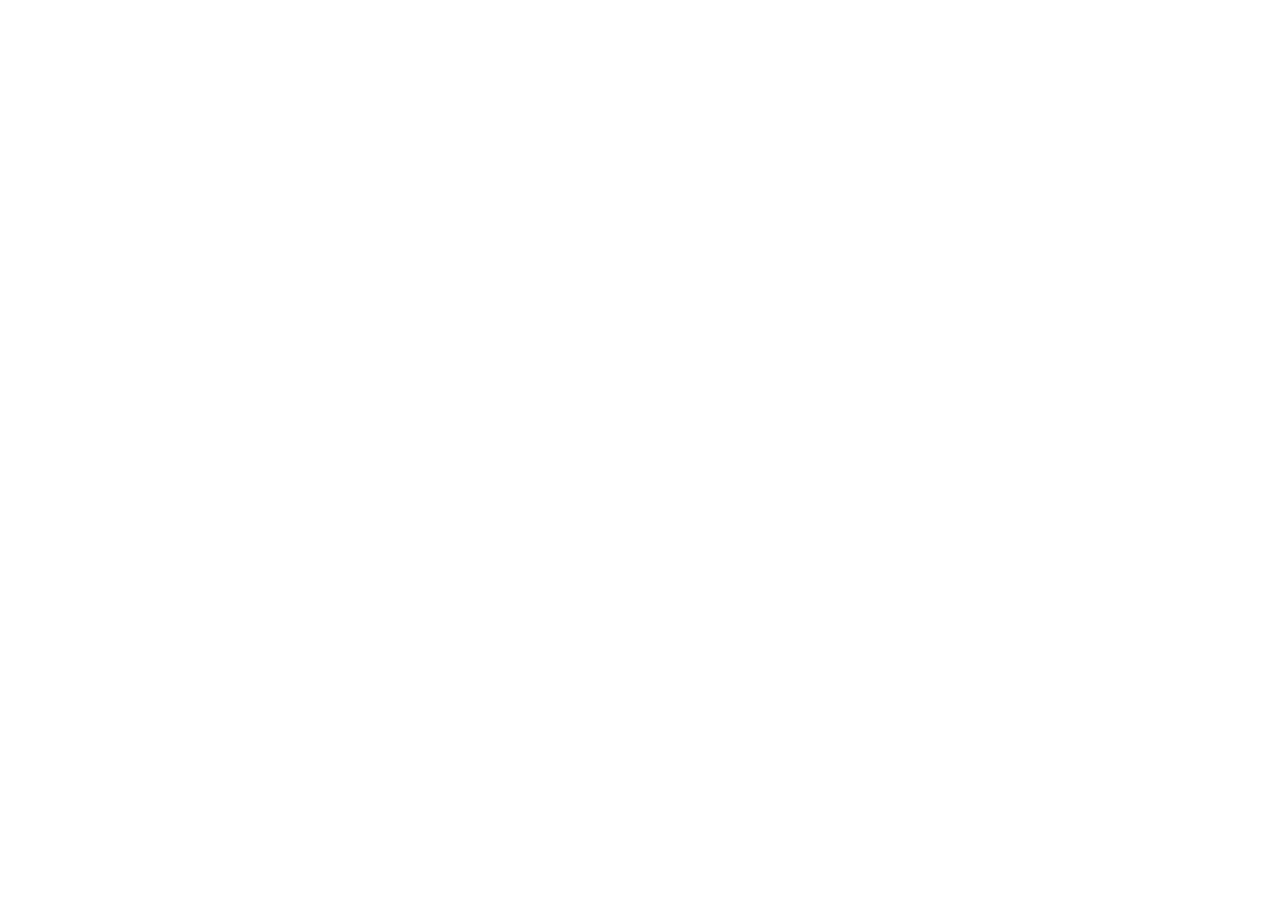
==== index.html @ d3e40487 "Init : création du dépôt, arborescence des fichiers et structure html de base" ====
<!DOCTYPE html>
<html lang="fr">
<head>
<meta charset="UTF-8">
<meta name="viewport" content="width=device-width, initial-scale=1.0">
<title>AfriConnectSummit — Accueil</title>
<link rel="stylesheet" href="css/style.css">
</head>
<body>
<!-- Le contenu de la page sera ajoute ici -->
<script
src="https://cdn.jsdelivr.net/npm/bootstrap@5.3.0/dist/js/bootstrap.bundle.min.js"
></script>
<!-- Votre script JavaScript -->
<script src="js/main.js"></script>
</body>
</html>
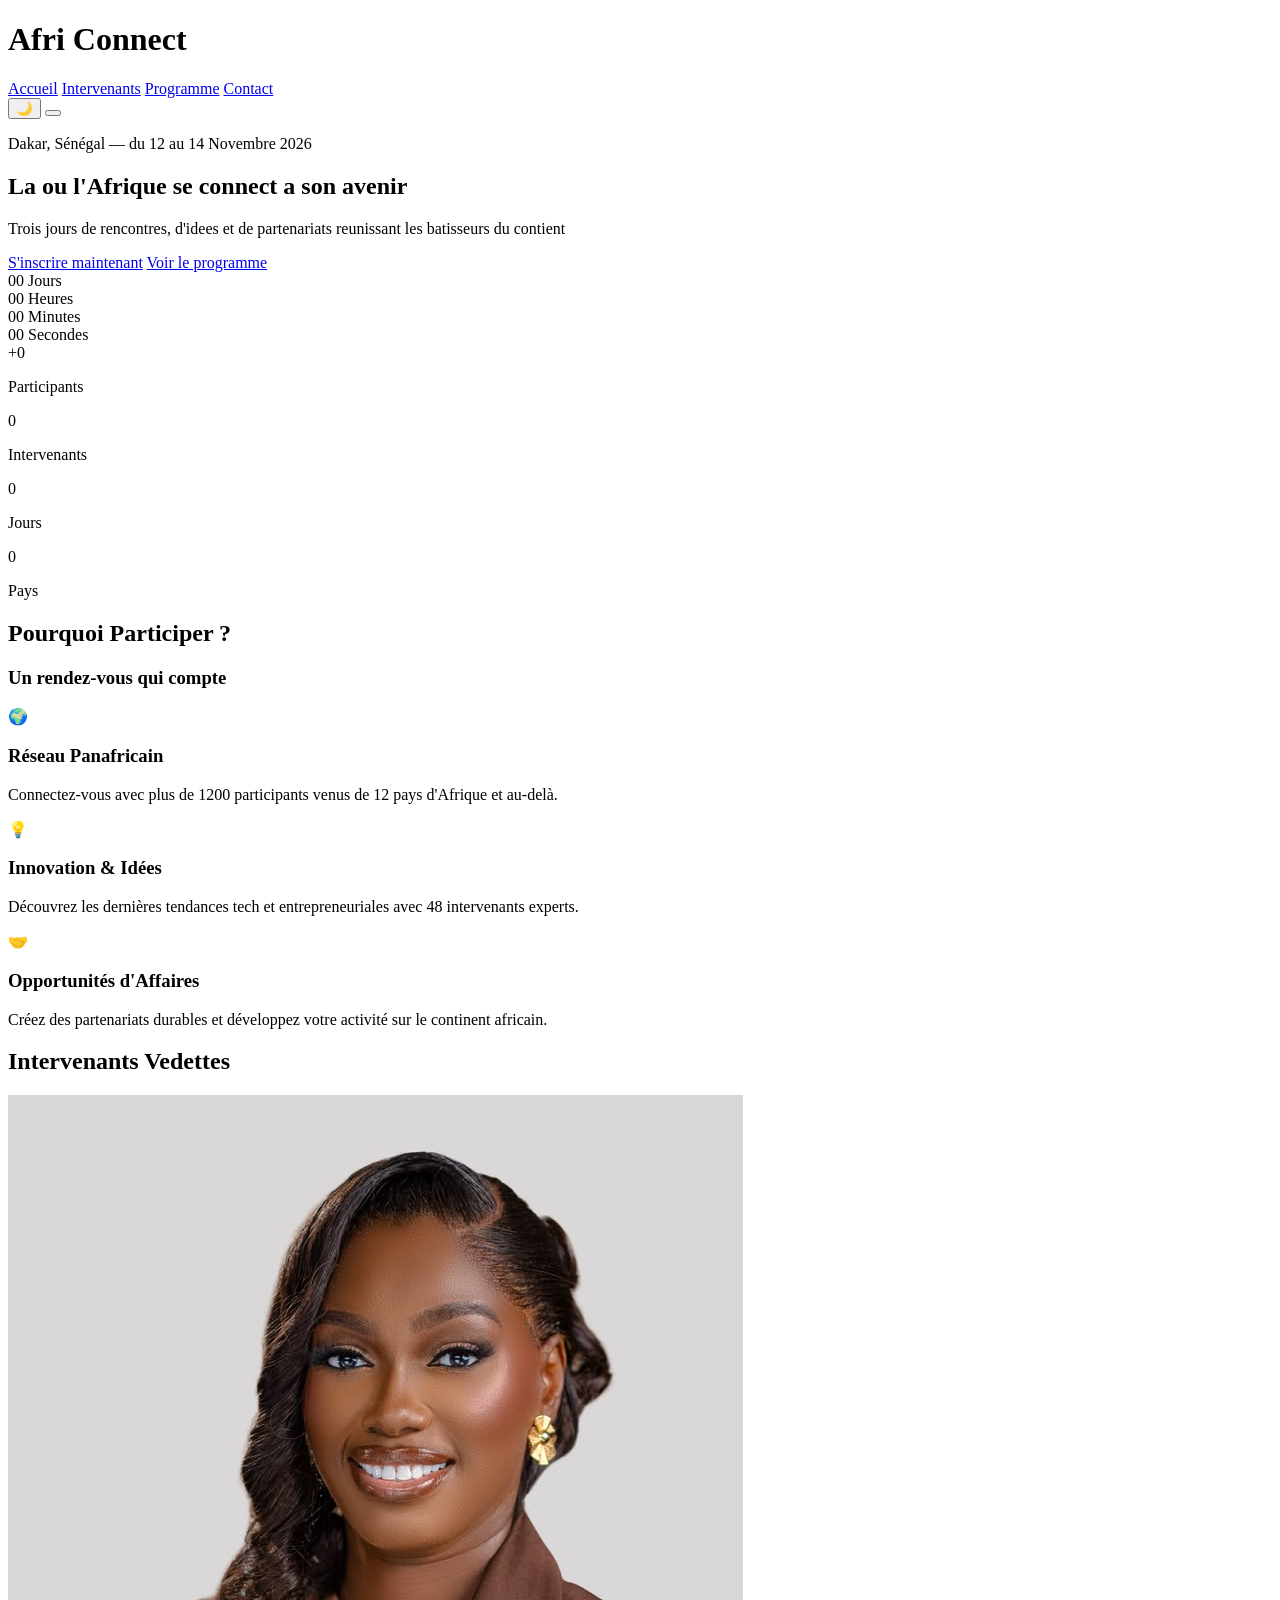
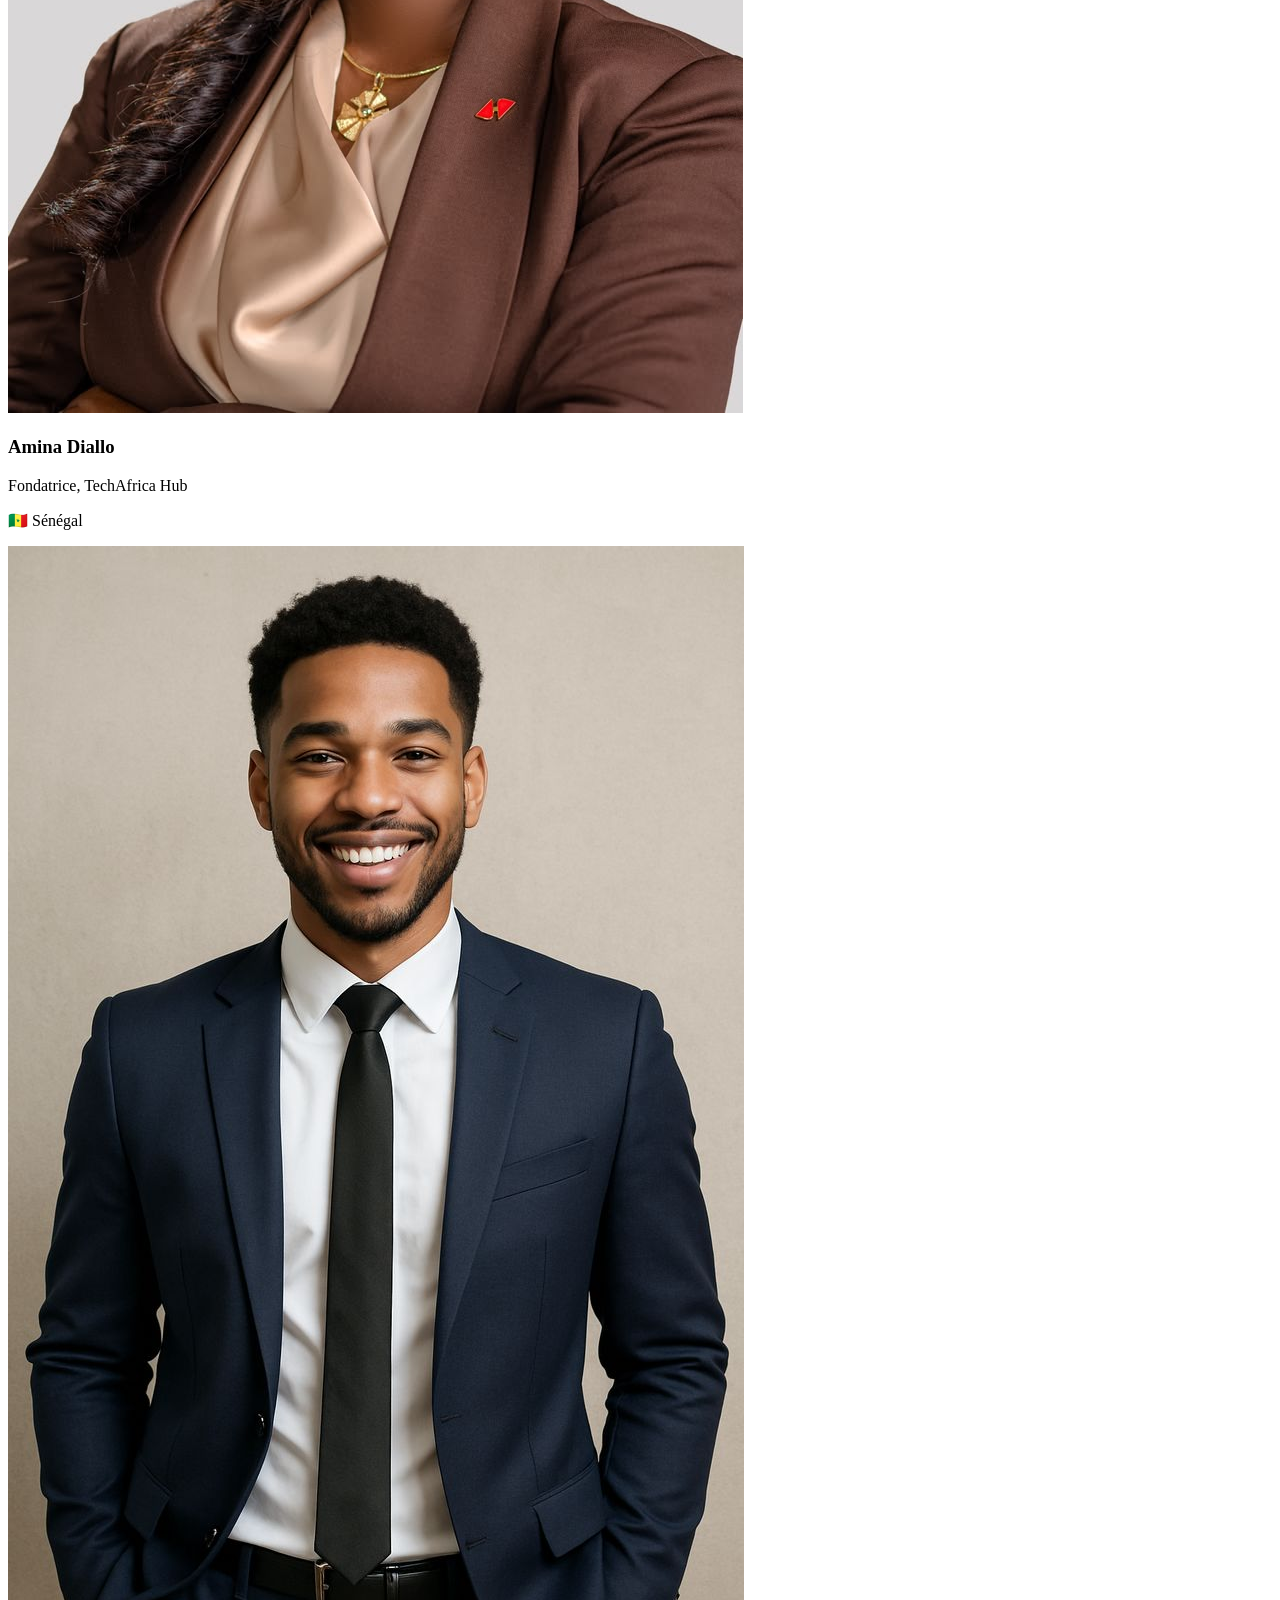
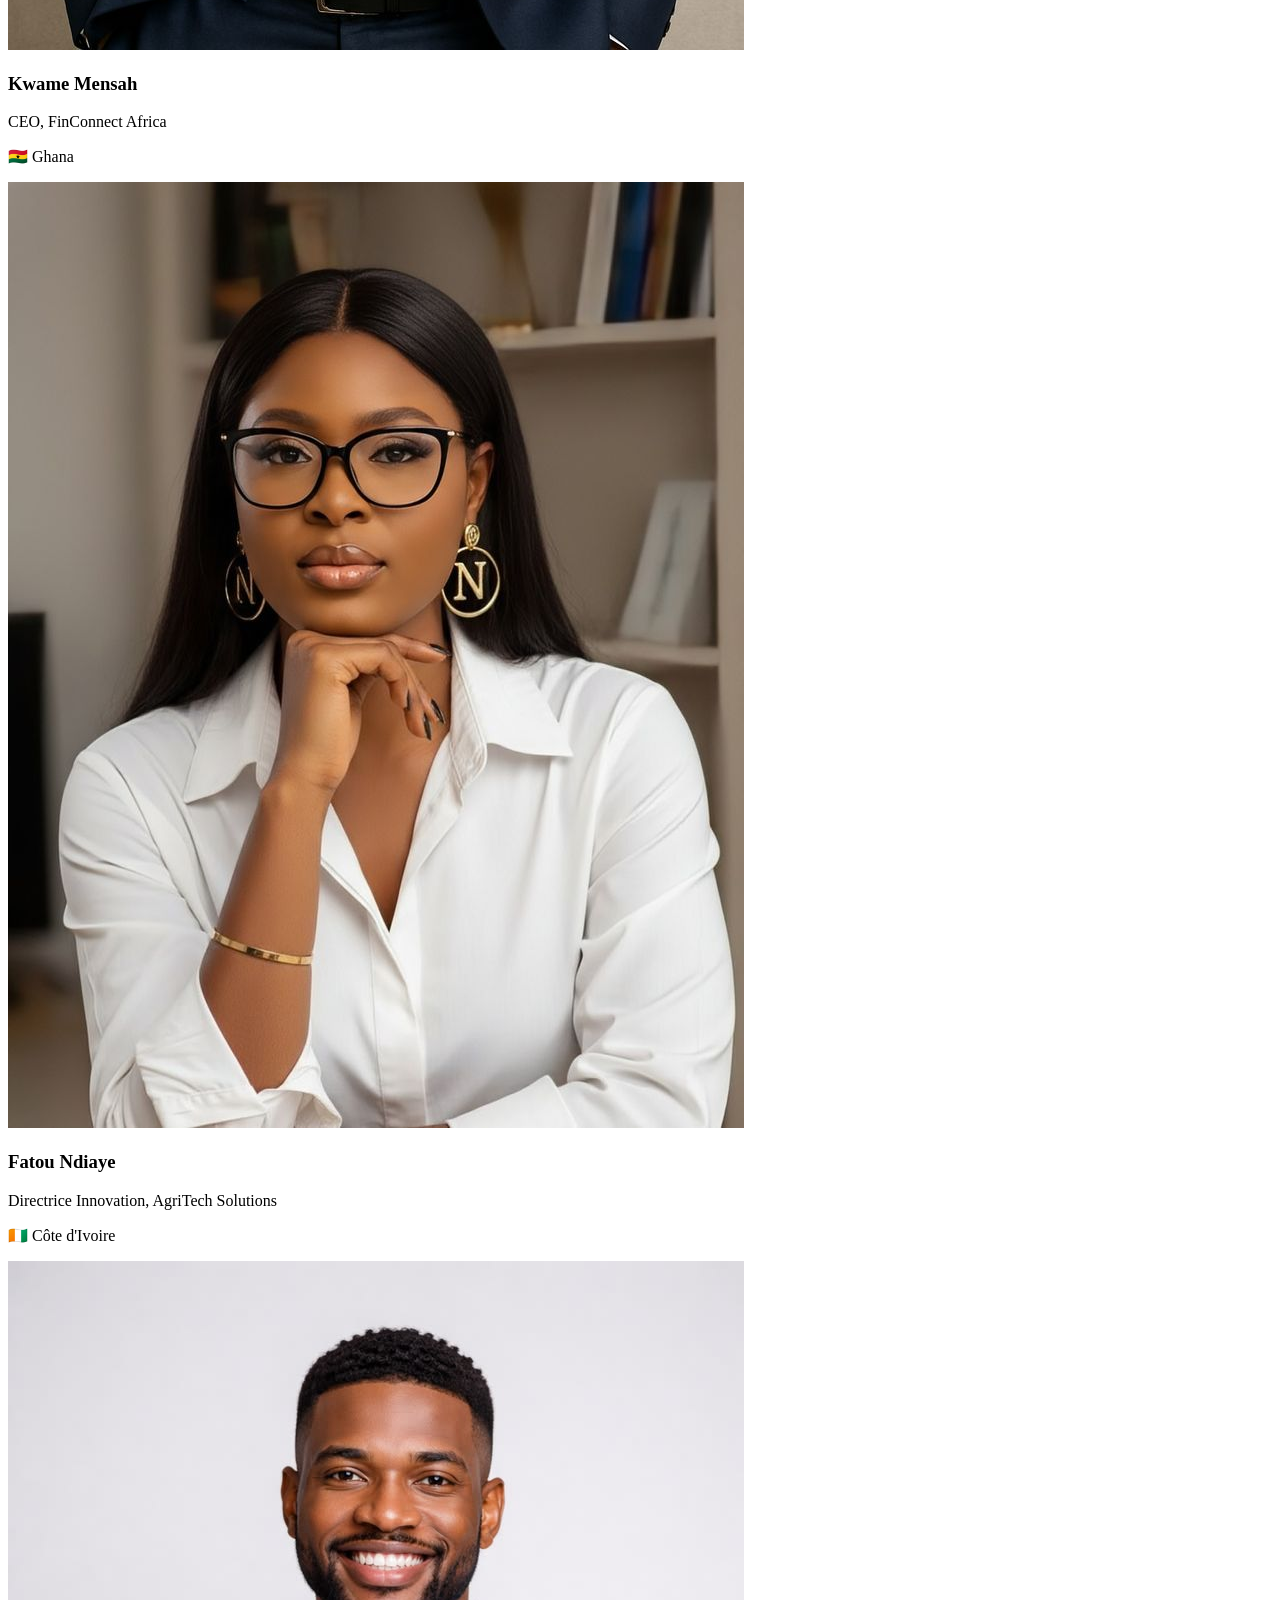
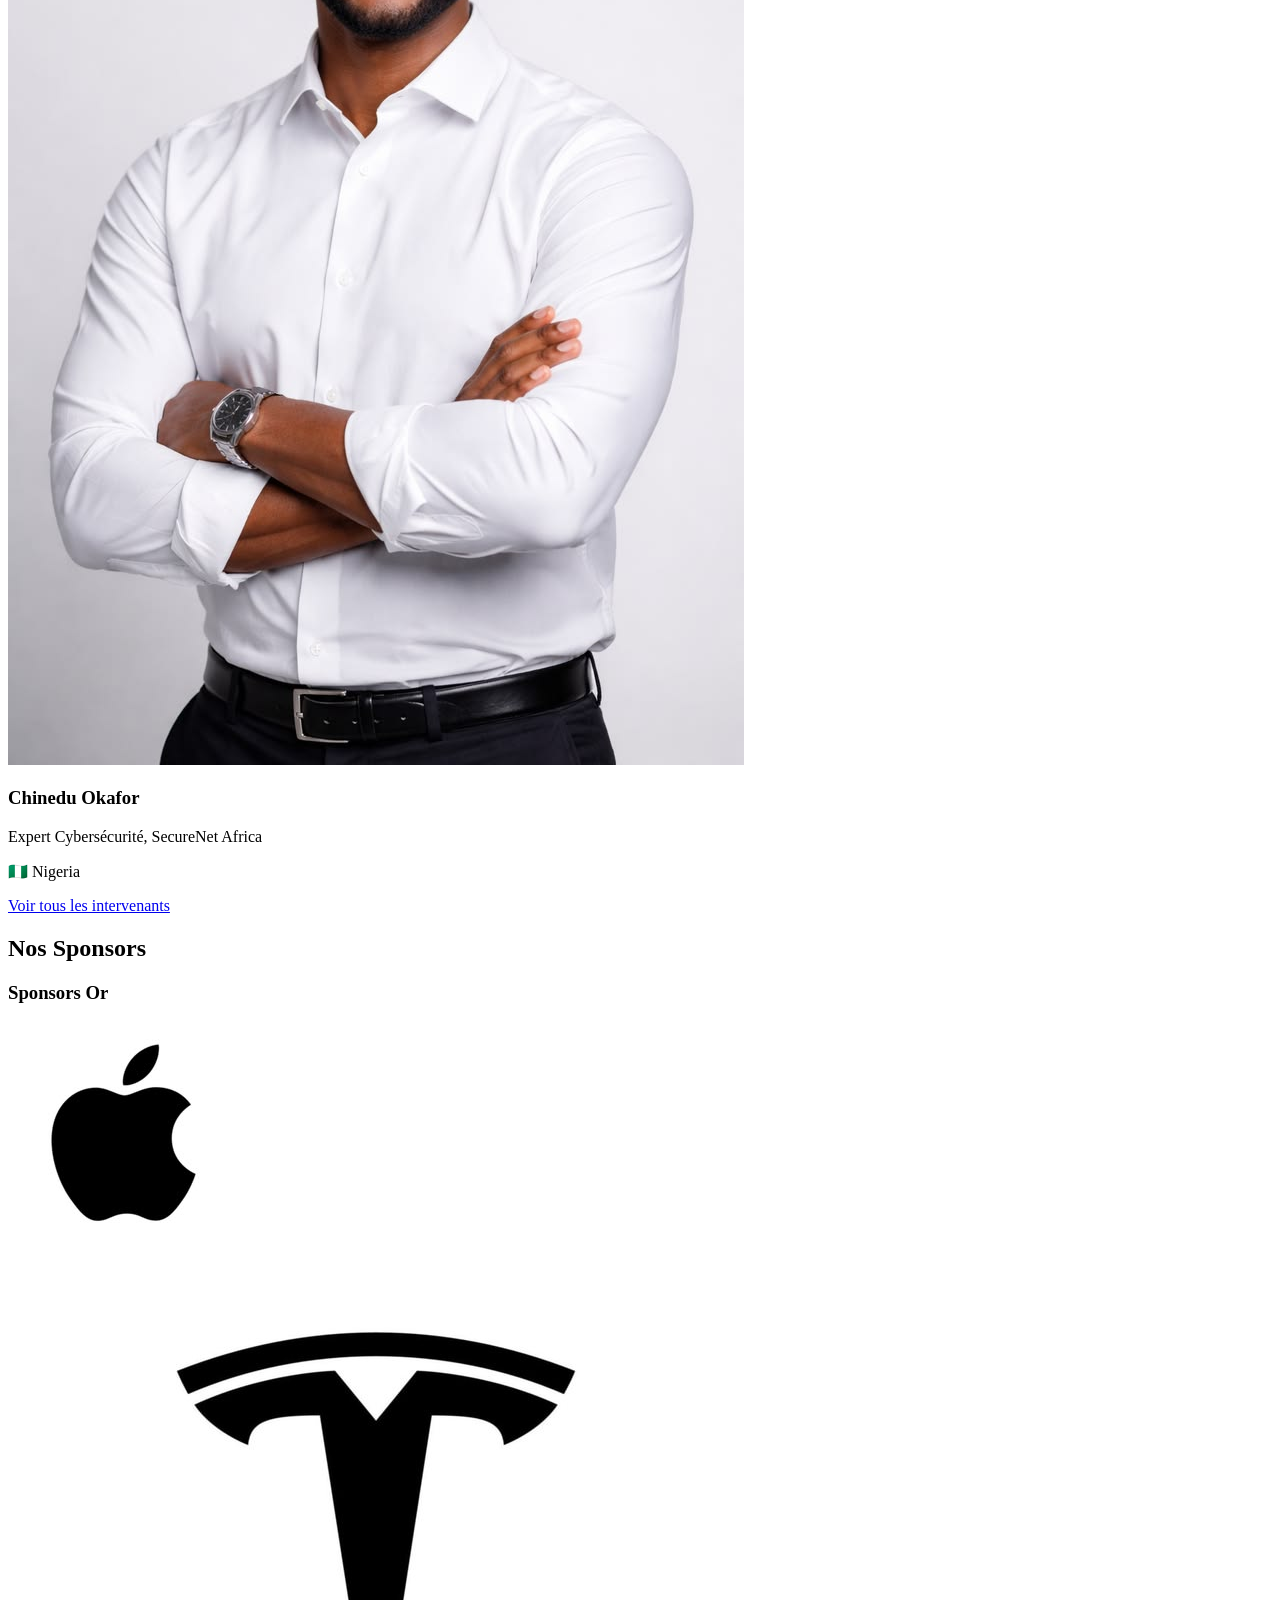
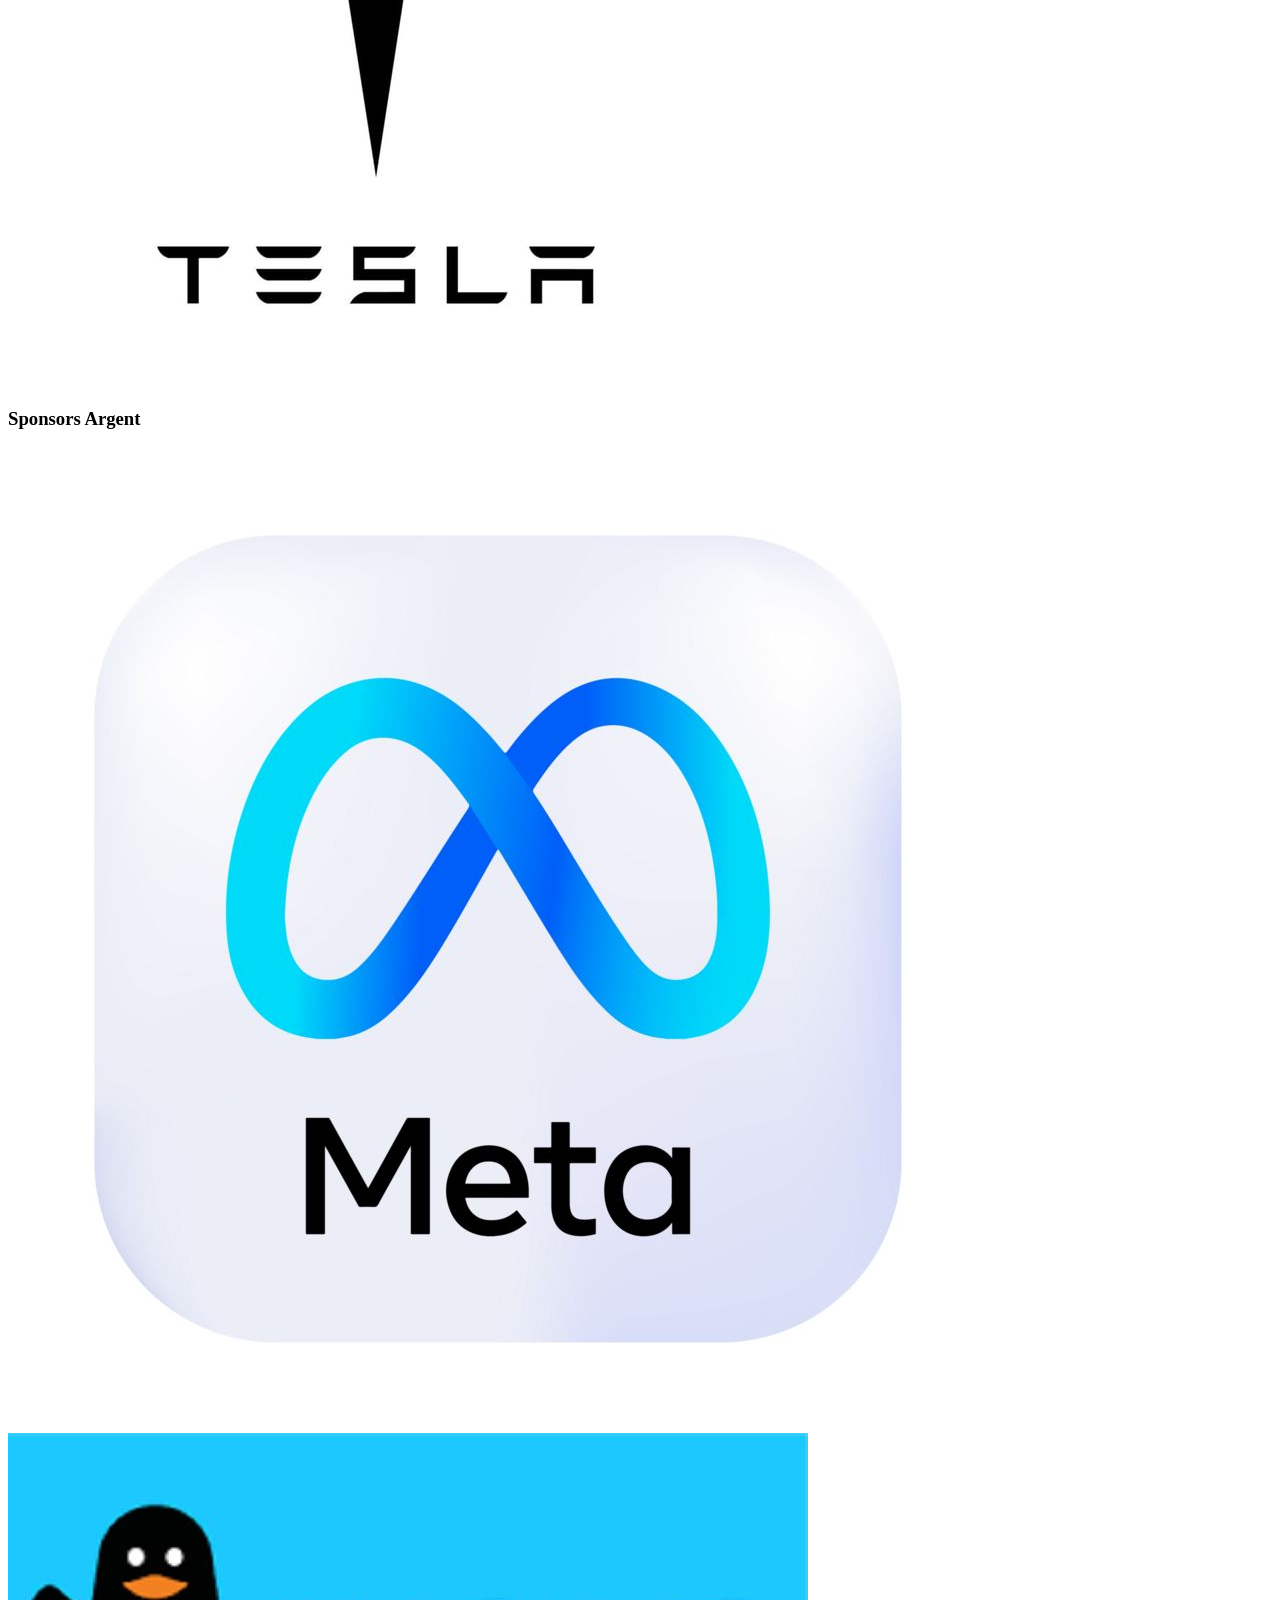
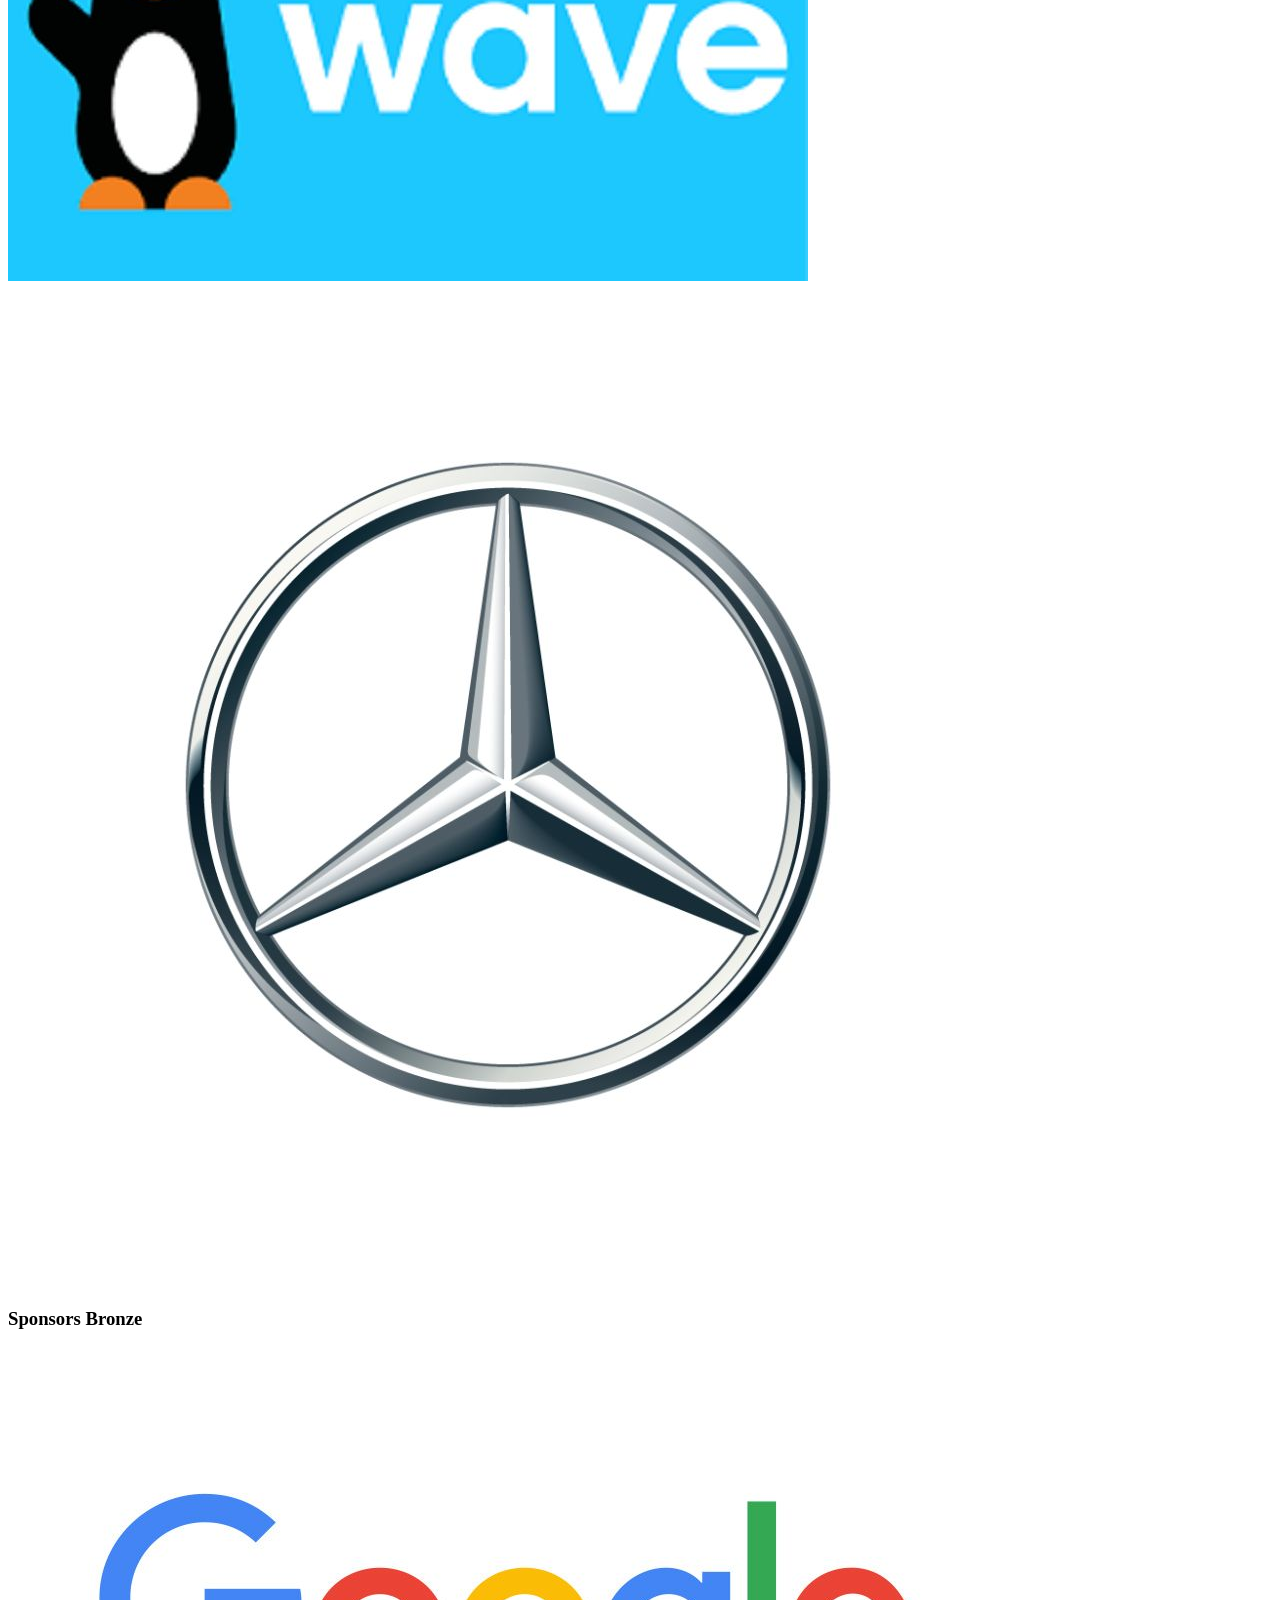
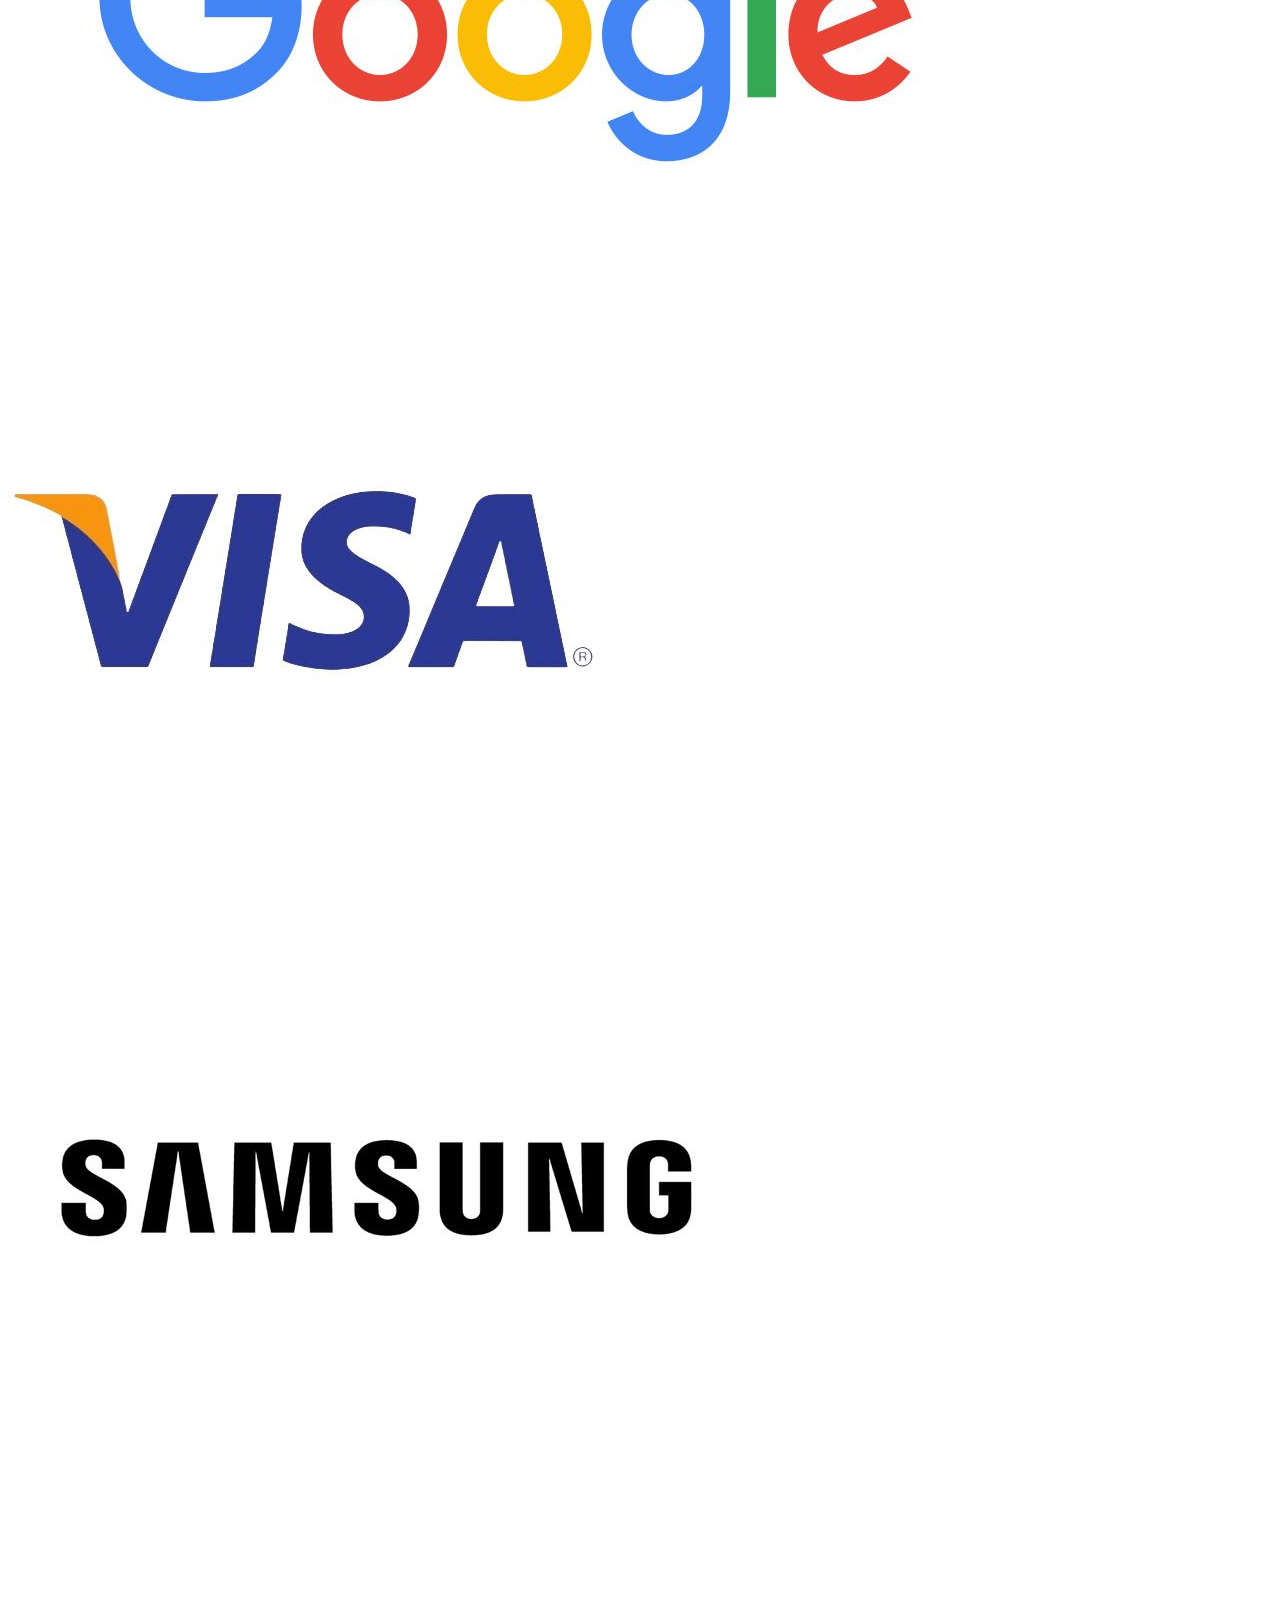
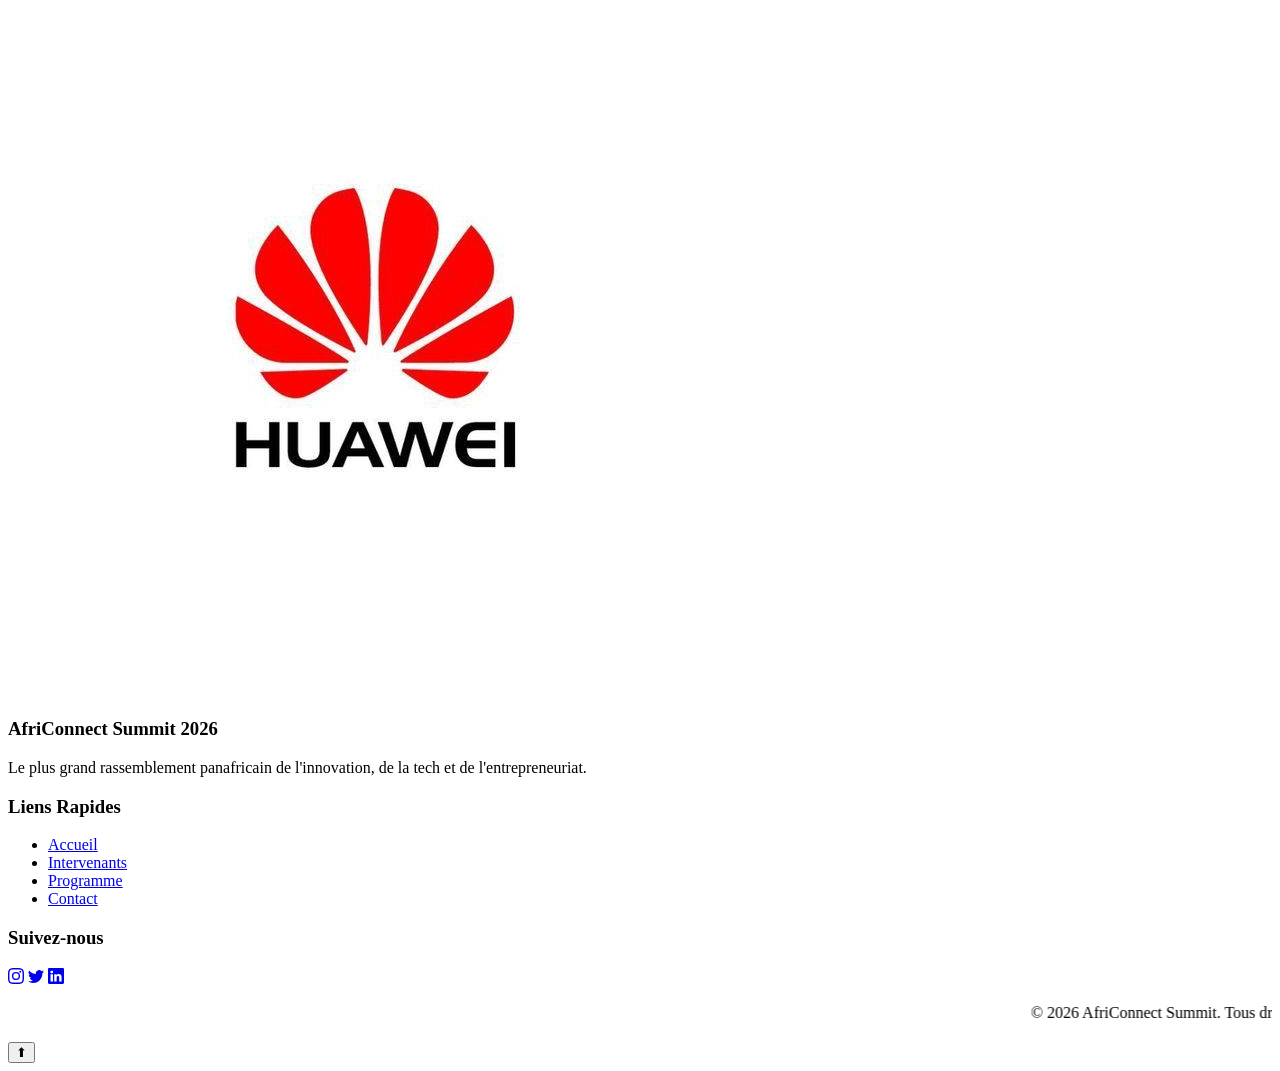
==== commit 17000c28: "HTML : structure complète des 5 pages avec sections et contenu texte" ====
--- a/index.html
+++ b/index.html
@@ -8,6 +8,302 @@
 </head>
 <body>
 <!-- Le contenu de la page sera ajoute ici -->
+
+ <!-- NAVBAR -->
+
+ <header class="navbar" id="navbar">
+  <div class="navbar-container">
+
+    <!-- Logo -->
+     <!-- <img src="images/lg1.jpg.jpeg " width="70" height="70" alt=""> -->
+    <h1>Afri Connect</h1>
+
+    <!-- Liens de navigation (desktop) -->
+    <nav class="navbar-links" id="navbar-links">
+      <a href="index.html" class="nav-link active">Accueil</a>
+      <a href="intervenants.html" class="nav-link">Intervenants</a>
+      <a href="programme.html" class="nav-link">Programme</a>
+      <a href="contact.html" class="nav-link">Contact</a>
+    </nav>
+
+    <!-- Actions à droite : toggle theme + burger -->
+    <div class="navbar-actions">
+      <button class="theme-toggle" id="theme-toggle" aria-label="Changer de thème">
+        🌙
+      </button>
+
+      <button class="burger" id="burger" aria-label="Ouvrir le menu">
+        <span></span>
+        <span></span>
+        <span></span>
+      </button>
+    </div>
+
+  </div>
+</header>
+
+<!-- SECTION HERO -->
+
+<section class="hero" id="hero">
+  <div class="hero-content">
+    <p> Dakar, Sénégal — du 12 au 14 Novembre 2026 </p>
+    <h1 class="hero-title">La ou l'Afrique se connect a son avenir</h1>
+
+    <p class="hero-subtitle">
+        Trois jours de rencontres, d'idees et de partenariats reunissant les batisseurs du contient
+     
+    </p>
+
+    <div class="hero-buttons">
+      <a href="contact.html" class="cta-button">S'inscrire maintenant</a>
+      <a href="programme.html" class="cta-button">Voir le programme</a>
+    </div>
+
+    <div class="countdown" id="countdown">
+      <div class="countdown-item">
+        <span class="countdown-number" id="days">00</span>
+        <span class="countdown-label">Jours</span>
+      </div>
+      <div class="countdown-item">
+        <span class="countdown-number" id="hours">00</span>
+        <span class="countdown-label">Heures</span>
+      </div>
+      <div class="countdown-item">
+        <span class="countdown-number" id="minutes">00</span>
+        <span class="countdown-label">Minutes</span>
+      </div>
+      <div class="countdown-item">
+        <span class="countdown-number" id="seconds">00</span>
+        <span class="countdown-label">Secondes</span>
+      </div>
+    </div>
+
+  </div>
+</section>
+
+<!-- CHIFFRES CLES -->
+
+<section class="stats" id="stats">
+  <div class="stats-container">
+
+    <div class="stat-item">
+      <span class="stat-number" data-target="1200">+0</span>
+      
+      <p class="stat-label">Participants</p>
+    </div>
+
+    <div class="stat-item">
+      <span class="stat-number" data-target="48">0</span>
+      <p class="stat-label">Intervenants</p>
+    </div>
+
+    <div class="stat-item">
+      <span class="stat-number" data-target="3">0</span>
+      <p class="stat-label">Jours</p>
+    </div>
+
+    <div class="stat-item">
+      <span class="stat-number" data-target="12">0</span>
+      <p class="stat-label">Pays</p>
+    </div>
+
+  </div>
+</section>
+
+<!-- POURQUOI PARTICIPER -->
+
+<section class="pourquoi-participer" id="pourquoi-participer">
+  <div class="entete-section">
+    <h2>Pourquoi Participer ?</h2>
+    <h3>Un rendez-vous qui compte</h3>
+  </div>
+
+  <div class="conteneur-arguments">
+
+    <div class="argument">
+      <div class="argument-icone">🌍</div>
+      <h3 class="argument-titre">Réseau Panafricain</h3>
+      <p class="argument-description">
+        Connectez-vous avec plus de 1200 participants venus de 12 pays d'Afrique et au-delà.
+      </p>
+    </div>
+
+    <div class="argument">
+      <div class="argument-icone">💡</div>
+      <h3 class="argument-titre">Innovation & Idées</h3>
+      <p class="argument-description">
+        Découvrez les dernières tendances tech et entrepreneuriales avec 48 intervenants experts.
+      </p>
+    </div>
+
+    <div class="argument">
+      <div class="argument-icone">🤝</div>
+      <h3 class="argument-titre">Opportunités d'Affaires</h3>
+      <p class="argument-description">
+        Créez des partenariats durables et développez votre activité sur le continent africain.
+      </p>
+    </div>
+
+  </div>
+</section>
+
+<!-- INTERVENANTS EN VEDETTE -->
+
+<section class="intervenants-vedettes" id="intervenants-vedettes">
+  <div class="entete-section">
+    <h2>Intervenants Vedettes</h2>
+  </div>
+
+  <div class="grille-intervenants">
+
+    <div class="carte-intervenant">
+      <img src="images/1.jpg" alt="Amina Diallo" class="photo-intervenant">
+      <h3 class="nom-intervenant">Amina Diallo</h3>
+      <p class="titre-intervenant">Fondatrice, TechAfrica Hub</p>
+      <p class="pays-intervenant">🇸🇳 Sénégal</p>
+    </div>
+
+    <div class="carte-intervenant">
+      <img src="images/5.jpg" alt="Kwame Mensah" class="photo-intervenant">
+      <h3 class="nom-intervenant">Kwame Mensah</h3>
+      <p class="titre-intervenant">CEO, FinConnect Africa</p>
+      <p class="pays-intervenant">🇬🇭 Ghana</p>
+    </div>
+
+    <div class="carte-intervenant">
+      <img src="images/2.jpg" alt="Fatou Ndiaye" class="photo-intervenant">
+      <h3 class="nom-intervenant">Fatou Ndiaye</h3>
+      <p class="titre-intervenant">Directrice Innovation, AgriTech Solutions</p>
+      <p class="pays-intervenant">🇨🇮 Côte d'Ivoire</p>
+    </div>
+
+    <div class="carte-intervenant">
+      <img src="images/4.jpg" alt="Chinedu Okafor" class="photo-intervenant">
+      <h3 class="nom-intervenant">Chinedu Okafor</h3>
+      <p class="titre-intervenant">Expert Cybersécurité, SecureNet Africa</p>
+      <p class="pays-intervenant">🇳🇬 Nigeria</p>
+    </div>
+
+  </div>
+
+  <div class="bouton-voir-tous">
+    <a href="intervenants.html" class="cta-button">Voir tous les intervenants</a>
+  </div>
+
+</section>
+
+<!-- sponsors -->
+
+<section class="sponsors" id="sponsors">
+  <div class="entete-section">
+    <h2>Nos Sponsors</h2>
+  </div>
+
+  <!-- Niveau Or -->
+  <div class="niveau-sponsors niveau-or">
+    <h3 class="titre-niveau">Sponsors Or</h3>
+    <div class="conteneur-logos">
+      <div class="logo-sponsor logo-or">
+        <img src="images/6.jpg" alt="Sponsor Or 1">
+      </div>
+      <div class="logo-sponsor logo-or">
+        <img src="images/9.jpg" alt="Sponsor Or 2">
+      </div>
+    </div>
+  </div>
+
+  <!-- Niveau Argent -->
+  <div class="niveau-sponsors niveau-argent">
+    <h3 class="titre-niveau">Sponsors Argent</h3>
+    <div class="conteneur-logos">
+      <div class="logo-sponsor logo-argent">
+        <img src="images/14.jpg" alt="Sponsor Argent 1">
+      </div>
+      <div class="logo-sponsor logo-argent">
+        <img src="images/8.jpg" alt="Sponsor Argent 2">
+      </div>
+      <div class="logo-sponsor logo-argent">
+        <img src="images/15.jpg" alt="Sponsor Argent 3">
+      </div>
+    </div>
+  </div>
+
+  <!-- Niveau Bronze -->
+  <div class="niveau-sponsors niveau-bronze">
+    <h3 class="titre-niveau">Sponsors Bronze</h3>
+    <div class="conteneur-logos">
+      <div class="logo-sponsor logo-bronze">
+        <img src="images/10.jpg" alt="Sponsor Bronze 1">
+      </div>
+      <div class="logo-sponsor logo-bronze">
+        <img src="images/11.jpg" alt="Sponsor Bronze 2">
+      </div>
+      <div class="logo-sponsor logo-bronze">
+        <img src="images/12.jpg" alt="Sponsor Bronze 3">
+      </div>
+      <div class="logo-sponsor logo-bronze">
+        <img src="images/13.jpg" alt="Sponsor Bronze 4">
+      </div>
+    </div>
+  </div>
+
+</section>
+
+<!-- footer -->
+
+<footer class="pied-de-page" id="pied-de-page">
+  <div class="conteneur-footer">
+
+    <!-- Colonne 1 : À propos -->
+    <div class="colonne-footer">
+      <h3 class="titre-footer">AfriConnect Summit 2026</h3>
+      <p class="texte-footer">
+        Le plus grand rassemblement panafricain de l'innovation, de la tech et de l'entrepreneuriat.
+      </p>
+    </div>
+
+    <!-- Colonne 2 : Liens rapides -->
+    <div class="colonne-footer">
+      <h3 class="titre-footer">Liens Rapides</h3>
+      <ul class="liens-footer">
+        <li><a href="index.html">Accueil</a></li>
+        <li><a href="intervenants.html">Intervenants</a></li>
+        <li><a href="programme.html">Programme</a></li>
+        <li><a href="contact.html">Contact</a></li>
+      </ul>
+    </div>
+
+    <!-- Colonne 3 : Réseaux sociaux -->
+    <div class="colonne-footer">
+      <h3 class="titre-footer">Suivez-nous</h3>
+      <div class="reseaux-sociaux">
+        <a href="#"><svg xmlns="http://www.w3.org/2000/svg" width="16" height="16" fill="currentColor" class="bi bi-instagram" viewBox="0 0 16 16">
+  <path d="M8 0C5.829 0 5.556.01 4.703.048 3.85.088 3.269.222 2.76.42a3.9 3.9 0 0 0-1.417.923A3.9 3.9 0 0 0 .42 2.76C.222 3.268.087 3.85.048 4.7.01 5.555 0 5.827 0 8.001c0 2.172.01 2.444.048 3.297.04.852.174 1.433.372 1.942.205.526.478.972.923 1.417.444.445.89.719 1.416.923.51.198 1.09.333 1.942.372C5.555 15.99 5.827 16 8 16s2.444-.01 3.298-.048c.851-.04 1.434-.174 1.943-.372a3.9 3.9 0 0 0 1.416-.923c.445-.445.718-.891.923-1.417.197-.509.332-1.09.372-1.942C15.99 10.445 16 10.173 16 8s-.01-2.445-.048-3.299c-.04-.851-.175-1.433-.372-1.941a3.9 3.9 0 0 0-.923-1.417A3.9 3.9 0 0 0 13.24.42c-.51-.198-1.092-.333-1.943-.372C10.443.01 10.172 0 7.998 0zm-.717 1.442h.718c2.136 0 2.389.007 3.232.046.78.035 1.204.166 1.486.275.373.145.64.319.92.599s.453.546.598.92c.11.281.24.705.275 1.485.039.843.047 1.096.047 3.231s-.008 2.389-.047 3.232c-.035.78-.166 1.203-.275 1.485a2.5 2.5 0 0 1-.599.919c-.28.28-.546.453-.92.598-.28.11-.704.24-1.485.276-.843.038-1.096.047-3.232.047s-2.39-.009-3.233-.047c-.78-.036-1.203-.166-1.485-.276a2.5 2.5 0 0 1-.92-.598 2.5 2.5 0 0 1-.6-.92c-.109-.281-.24-.705-.275-1.485-.038-.843-.046-1.096-.046-3.233s.008-2.388.046-3.231c.036-.78.166-1.204.276-1.486.145-.373.319-.64.599-.92s.546-.453.92-.598c.282-.11.705-.24 1.485-.276.738-.034 1.024-.044 2.515-.045zm4.988 1.328a.96.96 0 1 0 0 1.92.96.96 0 0 0 0-1.92m-4.27 1.122a4.109 4.109 0 1 0 0 8.217 4.109 4.109 0 0 0 0-8.217m0 1.441a2.667 2.667 0 1 1 0 5.334 2.667 2.667 0 0 1 0-5.334"/>
+</svg></a>
+        <a href="#" ><svg xmlns="http://www.w3.org/2000/svg" width="16" height="16" fill="currentColor" class="bi bi-twitter" viewBox="0 0 16 16">
+  <path d="M5.026 15c6.038 0 9.341-5.003 9.341-9.334q.002-.211-.006-.422A6.7 6.7 0 0 0 16 3.542a6.7 6.7 0 0 1-1.889.518 3.3 3.3 0 0 0 1.447-1.817 6.5 6.5 0 0 1-2.087.793A3.286 3.286 0 0 0 7.875 6.03a9.32 9.32 0 0 1-6.767-3.429 3.29 3.29 0 0 0 1.018 4.382A3.3 3.3 0 0 1 .64 6.575v.045a3.29 3.29 0 0 0 2.632 3.218 3.2 3.2 0 0 1-.865.115 3 3 0 0 1-.614-.057 3.28 3.28 0 0 0 3.067 2.277A6.6 6.6 0 0 1 .78 13.58a6 6 0 0 1-.78-.045A9.34 9.34 0 0 0 5.026 15"/>
+</svg></a>
+        <a href="#" ><svg xmlns="http://www.w3.org/2000/svg" width="16" height="16" fill="currentColor" class="bi bi-linkedin" viewBox="0 0 16 16">
+  <path d="M0 1.146C0 .513.526 0 1.175 0h13.65C15.474 0 16 .513 16 1.146v13.708c0 .633-.526 1.146-1.175 1.146H1.175C.526 16 0 15.487 0 14.854zm4.943 12.248V6.169H2.542v7.225zm-1.2-8.212c.837 0 1.358-.554 1.358-1.248-.015-.709-.52-1.248-1.342-1.248S2.4 3.226 2.4 3.934c0 .694.521 1.248 1.327 1.248zm4.908 8.212V9.359c0-.216.016-.432.08-.586.173-.431.568-.878 1.232-.878.869 0 1.216.662 1.216 1.634v3.865h2.401V9.25c0-2.22-1.184-3.252-2.764-3.252-1.274 0-1.845.7-2.165 1.193v.025h-.016l.016-.025V6.169h-2.4c.03.678 0 7.225 0 7.225z"/>
+</svg></a>
+        
+      </div>
+    </div>
+
+  </div>
+
+  <!-- Copyright -->
+  <div class="copyright">
+    <marquee >
+    <p>&copy; <span id="annee-actuelle">2026</span> AfriConnect Summit. Tous droits réservés.</p>
+  </div>
+  </marquee>
+  <!-- Bouton retour en haut -->
+  <button class="bouton-retour-haut" id="bouton-retour-haut" aria-label="Retour en haut">
+    ⬆
+  </button>
+
+</footer>
 <script
 src="https://cdn.jsdelivr.net/npm/bootstrap@5.3.0/dist/js/bootstrap.bundle.min.js"
 ></script>
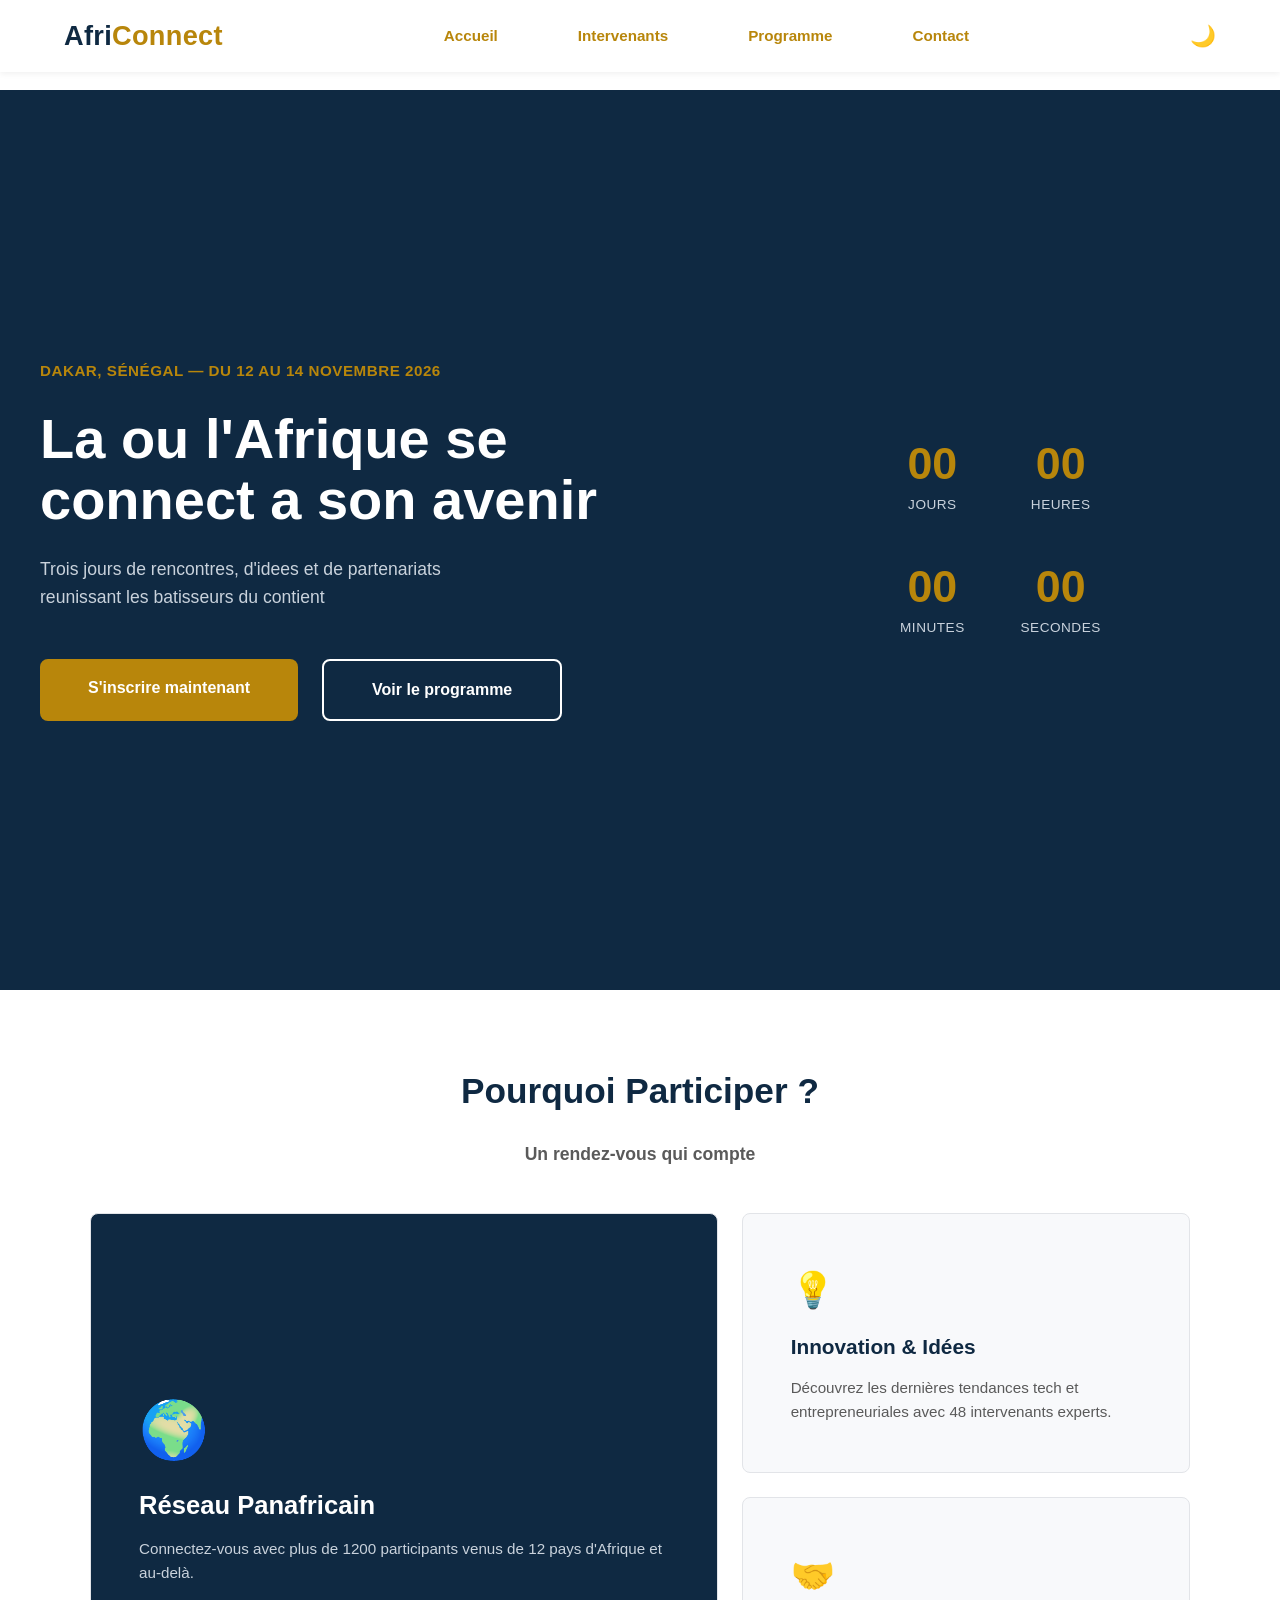
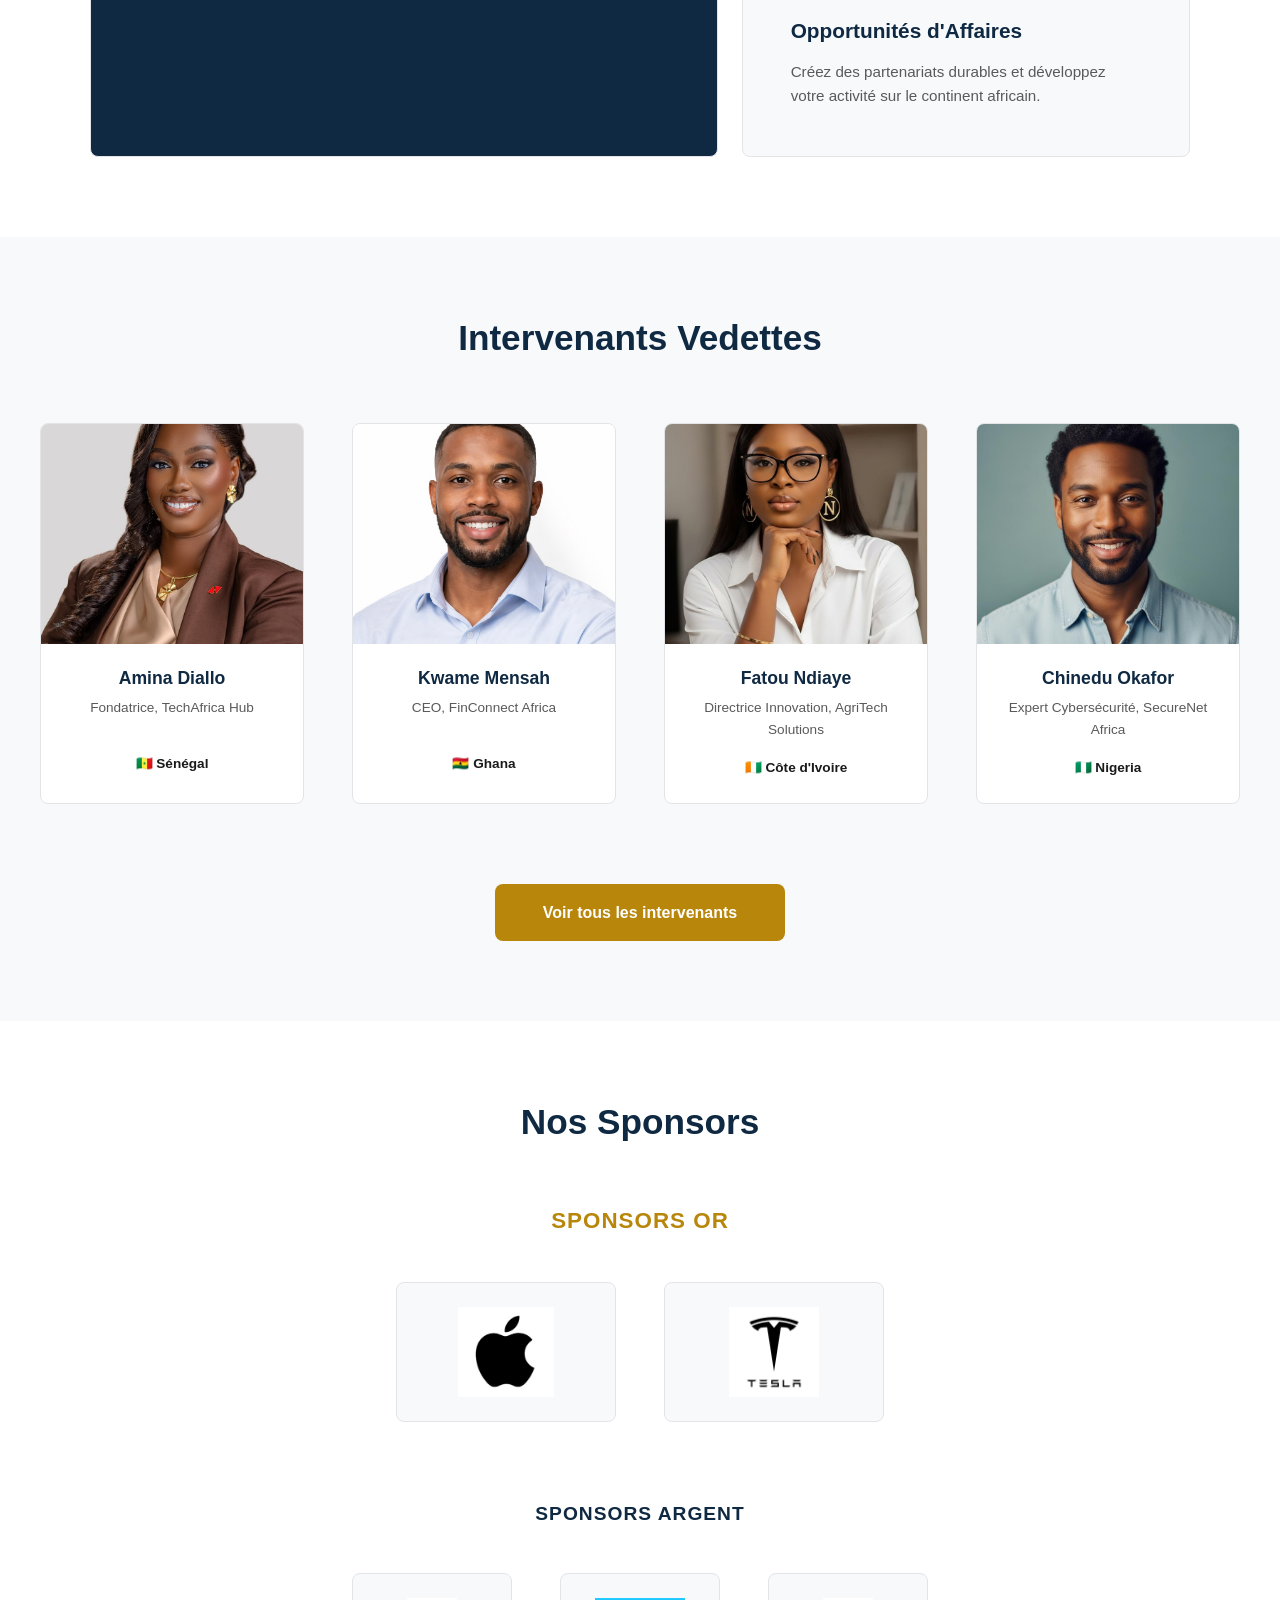
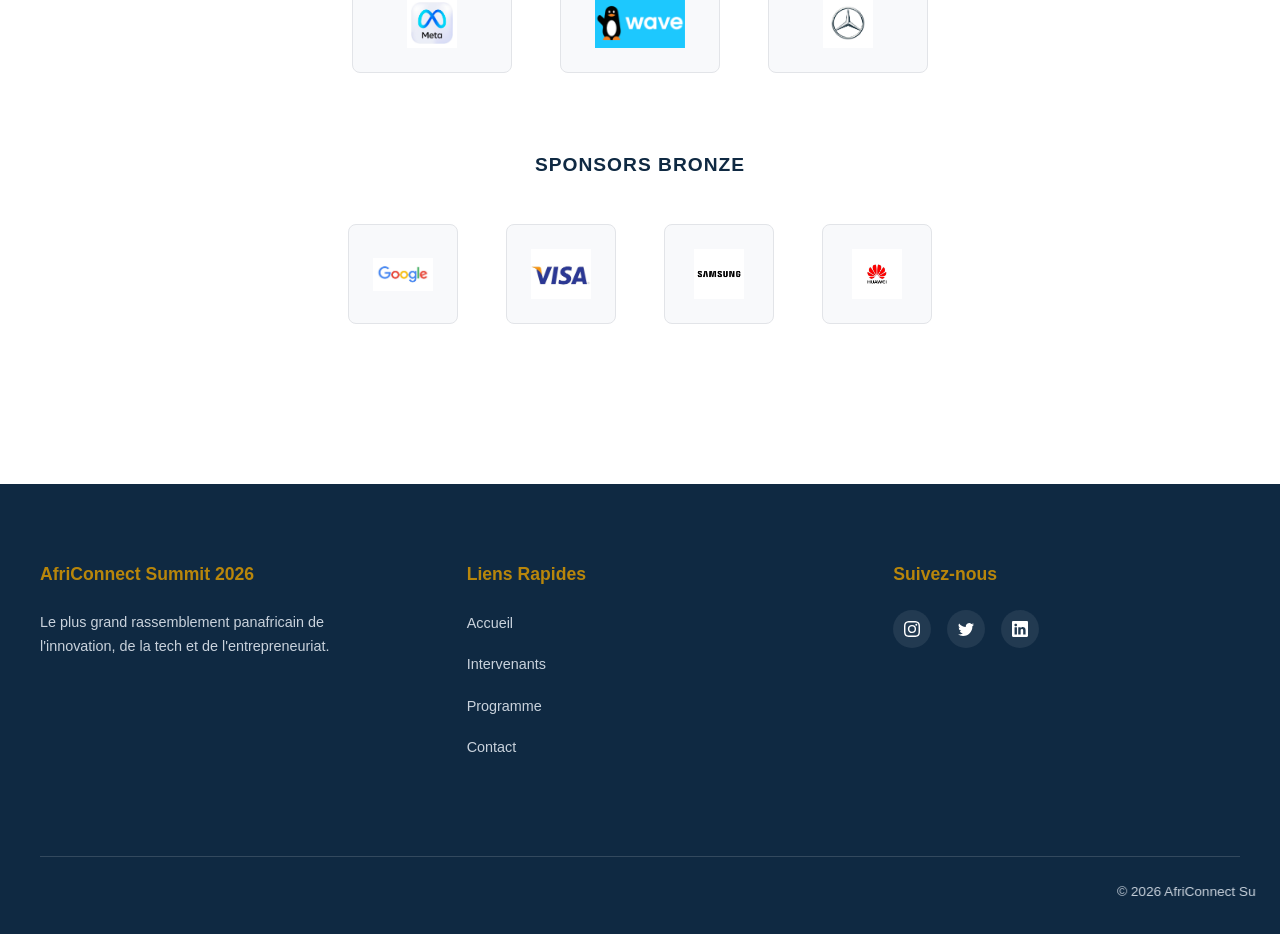
==== commit 654eedc5: "CSS : Variables CSS, Google Fonts et reset de base, - Navbar stylisée, Styles des sections principal" ====
--- a/index.html
+++ b/index.html
@@ -16,7 +16,8 @@
 
     <!-- Logo -->
      <!-- <img src="images/lg1.jpg.jpeg " width="70" height="70" alt=""> -->
-    <h1>Afri Connect</h1>
+    <!-- <h1 class="navbar-logo">Afri Connect</h1> -->
+     <h1 class="navbar-logo"><span class="logo-afri">Afri</span><span class="logo-connect">Connect</span></h1>
 
     <!-- Liens de navigation (desktop) -->
     <nav class="navbar-links" id="navbar-links">
@@ -44,67 +45,47 @@
 
 <!-- SECTION HERO -->
 
+
+<!-- SECTION HERO -->
+
 <section class="hero" id="hero">
-  <div class="hero-content">
-    <p> Dakar, Sénégal — du 12 au 14 Novembre 2026 </p>
-    <h1 class="hero-title">La ou l'Afrique se connect a son avenir</h1>
-
-    <p class="hero-subtitle">
+  <div class="hero-grid">
+
+    <!-- Colonne gauche : texte -->
+    <div class="hero-texte">
+      <p class="hero-date">Dakar, Sénégal — du 12 au 14 Novembre 2026</p>
+      <h1 class="hero-title">La ou l'Afrique se connect a son avenir</h1>
+
+      <p class="hero-subtitle">
         Trois jours de rencontres, d'idees et de partenariats reunissant les batisseurs du contient
-     
-    </p>
-
-    <div class="hero-buttons">
-      <a href="contact.html" class="cta-button">S'inscrire maintenant</a>
-      <a href="programme.html" class="cta-button">Voir le programme</a>
-    </div>
-
-    <div class="countdown" id="countdown">
-      <div class="countdown-item">
-        <span class="countdown-number" id="days">00</span>
-        <span class="countdown-label">Jours</span>
-      </div>
-      <div class="countdown-item">
-        <span class="countdown-number" id="hours">00</span>
-        <span class="countdown-label">Heures</span>
-      </div>
-      <div class="countdown-item">
-        <span class="countdown-number" id="minutes">00</span>
-        <span class="countdown-label">Minutes</span>
-      </div>
-      <div class="countdown-item">
-        <span class="countdown-number" id="seconds">00</span>
-        <span class="countdown-label">Secondes</span>
-      </div>
-    </div>
-
-  </div>
-</section>
-
-<!-- CHIFFRES CLES -->
-
-<section class="stats" id="stats">
-  <div class="stats-container">
-
-    <div class="stat-item">
-      <span class="stat-number" data-target="1200">+0</span>
-      
-      <p class="stat-label">Participants</p>
-    </div>
-
-    <div class="stat-item">
-      <span class="stat-number" data-target="48">0</span>
-      <p class="stat-label">Intervenants</p>
-    </div>
-
-    <div class="stat-item">
-      <span class="stat-number" data-target="3">0</span>
-      <p class="stat-label">Jours</p>
-    </div>
-
-    <div class="stat-item">
-      <span class="stat-number" data-target="12">0</span>
-      <p class="stat-label">Pays</p>
+      </p>
+
+      <div class="hero-buttons">
+        <a href="contact.html" class="cta-button">S'inscrire maintenant</a>
+        <a href="programme.html" class="cta-button cta-button-outline">Voir le programme</a>
+      </div>
+    </div>
+
+    <!-- Colonne droite : countdown -->
+    <div class="hero-visuel">
+      <div class="countdown" id="countdown">
+        <div class="countdown-item">
+          <span class="countdown-number" id="days">00</span>
+          <span class="countdown-label">Jours</span>
+        </div>
+        <div class="countdown-item">
+          <span class="countdown-number" id="hours">00</span>
+          <span class="countdown-label">Heures</span>
+        </div>
+        <div class="countdown-item">
+          <span class="countdown-number" id="minutes">00</span>
+          <span class="countdown-label">Minutes</span>
+        </div>
+        <div class="countdown-item">
+          <span class="countdown-number" id="seconds">00</span>
+          <span class="countdown-label">Secondes</span>
+        </div>
+      </div>
     </div>
 
   </div>
@@ -164,7 +145,7 @@
     </div>
 
     <div class="carte-intervenant">
-      <img src="images/5.jpg" alt="Kwame Mensah" class="photo-intervenant">
+      <img src="images/26.jpg" alt="Kwame Mensah" class="photo-intervenant">
       <h3 class="nom-intervenant">Kwame Mensah</h3>
       <p class="titre-intervenant">CEO, FinConnect Africa</p>
       <p class="pays-intervenant">🇬🇭 Ghana</p>
@@ -178,7 +159,7 @@
     </div>
 
     <div class="carte-intervenant">
-      <img src="images/4.jpg" alt="Chinedu Okafor" class="photo-intervenant">
+      <img src="images/27.jpg" alt="Chinedu Okafor" class="photo-intervenant">
       <h3 class="nom-intervenant">Chinedu Okafor</h3>
       <p class="titre-intervenant">Expert Cybersécurité, SecureNet Africa</p>
       <p class="pays-intervenant">🇳🇬 Nigeria</p>
--- a/css/style.css
+++ b/css/style.css
@@ -0,0 +1,1391 @@
+/* ===== VARIABLES CSS ===== */
+:root {
+  --couleur-primaire: #0f2942;
+  --couleur-secondaire: #b8860b;
+  --couleur-accent: #9a1750;
+  --couleur-texte: #1a1a1a;
+  --couleur-texte-clair: #5a5a5a;
+  --couleur-fond: #ffffff;
+  --couleur-fond-alt: #f8f9fb;
+  --couleur-bordure: #e2e4e8;
+
+  --police-titres: 'Poppins', sans-serif;
+  --police-texte: 'Open Sans', sans-serif;
+
+  --espacement-xs: 8px;
+  --espacement-sm: 16px;
+  --espacement-md: 24px;
+  --espacement-lg: 48px;
+  --espacement-xl: 80px;
+
+  --rayon-bordure: 8px;
+  --transition-defaut: all 0.3s ease;
+  --ombre-defaut: 0 2px 6px rgba(0, 0, 0, 0.06);
+}
+
+@import url('https://fonts.googleapis.com/css2?family=Poppins:wght@400;600;700;800&family=Open+Sans:wght@400;500;600&display=swap');
+
+/* ===== RESET CSS ===== */
+* {
+  margin: 0;
+  padding: 0;
+  box-sizing: border-box;
+}
+
+html {
+  scroll-behavior: smooth;
+}
+
+body {
+  font-family: var(--police-texte);
+  color: var(--couleur-texte);
+  background-color: var(--couleur-fond);
+  line-height: 1.6;
+  overflow-x: hidden;
+  padding-top: 90px;
+}
+
+h1, h2, h3, h4, h5, h6 {
+  font-family: var(--police-titres);
+  color: var(--couleur-texte);
+  line-height: 1.2;
+}
+
+a {
+  text-decoration: none;
+  color: inherit;
+}
+
+ul, ol {
+  list-style: none;
+}
+
+img {
+  max-width: 100%;
+  display: block;
+}
+
+button {
+  font-family: var(--police-texte);
+  cursor: pointer;
+  border: none;
+  background: none;
+}
+
+input, select, textarea {
+  font-family: var(--police-texte);
+}
+
+/* ===== CONTENEUR GLOBAL ===== */
+.conteneur {
+  max-width: 1200px;
+  margin: 0 auto;
+  padding: 0 var(--espacement-md);
+}
+
+.entete-section {
+  text-align: center;
+  margin-bottom: var(--espacement-lg);
+}
+
+.entete-section h2 {
+  font-size: 2.2rem;
+  font-weight: 700;
+  color: var(--couleur-primaire);
+  position: relative;
+  display: inline-block;
+  padding-bottom: var(--espacement-sm);
+}
+
+
+
+/* ===== NAVBAR ===== */
+.navbar {
+  position: fixed;
+  top: 0;
+  left: 0;
+  width: 100%;
+  background-color: var(--couleur-fond);
+  box-shadow: var(--ombre-defaut);
+  z-index: 1000;
+  transition: var(--transition-defaut);
+}
+
+.navbar-container {
+  max-width: 1200px;
+  margin: 0 auto;
+  padding: var(--espacement-sm) var(--espacement-md);
+  display: flex;
+  align-items: center;
+  justify-content: space-between;
+}
+
+.navbar-logo {
+  font-family: var(--police-titres);
+  font-size: 1.7rem;
+  font-weight: 800;
+  letter-spacing: 0.3px;
+  margin: 0;
+  display: flex;
+  align-items: baseline;
+}
+
+.logo-afri {
+  color: var(--couleur-primaire);
+}
+
+.logo-connect {
+  color: var(--couleur-secondaire);
+}
+
+.navbar-links {
+  display: flex;
+  align-items: center;
+  gap: var(--espacement-lg);
+}
+
+.nav-link {
+  font-family: var(--police-texte);
+  font-weight: 600;
+  font-size: 0.95rem;
+  color: var(--couleur-secondaire);
+  padding: var(--espacement-xs) var(--espacement-sm);
+  border-radius: var(--rayon-bordure);
+  transition: var(--transition-defaut);
+}
+
+.nav-link:hover {
+  background-color: var(--couleur-fond-alt);
+  color: var(--couleur-primaire);
+}
+
+.navbar-actions {
+  display: flex;
+  align-items: center;
+  gap: var(--espacement-md);
+}
+
+.theme-toggle {
+  font-size: 1.3rem;
+  background: none;
+  color: var(--couleur-texte);
+  transition: var(--transition-defaut);
+}
+
+.theme-toggle:hover {
+  transform: scale(1.15);
+}
+
+.burger {
+  display: none;
+  flex-direction: column;
+  gap: 5px;
+  padding: var(--espacement-xs);
+}
+
+.burger span {
+  width: 26px;
+  height: 3px;
+  background-color: var(--couleur-texte);
+  border-radius: 2px;
+  transition: var(--transition-defaut);
+}
+
+@media (max-width: 768px) {
+  .navbar-links {
+    position: fixed;
+    top: 70px;
+    left: 0;
+    width: 100%;
+    background-color: var(--couleur-fond);
+    flex-direction: column;
+    gap: var(--espacement-md);
+    padding: var(--espacement-lg) 0;
+    transform: translateY(-150%);
+    opacity: 0;
+    transition: var(--transition-defaut);
+    box-shadow: var(--ombre-defaut);
+  }
+
+  .navbar-links.ouvert {
+    transform: translateY(0);
+    opacity: 1;
+  }
+
+  .burger {
+    display: flex;
+  }
+}
+
+/* ===== ANIMATION D'APPARITION AU CHARGEMENT ===== */
+@keyframes apparition {
+  from {
+    opacity: 0;
+    transform: translateY(30px);
+  }
+  to {
+    opacity: 1;
+    transform: translateY(0);
+  }
+}
+
+/* ===== HERO ASYMÉTRIQUE - PLEIN ÉCRAN ===== */
+.hero {
+  min-height: 100vh;
+  display: flex;
+  align-items: center;
+  background-color: var(--couleur-primaire);
+  color: #ffffff;
+  padding: var(--espacement-xl) var(--espacement-md);
+  box-sizing: border-box;
+}
+
+.hero-grid {
+  max-width: 1200px;
+  margin: 0 auto;
+  width: 100%;
+  display: grid;
+  grid-template-columns: 1.3fr 1fr;
+  gap: var(--espacement-xl);
+  align-items: center;
+}
+
+.hero-texte {
+  text-align: left;
+  animation: apparition 0.9s ease-out forwards;
+}
+
+.hero-visuel {
+  display: flex;
+  justify-content: center;
+  opacity: 0;
+  animation: apparition 0.9s ease-out 0.3s forwards;
+}
+
+.hero-date {
+  font-size: 0.95rem;
+  color: var(--couleur-secondaire);
+  font-weight: 600;
+  letter-spacing: 0.5px;
+  text-transform: uppercase;
+  margin-bottom: var(--espacement-md);
+}
+
+.hero-title {
+  font-size: 3.5rem;
+  font-weight: 800;
+  line-height: 1.1;
+  color: #ffffff;
+  margin-bottom: var(--espacement-md);
+}
+
+.hero-title-accent {
+  color: var(--couleur-secondaire);
+  font-style: italic;
+}
+
+.hero-subtitle {
+  font-size: 1.1rem;
+  color: #c9d2dc;
+  max-width: 480px;
+  margin-bottom: var(--espacement-lg);
+}
+
+.hero-buttons {
+  display: flex;
+  gap: var(--espacement-md);
+  flex-wrap: wrap;
+}
+
+.cta-button {
+  display: inline-block;
+  padding: var(--espacement-sm) var(--espacement-lg);
+  background-color: var(--couleur-secondaire);
+  color: #ffffff;
+  font-weight: 600;
+  border-radius: var(--rayon-bordure);
+  transition: var(--transition-defaut);
+}
+
+.cta-button:hover {
+  background-color: #96700a;
+  transform: translateY(-3px);
+}
+
+.cta-button-outline {
+  background-color: transparent;
+  border: 2px solid #ffffff;
+  color: #ffffff;
+}
+
+.cta-button-outline:hover {
+  background-color: #ffffff;
+  color: var(--couleur-primaire);
+}
+
+/* ===== COUNTDOWN ===== */
+.countdown {
+  display: grid;
+  grid-template-columns: repeat(2, 1fr);
+  gap: var(--espacement-lg);
+  padding: var(--espacement-lg);
+}
+
+.countdown-item {
+  display: flex;
+  flex-direction: column;
+  align-items: center;
+}
+
+.countdown-number {
+  font-size: 2.8rem;
+  font-weight: 800;
+  color: var(--couleur-secondaire);
+  font-family: var(--police-titres);
+  line-height: 1;
+}
+
+.countdown-label {
+  font-size: 0.85rem;
+  color: #c9d2dc;
+  margin-top: var(--espacement-xs);
+  text-transform: uppercase;
+  letter-spacing: 0.5px;
+}
+
+/* ===== RESPONSIVE HERO ===== */
+@media (max-width: 900px) {
+  .hero-grid {
+    grid-template-columns: 1fr;
+    text-align: center;
+  }
+
+  .hero-texte {
+    text-align: center;
+  }
+
+  .hero-subtitle {
+    margin-left: auto;
+    margin-right: auto;
+  }
+
+  .hero-buttons {
+    justify-content: center;
+    
+  }
+
+  .hero-title {
+    font-size: 2.2rem;
+  }
+
+  .hero-visuel {
+    margin-top: var(--espacement-lg);
+  }
+}
+
+
+/* ===== POURQUOI PARTICIPER - BENTO GRID ===== */
+.pourquoi-participer {
+  padding: var(--espacement-xl) var(--espacement-md);
+  background-color: var(--couleur-fond);
+}
+
+.pourquoi-participer .entete-section h3 {
+  font-size: 1.1rem;
+  font-weight: 600;
+  color: var(--couleur-texte-clair);
+  margin-top: var(--espacement-sm);
+}
+
+.conteneur-arguments {
+  max-width: 1100px;
+  margin: 0 auto;
+  display: grid;
+  grid-template-columns: 1.4fr 1fr;
+  grid-template-rows: repeat(2, auto);
+  gap: var(--espacement-md);
+}
+
+.argument {
+  background-color: var(--couleur-fond-alt);
+  border: 1px solid var(--couleur-bordure);
+  border-radius: var(--rayon-bordure);
+  padding: var(--espacement-lg);
+  transition: var(--transition-defaut);
+}
+
+.argument:hover {
+  transform: translateY(-6px);
+  box-shadow: var(--ombre-defaut);
+  border-color: var(--couleur-secondaire);
+}
+
+/* Première carte : grande, occupe 2 lignes à gauche */
+.argument:nth-child(1) {
+  grid-row: span 2;
+  display: flex;
+  flex-direction: column;
+  justify-content: center;
+  background-color: var(--couleur-primaire);
+  color: #ffffff;
+}
+
+.argument:nth-child(1) .argument-titre {
+  color: #ffffff;
+  font-size: 1.6rem;
+}
+
+.argument:nth-child(1) .argument-description {
+  color: #c9d2dc;
+}
+
+.argument:nth-child(1) .argument-icone {
+  font-size: 3.5rem;
+}
+
+/* 2e et 3e cartes : petites, empilées à droite */
+.argument:nth-child(2),
+.argument:nth-child(3) {
+  display: flex;
+  flex-direction: column;
+  justify-content: center;
+}
+
+.argument-icone {
+  font-size: 2.2rem;
+  margin-bottom: var(--espacement-sm);
+}
+
+.argument-titre {
+  color: var(--couleur-primaire);
+  margin-bottom: var(--espacement-sm);
+  font-size: 1.3rem;
+  font-weight: 700;
+}
+
+.argument-description {
+  color: var(--couleur-texte-clair);
+  font-size: 0.95rem;
+  line-height: 1.6;
+}
+
+/* ===== RESPONSIVE ===== */
+@media (max-width: 768px) {
+  .conteneur-arguments {
+    grid-template-columns: 1fr;
+  }
+
+  .argument:nth-child(1) {
+    grid-row: auto;
+  }
+}
+
+/* ===== INTERVENANTS VEDETTES ===== */
+.intervenants-vedettes {
+  padding: var(--espacement-xl) var(--espacement-md);
+  background-color: var(--couleur-fond-alt);
+}
+
+.grille-intervenants {
+  max-width: 1200px;
+  margin: 0 auto;
+  display: grid;
+  grid-template-columns: repeat(4, 1fr);
+  gap: var(--espacement-lg);
+  margin-bottom: var(--espacement-xl);
+}
+
+.carte-intervenant {
+  background-color: var(--couleur-fond);
+  border-radius: var(--rayon-bordure);
+  overflow: hidden;
+  text-align: center;
+  border: 1px solid var(--couleur-bordure);
+  transition: var(--transition-defaut);
+}
+
+.carte-intervenant:hover {
+  transform: translateY(-8px);
+  box-shadow: var(--ombre-defaut);
+  border-color: var(--couleur-secondaire);
+}
+
+.photo-intervenant {
+  width: 100%;
+  height: 220px;
+  object-fit: cover; 
+  /* pour photo yi norml */
+}
+
+.nom-intervenant {
+  margin-top: var(--espacement-md);
+  color: var(--couleur-primaire);
+  font-size: 1.1rem;
+  font-weight: 700;
+}
+
+.titre-intervenant {
+  color: var(--couleur-texte-clair);
+  font-size: 0.85rem;
+  padding: 0 var(--espacement-sm);
+  margin-top: var(--espacement-xs);
+  min-height: 40px;
+}
+
+.pays-intervenant {
+  font-size: 0.85rem;
+  color: var(--couleur-texte);
+  font-weight: 600;
+  margin: var(--espacement-sm) 0 var(--espacement-md);
+}
+
+/* ===== BOUTON VOIR TOUS ===== */
+.bouton-voir-tous {
+  text-align: center;
+}
+
+/* ===== RESPONSIVE ===== */
+@media (max-width: 1024px) {
+  .grille-intervenants {
+    grid-template-columns: repeat(2, 1fr);
+  }
+}
+
+@media (max-width: 600px) {
+  .grille-intervenants {
+    grid-template-columns: 1fr;
+  }
+}
+
+
+/* ===== SPONSORS ===== */
+.sponsors {
+  padding: var(--espacement-xl) var(--espacement-md);
+  background-color: var(--couleur-fond);
+}
+
+.niveau-sponsors {
+  max-width: 1100px;
+  margin: 0 auto var(--espacement-xl);
+  text-align: center;
+}
+
+.niveau-sponsors:last-child {
+  margin-bottom: 0;
+}
+
+.titre-niveau {
+  font-size: 1.2rem;
+  font-weight: 700;
+  color: var(--couleur-primaire);
+  margin-bottom: var(--espacement-lg);
+  text-transform: uppercase;
+  letter-spacing: 1px;
+}
+
+.conteneur-logos {
+  display: flex;
+  flex-wrap: wrap;
+  justify-content: center;
+  align-items: center;
+  gap: var(--espacement-lg);
+}
+
+.logo-sponsor {
+  background-color: var(--couleur-fond-alt);
+  border: 1px solid var(--couleur-bordure);
+  border-radius: var(--rayon-bordure);
+  display: flex;
+  align-items: center;
+  justify-content: center;
+  padding: var(--espacement-md);
+  transition: var(--transition-defaut);
+  overflow: hidden;
+}
+
+.logo-sponsor img {
+  width: 100%;
+  height: 100%;
+  object-fit: contain;
+}
+
+.logo-sponsor:hover {
+  transform: translateY(-6px);
+  box-shadow: var(--ombre-defaut);
+  border-color: var(--couleur-secondaire);
+}
+
+/* ===== NIVEAU OR : le plus grand ===== */
+.niveau-or .titre-niveau {
+  color: var(--couleur-secondaire);
+  font-size: 1.4rem;
+}
+
+.logo-or {
+  width: 220px;
+  height: 140px;
+}
+
+/* ===== NIVEAU ARGENT : taille moyenne ===== */
+.logo-argent {
+  width: 160px;
+  height: 100px;
+}
+
+/* ===== NIVEAU BRONZE : le plus petit ===== */
+.logo-bronze {
+  width: 110px;
+  height: 100px;
+}
+
+/* ===== RESPONSIVE ===== */
+@media (max-width: 768px) {
+  .logo-or {
+    width: 160px;
+    height: 100px;
+  }
+
+  .logo-argent {
+    width: 130px;
+    height: 80px;
+  }
+
+  .logo-bronze {
+    width: 90px;
+    height: 60px;
+  }
+}
+
+
+/* ===== FOOTER ===== */
+.pied-de-page {
+  background-color: var(--couleur-primaire);
+  color: #ffffff;
+  padding: var(--espacement-xl) var(--espacement-md) var(--espacement-md);
+  margin-top: var(--espacement-xl);
+  position: relative;
+}
+
+.conteneur-footer {
+  max-width: 1200px;
+  margin: 0 auto;
+  display: flex;
+  justify-content: space-between;
+  flex-wrap: wrap;
+  gap: var(--espacement-xl);
+  padding-bottom: var(--espacement-xl);
+  border-bottom: 1px solid rgba(255, 255, 255, 0.15);
+}
+
+.colonne-footer {
+  flex: 1 1 250px;
+}
+
+.titre-footer {
+  color: var(--couleur-secondaire);
+  font-size: 1.1rem;
+  margin-bottom: var(--espacement-md);
+}
+
+.texte-footer {
+  color: #c9d2dc;
+  font-size: 0.9rem;
+  line-height: 1.7;
+}
+
+.liens-footer li {
+  margin-bottom: var(--espacement-sm);
+}
+
+.liens-footer a {
+  color: #c9d2dc;
+  font-size: 0.9rem;
+  transition: var(--transition-defaut);
+}
+
+.liens-footer a:hover {
+  color: var(--couleur-secondaire);
+}
+
+/* ===== RÉSEAUX SOCIAUX ===== */
+.reseaux-sociaux {
+  display: flex;
+  gap: var(--espacement-sm);
+}
+
+.reseaux-sociaux a {
+  width: 38px;
+  height: 38px;
+  display: flex;
+  align-items: center;
+  justify-content: center;
+  background-color: rgba(255, 255, 255, 0.08);
+  border-radius: 50%;
+  color: #ffffff;
+  transition: var(--transition-defaut);
+}
+
+.reseaux-sociaux a:hover {
+  background-color: var(--couleur-secondaire);
+  transform: translateY(-4px);
+}
+
+/* ===== COPYRIGHT ===== */
+.copyright {
+  text-align: center;
+  padding-top: var(--espacement-md);
+}
+
+.copyright p {
+  color: #c9d2dc;
+  font-size: 0.85rem;
+}
+
+/* ===== BOUTON RETOUR EN HAUT ===== */
+.bouton-retour-haut {
+  position: fixed;
+  bottom: 30px;
+  right: 30px;
+  width: 48px;
+  height: 48px;
+  background-color: var(--couleur-secondaire);
+  color: #ffffff;
+  border-radius: 50%;
+  display: flex;
+  align-items: center;
+  justify-content: center;
+  font-size: 1.2rem;
+  box-shadow: var(--ombre-defaut);
+  opacity: 0;
+  visibility: hidden;
+  transition: var(--transition-defaut);
+  
+}
+
+.bouton-retour-haut.visible {
+  opacity: 1;
+  visibility: visible;
+}
+
+.bouton-retour-haut:hover {
+  background-color: #96700a;
+  transform: translateY(-4px);
+}
+
+@media (max-width: 768px) {
+  .conteneur-footer {
+    flex-direction: column;
+    gap: var(--espacement-lg);
+  }
+}
+
+
+/* ===== HERO INTERNE ===== */
+.hero-interne {
+  background-color: var(--couleur-primaire);
+  color: #ffffff;
+  padding: calc(var(--espacement-xl) + 20px) var(--espacement-md) var(--espacement-xl);
+  text-align: center;
+}
+
+.hero-interne-contenu {
+  max-width: 800px;
+  margin: 0 auto;
+}
+
+.fil-ariane {
+  font-size: 0.9rem;
+  color: #c9d2dc;
+  margin-bottom: var(--espacement-md);
+}
+
+.fil-ariane a {
+  color: #ffffff;
+  font-weight: 600;
+  transition: var(--transition-defaut);
+}
+
+.fil-ariane a:hover {
+  color: var(--couleur-secondaire);
+}
+
+.separateur-fil-ariane {
+  margin: 0 var(--espacement-xs);
+  color: #c9d2dc;
+}
+
+.page-actuelle {
+  color: var(--couleur-secondaire);
+}
+
+.hero-interne-titre {
+  font-size: 2.8rem;
+  color: #ffffff;
+  margin-bottom: var(--espacement-md);
+}
+
+.hero-interne-contenu h2 {
+  font-size: 1.3rem;
+  color: var(--couleur-secondaire);
+  font-weight: 600;
+  margin-bottom: var(--espacement-sm);
+}
+
+.hero-interne-contenu h3 {
+  font-size: 1rem;
+  color: #c9d2dc;
+  font-weight: 400;
+  line-height: 1.7;
+}
+
+/* ===== FILTRES INTERVENANTS ===== */
+.filtres-intervenants {
+  padding: var(--espacement-lg) var(--espacement-md);
+  background-color: var(--couleur-fond);
+  border-bottom: 1px solid var(--couleur-bordure);
+}
+
+.boutons-filtre {
+  max-width: 1200px;
+  margin: 0 auto;
+  display: flex;
+  justify-content: center;
+  flex-wrap: wrap;
+  gap: var(--espacement-sm);
+}
+
+.filtre-btn {
+  padding: var(--espacement-xs) var(--espacement-md);
+  font-size: 0.9rem;
+  font-weight: 600;
+  color: var(--couleur-texte);
+  background-color: var(--couleur-fond-alt);
+  border: 1px solid var(--couleur-bordure);
+  border-radius: 30px;
+  transition: var(--transition-defaut);
+}
+
+.filtre-btn:hover {
+  border-color: var(--couleur-secondaire);
+  color: var(--couleur-secondaire);
+}
+
+.filtre-btn.actif {
+  background-color: var(--couleur-secondaire);
+  color: #ffffff;
+  border-color: var(--couleur-secondaire);
+}
+
+/* ===== GRILLE INTERVENANTS (page) ===== */
+.grille-intervenants-page {
+  padding: var(--espacement-xl) var(--espacement-md);
+  background-color: var(--couleur-fond);
+}
+
+.conteneur-grille-intervenants {
+  max-width: 1200px;
+  margin: 0 auto;
+  display: grid;
+  grid-template-columns: repeat(3, 1fr);
+  gap: var(--espacement-lg);
+}
+
+.conteneur-grille-intervenants .carte-intervenant {
+  background-color: var(--couleur-fond-alt);
+  border-radius: var(--rayon-bordure);
+  overflow: hidden;
+  text-align: center;
+  border: 1px solid var(--couleur-bordure);
+  transition: var(--transition-defaut);
+}
+
+.conteneur-grille-intervenants .carte-intervenant:hover {
+  transform: translateY(-8px);
+  box-shadow: var(--ombre-defaut);
+  border-color: var(--couleur-secondaire);
+}
+
+.conteneur-grille-intervenants .photo-intervenant {
+  width: 100%;
+  height: 270px;
+  object-fit: cover;
+}
+
+.conteneur-grille-intervenants .nom-intervenant {
+  margin-top: var(--espacement-md);
+  color: var(--couleur-primaire);
+  font-size: 1.1rem;
+  font-weight: 700;
+}
+
+.conteneur-grille-intervenants .specialite-intervenant {
+  color: var(--couleur-secondaire);
+  font-size: 0.9rem;
+  font-weight: 600;
+  margin-top: var(--espacement-xs);
+}
+
+.conteneur-grille-intervenants .pays-intervenant {
+  color: var(--couleur-texte-clair);
+  font-size: 0.85rem;
+  margin: var(--espacement-sm) 0 var(--espacement-md);
+}
+
+/* Carte cachée par le filtre */
+.carte-intervenant.cachee {
+  display: none;
+}
+
+/* ===== RESPONSIVE ===== */
+@media (max-width: 1024px) {
+  .conteneur-grille-intervenants {
+    grid-template-columns: repeat(2, 1fr);
+  }
+}
+
+@media (max-width: 600px) {
+  .conteneur-grille-intervenants {
+    grid-template-columns: 1fr;
+  }
+
+  .hero-interne-titre {
+    font-size: 2rem;
+  }
+}
+
+
+
+/* ===== ONGLETS PROGRAMME ===== */
+.programme-jours {
+  max-width: 1200px;
+  margin: 0 auto;
+  padding: var(--espacement-xl) var(--espacement-md);
+}
+
+.onglets-boutons {
+  display: flex;
+  justify-content: center;
+  gap: var(--espacement-md);
+  margin-bottom: var(--espacement-lg);
+  border-bottom: 2px solid var(--couleur-bordure);
+}
+
+.onglet-btn {
+  padding: var(--espacement-sm) var(--espacement-lg);
+  font-size: 1rem;
+  font-weight: 600;
+  color: var(--couleur-texte-clair);
+  border-bottom: 3px solid transparent;
+  transition: var(--transition-defaut);
+}
+
+.onglet-btn:hover {
+  color: var(--couleur-primaire);
+}
+
+.onglet-btn.actif {
+  color: var(--couleur-primaire);
+  border-bottom: 3px solid var(--couleur-secondaire);
+}
+
+/* Cacher les onglets inactifs */
+.onglet-contenu {
+  display: none;
+}
+
+.onglet-contenu.actif {
+  display: block;
+}
+
+/* ===== TABLEAU PLANNING ===== */
+.tableau-planning {
+  width: 100%;
+  border-collapse: collapse;
+  background-color: var(--couleur-fond);
+  box-shadow: var(--ombre-defaut);
+  border-radius: var(--rayon-bordure);
+  overflow: hidden;
+}
+
+.tableau-planning thead {
+  background-color: var(--couleur-primaire);
+}
+
+.tableau-planning th {
+  color: #ffffff;
+  padding: var(--espacement-md);
+  text-align: left;
+  font-size: 0.9rem;
+}
+
+.tableau-planning td {
+  padding: var(--espacement-md);
+  border-bottom: 1px solid var(--couleur-bordure);
+  font-size: 0.95rem;
+  color: var(--couleur-texte);
+}
+
+.tableau-planning .ligne-paire {
+  background-color: var(--couleur-fond-alt);
+}
+
+.tableau-planning .ligne-impaire {
+  background-color: var(--couleur-fond);
+}
+
+.tableau-planning tbody tr:hover {
+  background-color: #eef1f5;
+}
+
+/* ===== SECTION THÉMATIQUES ===== */
+.thematiques {
+  padding: var(--espacement-xl) var(--espacement-md);
+  background-color: var(--couleur-fond-alt);
+}
+
+.grille-thematiques {
+  max-width: 1000px;
+  margin: 0 auto;
+  display: grid;
+  grid-template-columns: repeat(2, 1fr);
+  gap: var(--espacement-lg);
+}
+
+.carte-thematique {
+  background-color: var(--couleur-fond);
+  border: 1px solid var(--couleur-bordure);
+  border-radius: var(--rayon-bordure);
+  padding: var(--espacement-lg);
+  text-align: center;
+  transition: var(--transition-defaut);
+
+  /* état de départ pour animation au scroll */
+  opacity: 1;
+  transform: translateY(30px);
+}
+
+.carte-thematique.visible {
+  opacity: 1;
+  transform: translateY(0);
+}
+
+.carte-thematique:hover {
+  transform: translateY(-8px);
+  box-shadow: var(--ombre-defaut);
+  border-color: var(--couleur-secondaire);
+}
+
+.thematique-icone {
+  font-size: 2.5rem;
+  margin-bottom: var(--espacement-sm);
+}
+
+.thematique-titre {
+  color: var(--couleur-primaire);
+  margin-bottom: var(--espacement-sm);
+  font-size: 1.2rem;
+  font-weight: 700;
+}
+
+.thematique-description {
+  color: var(--couleur-texte-clair);
+  font-size: 0.95rem;
+  line-height: 1.6;
+}
+
+/* ===== RESPONSIVE ===== */
+@media (max-width: 768px) {
+  .grille-thematiques {
+    grid-template-columns: 1fr;
+  }
+
+  .tableau-planning {
+    font-size: 0.85rem;
+  }
+
+  .tableau-planning th,
+  .tableau-planning td {
+    padding: var(--espacement-sm);
+  }
+
+  .onglets-boutons {
+    gap: var(--espacement-sm);
+  }
+
+  .onglet-btn {
+    padding: var(--espacement-xs) var(--espacement-sm);
+    font-size: 0.85rem;
+  }
+}
+
+
+/* ===== SECTION INSCRIPTION ===== */
+.section-inscription {
+  padding: var(--espacement-xl) var(--espacement-md);
+  background-color: var(--couleur-fond);
+}
+
+.conteneur-inscription {
+  max-width: 1200px;
+  margin: 0 auto;
+  display: flex;
+  gap: var(--espacement-xl);
+}
+
+.colonne-formulaire,
+.colonne-informations {
+  flex: 1;
+}
+
+.colonne-formulaire h2,
+.colonne-informations h2 {
+  color: var(--couleur-primaire);
+  font-size: 1.8rem;
+  margin-bottom: var(--espacement-lg);
+}
+
+/* ===== FORMULAIRE ===== */
+.groupe-champ {
+  margin-bottom: var(--espacement-md);
+  display: flex;
+  flex-direction: column;
+}
+
+.groupe-champ label {
+  font-weight: 600;
+  font-size: 0.9rem;
+  color: var(--couleur-texte);
+  margin-bottom: var(--espacement-xs);
+}
+
+.requis {
+  color: var(--couleur-accent);
+}
+
+.groupe-champ input,
+.groupe-champ select,
+.groupe-champ textarea {
+  padding: var(--espacement-sm);
+  border: 1px solid var(--couleur-bordure);
+  border-radius: var(--rayon-bordure);
+  font-size: 0.95rem;
+  color: var(--couleur-texte);
+  transition: var(--transition-defaut);
+}
+
+.groupe-champ input:focus,
+.groupe-champ select:focus,
+.groupe-champ textarea:focus {
+  outline: none;
+  border-color: var(--couleur-primaire);
+}
+
+/* États de validation */
+.groupe-champ input.valide,
+.groupe-champ select.valide,
+.groupe-champ textarea.valide {
+  border-color: #2e7d32;
+}
+
+.groupe-champ input.invalide,
+.groupe-champ select.invalide,
+.groupe-champ textarea.invalide {
+  border-color: #c62828;
+}
+
+.message-erreur {
+  color: #c62828;
+  font-size: 0.8rem;
+  margin-top: var(--espacement-xs);
+  min-height: 16px;
+}
+
+.message-succes {
+  display: none;
+  background-color: #e8f5e9;
+  color: #2e7d32;
+  padding: var(--espacement-sm);
+  border-radius: var(--rayon-bordure);
+  margin-top: var(--espacement-md);
+  font-size: 0.9rem;
+  text-align: center;
+}
+
+.message-succes.visible {
+  display: block;
+}
+
+#formulaire-inscription button[type="submit"] {
+  width: 100%;
+  margin-top: var(--espacement-sm);
+}
+
+/* ===== COLONNE INFORMATIONS ===== */
+.bloc-info {
+  margin-bottom: var(--espacement-lg);
+}
+
+.bloc-info h3 {
+  color: var(--couleur-primaire);
+  font-size: 1.05rem;
+  margin-bottom: var(--espacement-xs);
+}
+
+.bloc-info p {
+  color: var(--couleur-texte-clair);
+  font-size: 0.95rem;
+  line-height: 1.6;
+}
+
+.colonne-informations .reseaux-sociaux {
+  display: flex;
+  gap: var(--espacement-sm);
+}
+
+.colonne-informations .icone-sociale {
+  width: 38px;
+  height: 38px;
+  display: flex;
+  align-items: center;
+  justify-content: center;
+  background-color: var(--couleur-fond-alt);
+  border: 1px solid var(--couleur-bordure);
+  border-radius: 50%;
+  color: var(--couleur-primaire);
+  transition: var(--transition-defaut);
+}
+
+.colonne-informations .icone-sociale:hover {
+  background-color: var(--couleur-secondaire);
+  color: #ffffff;
+  border-color: var(--couleur-secondaire);
+}
+
+/*  FAQ ACCORDÉON CSS  */
+.faq {
+  padding: var(--espacement-xl) var(--espacement-md);
+  background-color: var(--couleur-fond-alt);
+}
+
+.accordeon {
+  max-width: 800px;
+  margin: 0 auto;
+}
+
+.question {
+  border-bottom: 1px solid var(--couleur-bordure);
+}
+
+.question-input {
+  display: none;
+}
+
+.question-titre {
+  display: block;
+  padding: var(--espacement-md) 0;
+  font-weight: 600;
+  color: var(--couleur-texte);
+  cursor: pointer;
+  position: relative;
+  transition: var(--transition-defaut);
+}
+
+.question-titre::after {
+  content: '+';
+  position: absolute;
+  right: 0;
+  top: var(--espacement-md);
+  font-size: 1.3rem;
+  color: var(--couleur-secondaire);
+  transition: var(--transition-defaut);
+}
+
+.question-titre:hover {
+  color: var(--couleur-primaire);
+}
+
+.question-reponse {
+  max-height: 0;
+  overflow: hidden;
+  transition: max-height 0.4s ease;
+}
+
+.question-reponse p {
+  padding-bottom: var(--espacement-md);
+  color: var(--couleur-texte-clair);
+  font-size: 0.95rem;
+  line-height: 1.7;
+}
+
+/* Ouverture de l'accordéon au clic (radio checked) */
+.question-input:checked ~ .question-reponse {
+  max-height: 300px;
+}
+
+.question-input:checked ~ .question-titre::after {
+  content: '−';
+}
+
+/* ===== CARTE GOOGLE MAPS ===== */
+.carte-localisation {
+  padding: var(--espacement-xl) var(--espacement-md);
+  background-color: var(--couleur-fond);
+}
+
+.conteneur-carte {
+  max-width: 1000px;
+  margin: 0 auto;
+  border-radius: var(--rayon-bordure);
+  overflow: hidden;
+  box-shadow: var(--ombre-defaut);
+}
+
+.google-map {
+  width: 100%;
+  height: 400px;
+  border: none;
+  display: block;
+}
+
+/* ===== RESPONSIVE ===== */
+@media (max-width: 900px) {
+  .conteneur-inscription {
+    flex-direction: column;
+  }
+}
+
+
+.colonne-formulaire h2,
+.colonne-informations h2 {
+  color: var(--couleur-primaire);
+  font-size: 1.9rem;
+  font-weight: 800;
+  margin-bottom: var(--espacement-lg);
+  position: relative;
+  padding-bottom: var(--espacement-md);
+  letter-spacing: 0.3px;
+}
+
+
+
+.colonne-formulaire h2::before {
+  content: 'Rejoignez-nous';
+  display: block;
+  font-size: 0.85rem;
+  font-weight: 600;
+  color: var(--couleur-secondaire);
+  text-transform: uppercase;
+  letter-spacing: 1px;
+  margin-bottom: var(--espacement-xs);
+}
+
+.colonne-informations h2::before {
+  content: 'Restons en contact';
+  display: block;
+  font-size: 0.85rem;
+  font-weight: 600;
+  color: var(--couleur-secondaire);
+  text-transform: uppercase;
+  letter-spacing: 1px;
+  margin-bottom: var(--espacement-xs);
+}
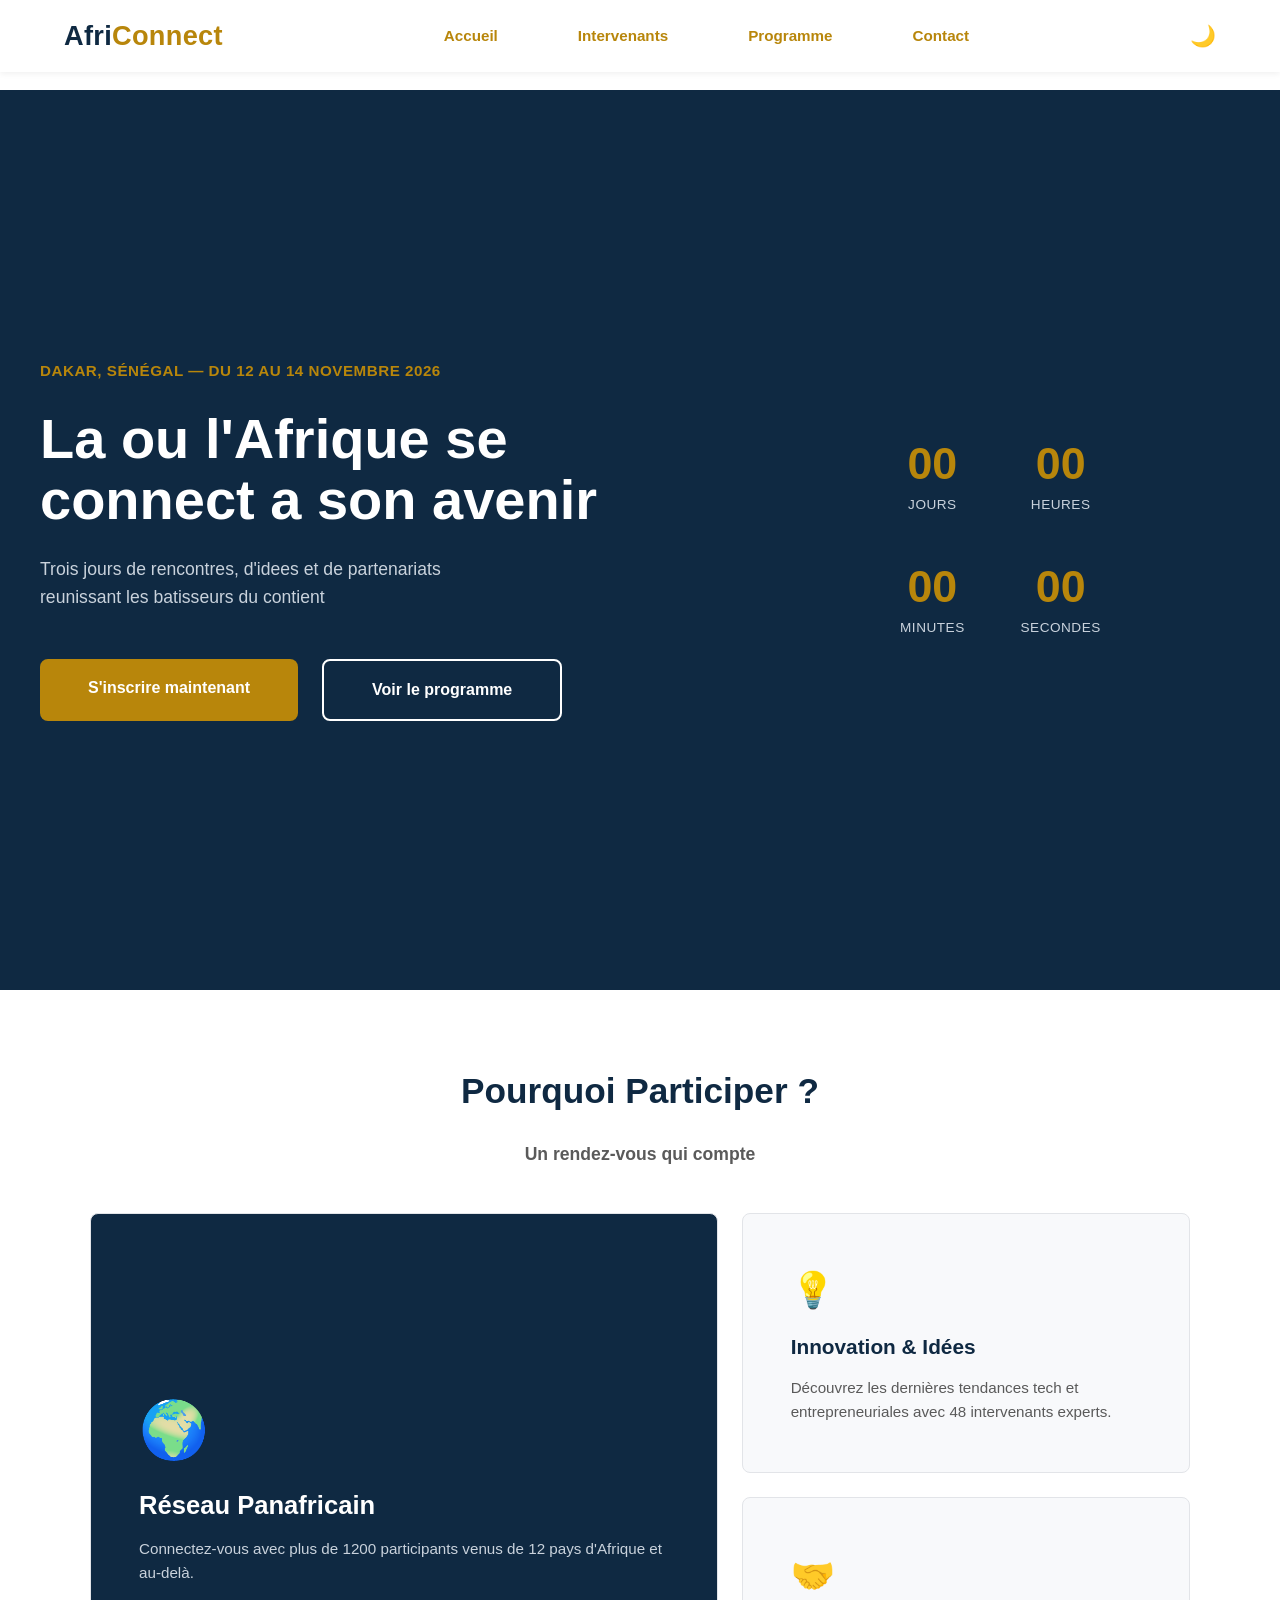
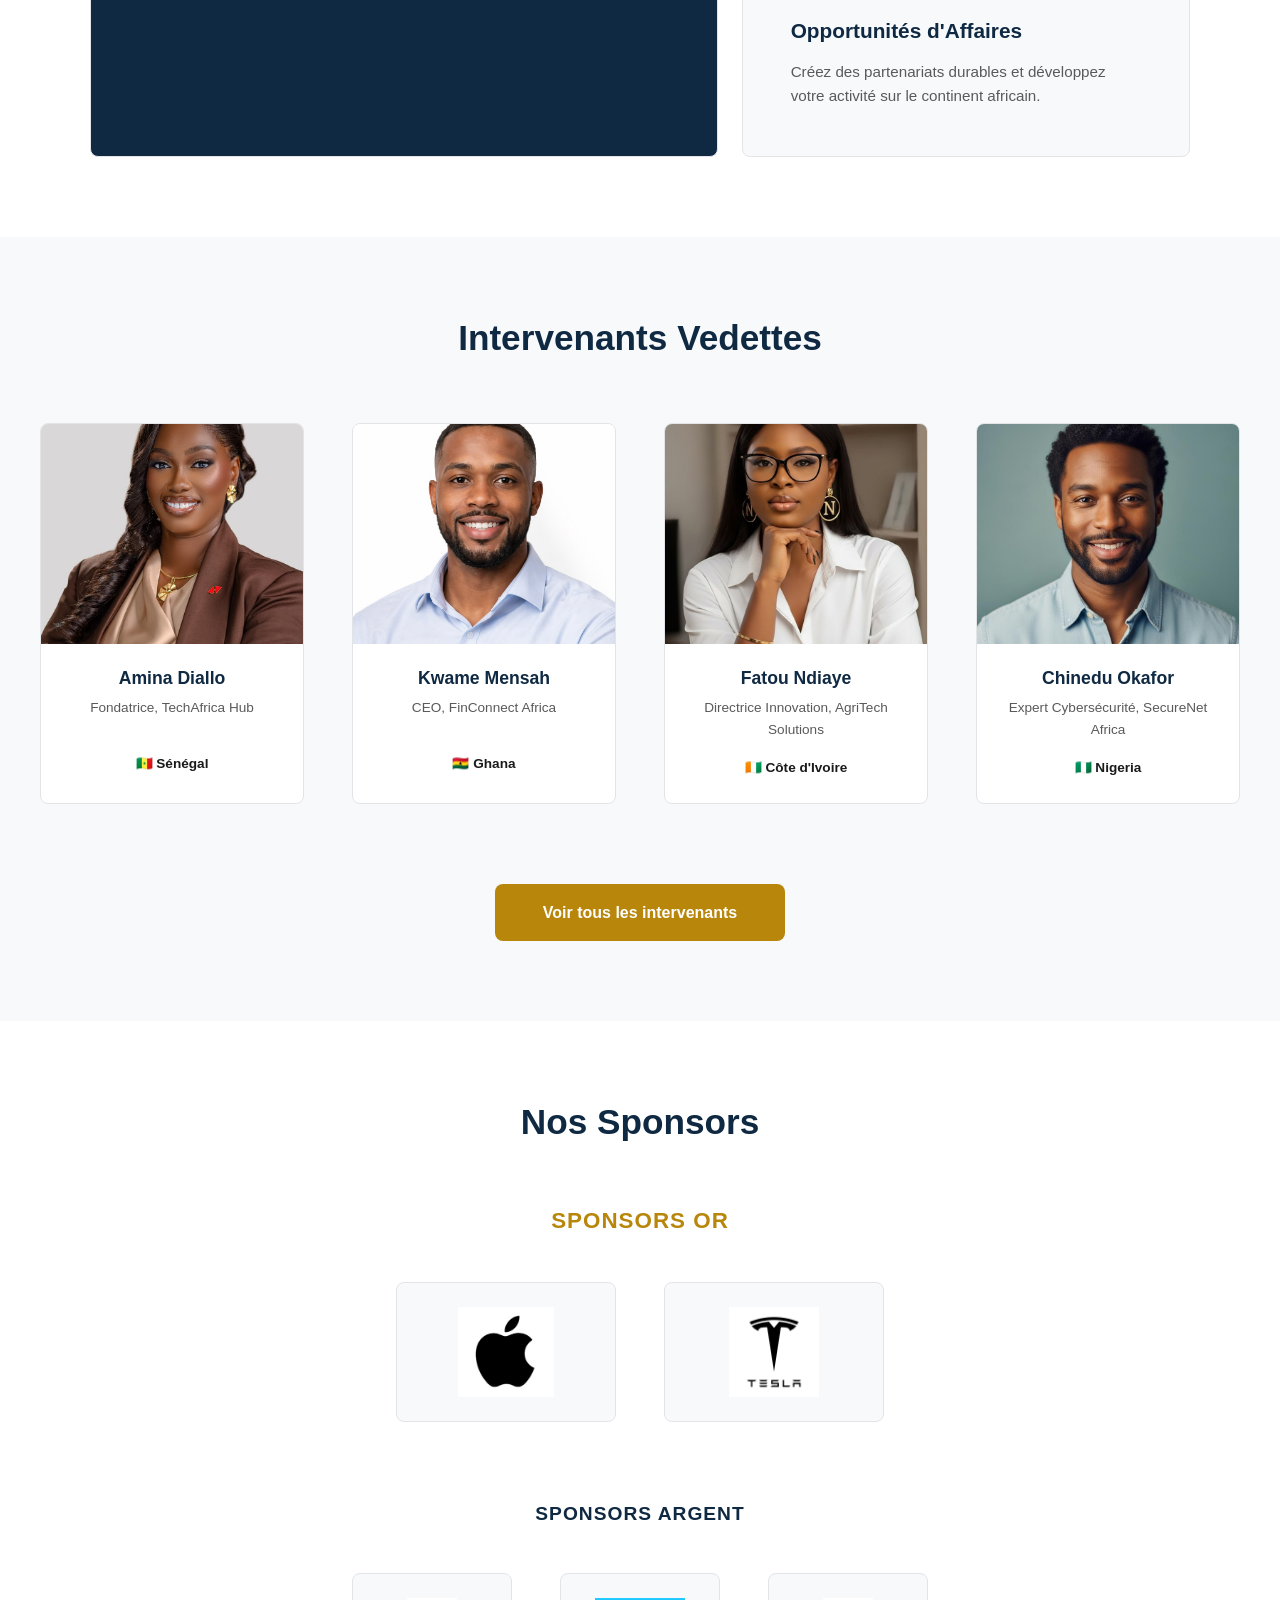
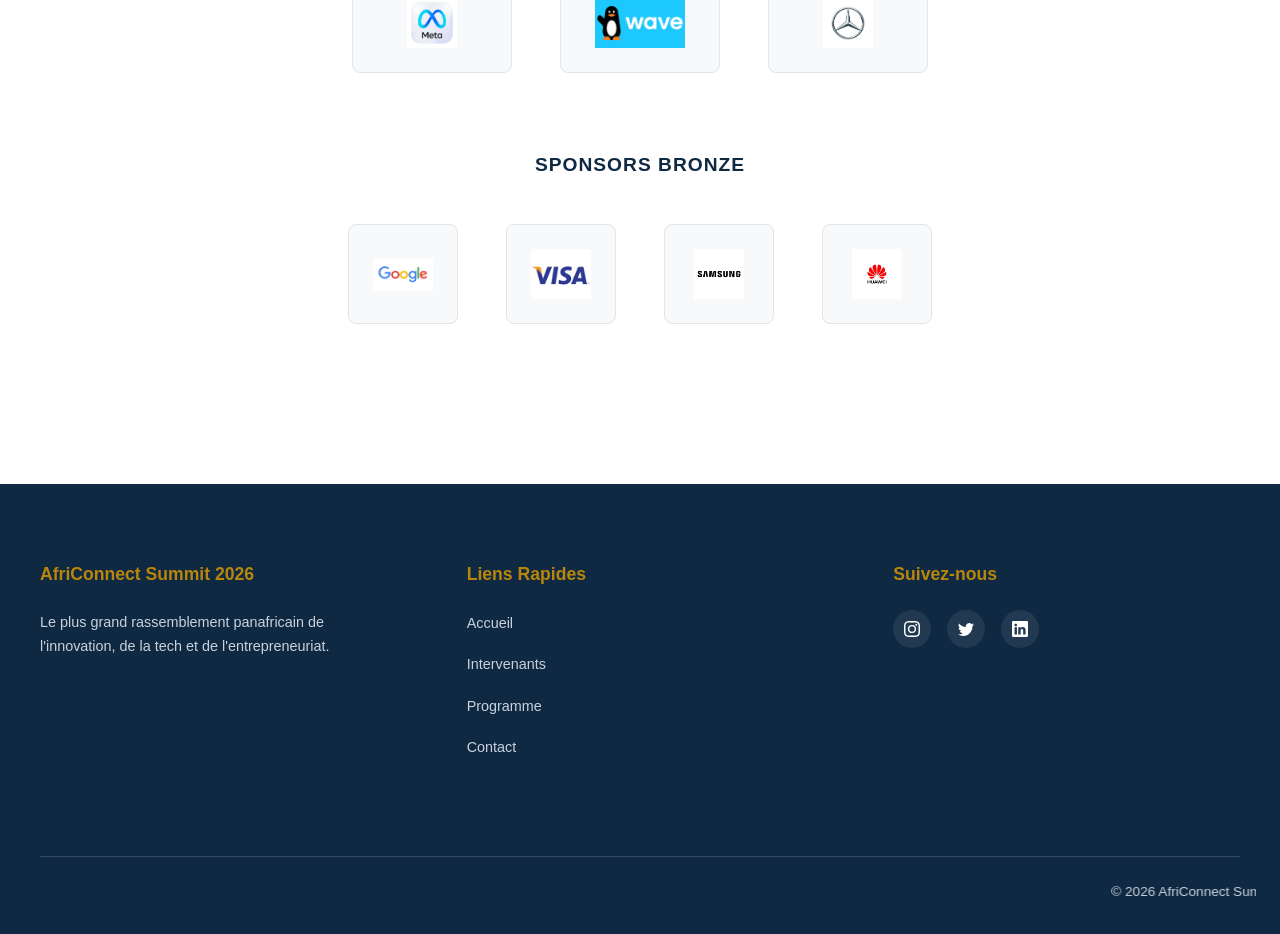
==== commit 17cb1fd8: "JS:dark mode, navbar dynamique au scroll bouton retour en haut" ====
--- a/index.html
+++ b/index.html
@@ -19,7 +19,7 @@
     <!-- <h1 class="navbar-logo">Afri Connect</h1> -->
      <h1 class="navbar-logo"><span class="logo-afri">Afri</span><span class="logo-connect">Connect</span></h1>
 
-    <!-- Liens de navigation (desktop) -->
+    <!-- Liens de navigation  -->
     <nav class="navbar-links" id="navbar-links">
       <a href="index.html" class="nav-link active">Accueil</a>
       <a href="intervenants.html" class="nav-link">Intervenants</a>
--- a/css/style.css
+++ b/css/style.css
@@ -1388,4 +1388,302 @@
   text-transform: uppercase;
   letter-spacing: 1px;
   margin-bottom: var(--espacement-xs);
+}
+
+
+/* =========================================
+   RESPONSIVE GÉNÉRAL — TABLETTE (≤ 1024px)
+   ========================================= */
+@media (max-width: 1024px) {
+
+  .stats-container {
+    grid-template-columns: repeat(2, 1fr);
+  }
+
+  .grille-intervenants {
+    grid-template-columns: repeat(2, 1fr);
+  }
+
+  .conteneur-grille-intervenants {
+    grid-template-columns: repeat(2, 1fr);
+  }
+
+  .hero-grid {
+    grid-template-columns: 1fr;
+    text-align: center;
+  }
+
+  .hero-texte {
+    text-align: center;
+  }
+
+  .hero-subtitle {
+    margin-left: auto;
+    margin-right: auto;
+  }
+
+  .hero-buttons {
+    justify-content: center;
+  }
+
+  .hero-visuel {
+    margin-top: var(--espacement-lg);
+  }
+
+  .conteneur-arguments {
+    grid-template-columns: 1fr;
+  }
+
+  .argument:nth-child(1) {
+    grid-row: auto;
+  }
+
+  .conteneur-inscription {
+    flex-direction: column;
+  }
+}
+
+/* =========================================
+   RESPONSIVE GÉNÉRAL — MOBILE (≤ 768px)
+   ========================================= */
+@media (max-width: 768px) {
+
+  /* Navbar */
+  .navbar-links {
+    position: fixed;
+    top: 70px;
+    left: 0;
+    width: 100%;
+    background-color: var(--couleur-fond);
+    flex-direction: column;
+    gap: var(--espacement-md);
+    padding: var(--espacement-lg) 0;
+    transform: translateY(-150%);
+    opacity: 0;
+    transition: var(--transition-defaut);
+    box-shadow: var(--ombre-defaut);
+  }
+
+  .navbar-links.ouvert {
+    transform: translateY(0);
+    opacity: 1;
+  }
+
+  .burger {
+    display: flex;
+  }
+
+  /* Hero */
+  .hero-title {
+    font-size: 2.2rem;
+  }
+
+  .hero-interne-titre {
+    font-size: 2rem;
+  }
+
+  /* Chiffres clés */
+  .stats-container {
+    grid-template-columns: repeat(2, 1fr);
+    gap: var(--espacement-md);
+  }
+
+  .stat-number,
+  .stat-suffix {
+    font-size: 2.2rem;
+  }
+
+  /* Intervenants (accueil + page) */
+  .grille-intervenants,
+  .conteneur-grille-intervenants {
+    grid-template-columns: 1fr;
+  }
+
+  /* Sponsors */
+  .conteneur-logos {
+    gap: var(--espacement-md);
+  }
+
+  .logo-or {
+    width: 160px;
+    height: 100px;
+  }
+
+  .logo-argent {
+    width: 130px;
+    height: 80px;
+  }
+
+  .logo-bronze {
+    width: 90px;
+    height: 60px;
+  }
+
+  /* Programme : onglets et tableau */
+  .onglets-boutons {
+    gap: var(--espacement-sm);
+    flex-wrap: wrap;
+  }
+
+  .onglet-btn {
+    padding: var(--espacement-xs) var(--espacement-sm);
+    font-size: 0.85rem;
+  }
+
+  .tableau-planning {
+    font-size: 0.8rem;
+  }
+
+  .tableau-planning th,
+  .tableau-planning td {
+    padding: var(--espacement-sm);
+  }
+
+  /* Thématiques */
+  .grille-thematiques {
+    grid-template-columns: 1fr;
+  }
+
+  /* Filtres intervenants */
+  .boutons-filtre {
+    gap: var(--espacement-xs);
+  }
+
+  .filtre-btn {
+    font-size: 0.85rem;
+    padding: var(--espacement-xs) var(--espacement-sm);
+  }
+
+  /* Footer */
+  .conteneur-footer {
+    flex-direction: column;
+    gap: var(--espacement-lg);
+  }
+
+  /* Carte Google Maps */
+  .google-map {
+    height: 280px;
+  }
+}
+
+/* =========================================
+   RESPONSIVE — PETIT MOBILE (≤ 480px)
+   ========================================= */
+@media (max-width: 480px) {
+
+  .hero-title {
+    font-size: 1.8rem;
+  }
+
+  .countdown {
+    grid-template-columns: repeat(2, 1fr);
+    gap: var(--espacement-md);
+  }
+
+  .countdown-number {
+    font-size: 2rem;
+  }
+
+  .stats-container {
+    grid-template-columns: 1fr;
+  }
+
+  .navbar-logo {
+    font-size: 1.4rem;
+  }
+
+  .tableau-planning {
+    display: block;
+    overflow-x: auto;
+    white-space: nowrap;
+  }
+}
+
+
+/* ===== NAVBAR AU SCROLL (shrink + ombre renforcée) ===== */
+.navbar-scrolled {
+  padding: 0;
+  box-shadow: 0 4px 16px rgba(0, 0, 0, 0.1);
+}
+
+.navbar-scrolled .navbar-container {
+  padding: var(--espacement-xs) var(--espacement-md);
+}
+
+.navbar-scrolled .navbar-logo {
+  font-size: 1.4rem;
+}
+
+/* ===== DARK MODE ===== */
+body.dark-mode {
+  --couleur-fond: #121826;
+  --couleur-fond-alt: #1c2534;
+  --couleur-texte: #e8eaed;
+  --couleur-texte-clair: #a0a8b5;
+  --couleur-bordure: #2c3648;
+}
+
+body.dark-mode .navbar {
+  background-color: var(--couleur-fond);
+}
+
+body.dark-mode .nav-link {
+  color: var(--couleur-secondaire);
+}
+
+body.dark-mode .nav-link:hover {
+  background-color: var(--couleur-fond-alt);
+  color: #ffffff;
+}
+
+body.dark-mode .argument,
+body.dark-mode .carte-intervenant,
+body.dark-mode .carte-thematique,
+body.dark-mode .logo-sponsor {
+  background-color: var(--couleur-fond-alt);
+  border-color: var(--couleur-bordure);
+}
+
+body.dark-mode .nom-intervenant,
+body.dark-mode .argument-titre,
+body.dark-mode .thematique-titre,
+body.dark-mode .entete-section h2 {
+  color: #ffffff;
+}
+
+body.dark-mode .tableau-planning {
+  background-color: var(--couleur-fond-alt);
+}
+
+body.dark-mode .tableau-planning .ligne-paire {
+  background-color: #1c2534;
+}
+
+body.dark-mode .tableau-planning .ligne-impaire {
+  background-color: #121826;
+}
+
+body.dark-mode .tableau-planning td {
+  color: var(--couleur-texte);
+  border-bottom-color: var(--couleur-bordure);
+}
+
+body.dark-mode .groupe-champ input,
+body.dark-mode .groupe-champ select,
+body.dark-mode .groupe-champ textarea {
+  background-color: var(--couleur-fond-alt);
+  border-color: var(--couleur-bordure);
+  color: var(--couleur-texte);
+}
+
+body.dark-mode .question-titre {
+  color: var(--couleur-texte);
+}
+
+body.dark-mode .faq {
+  background-color: var(--couleur-fond-alt);
+}
+
+body.dark-mode .question {
+  border-bottom-color: var(--couleur-bordure);
 }
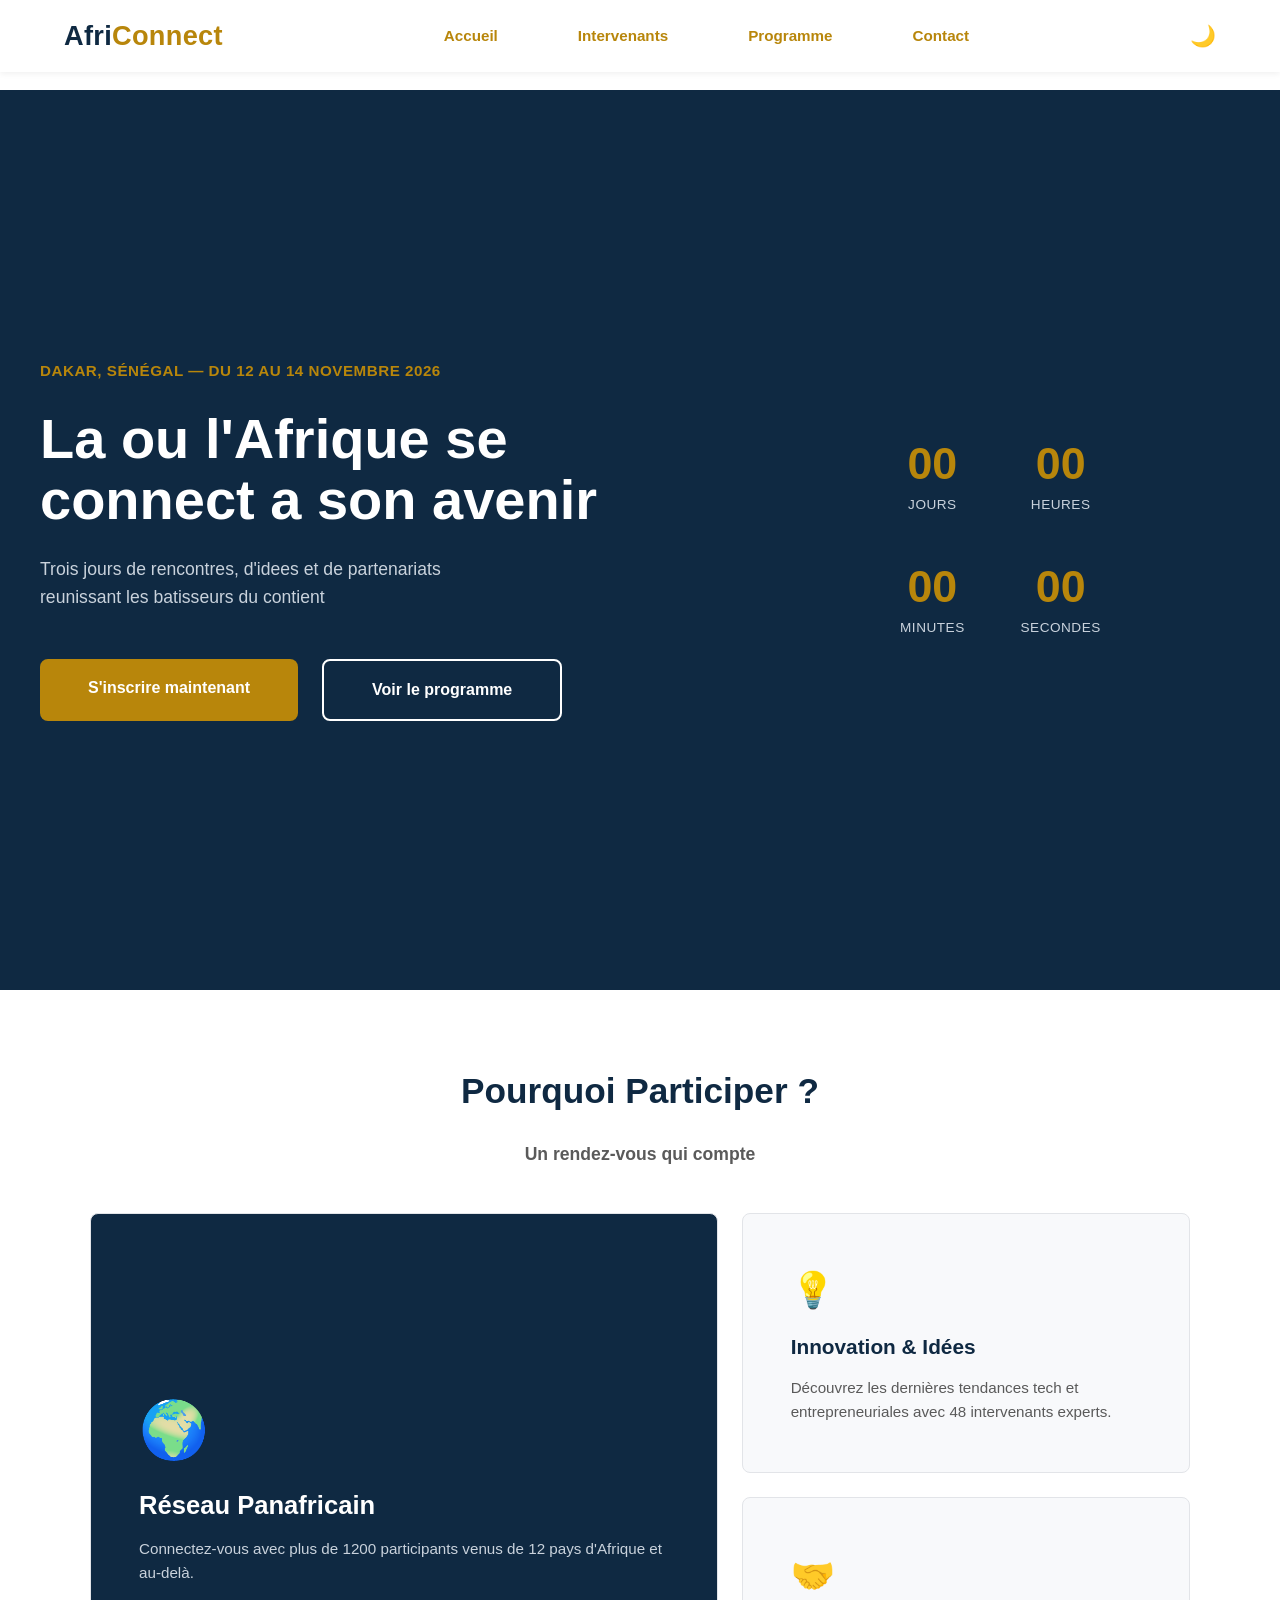
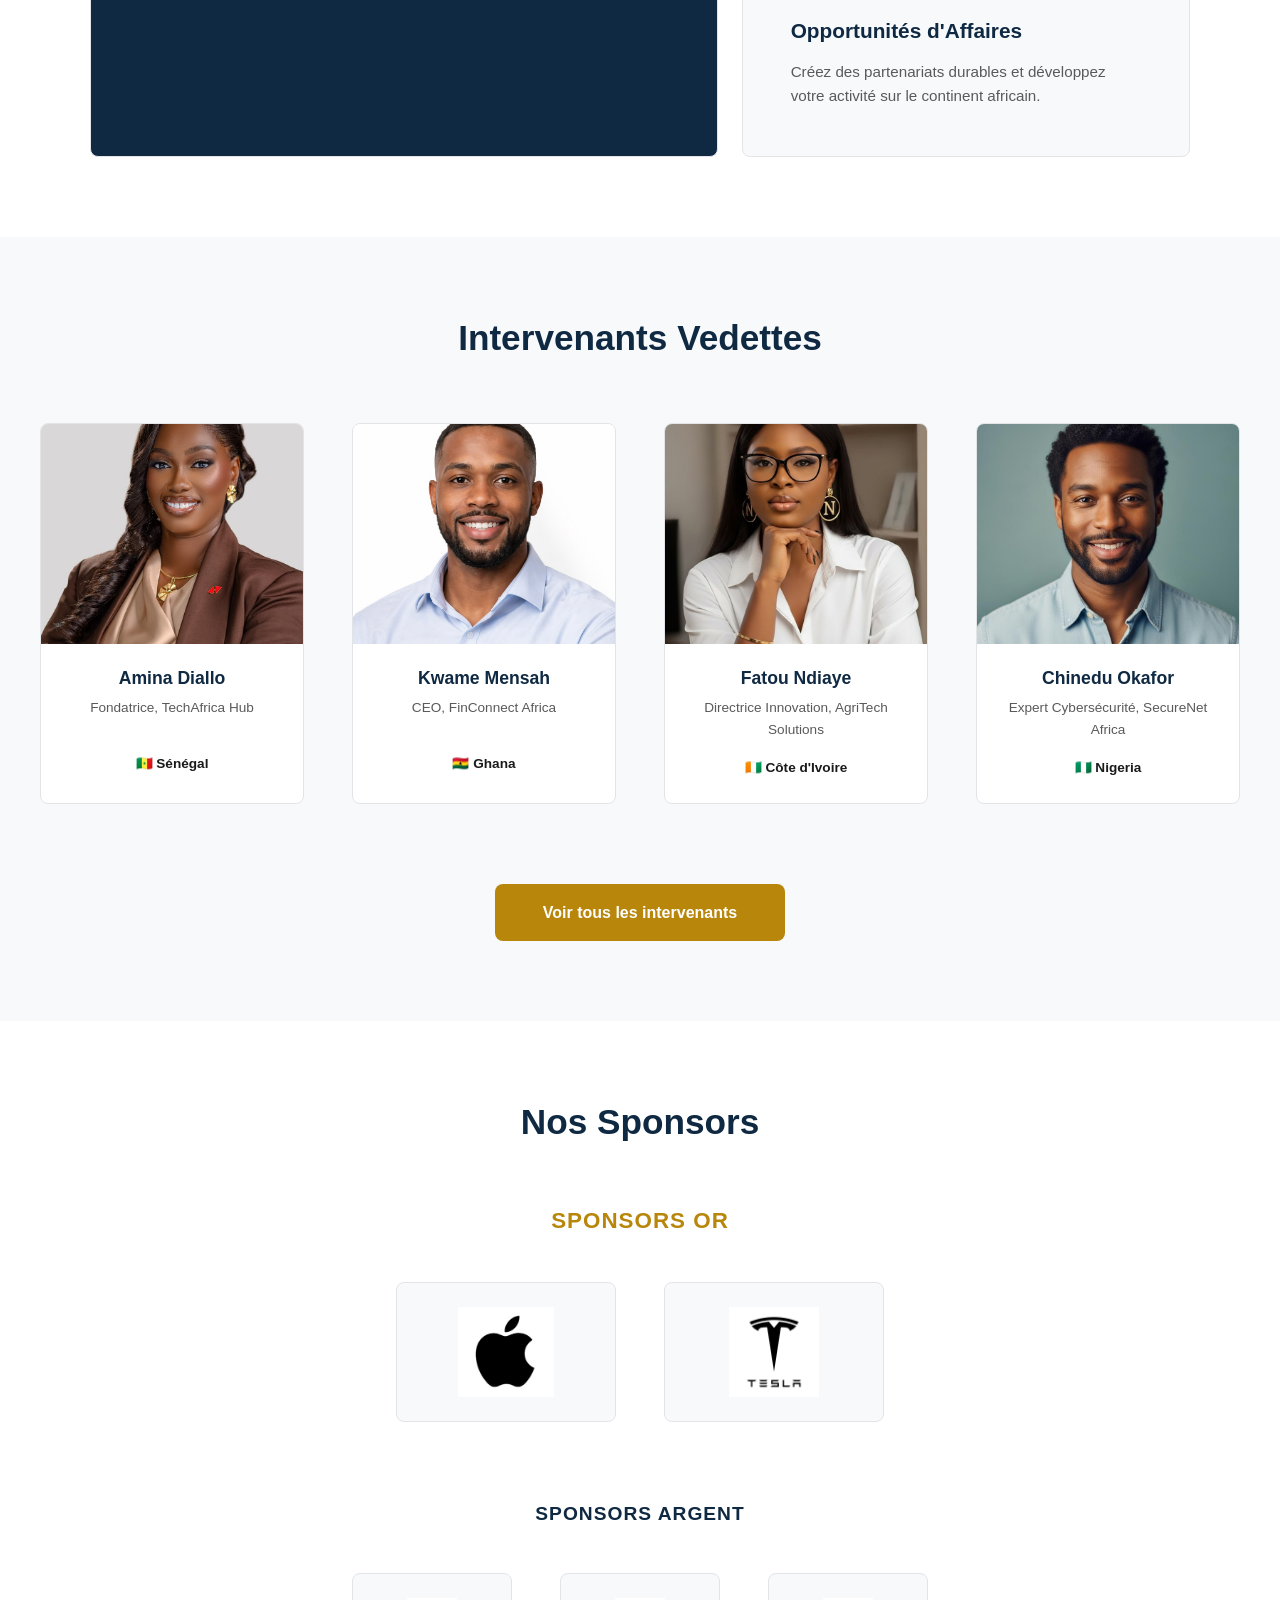
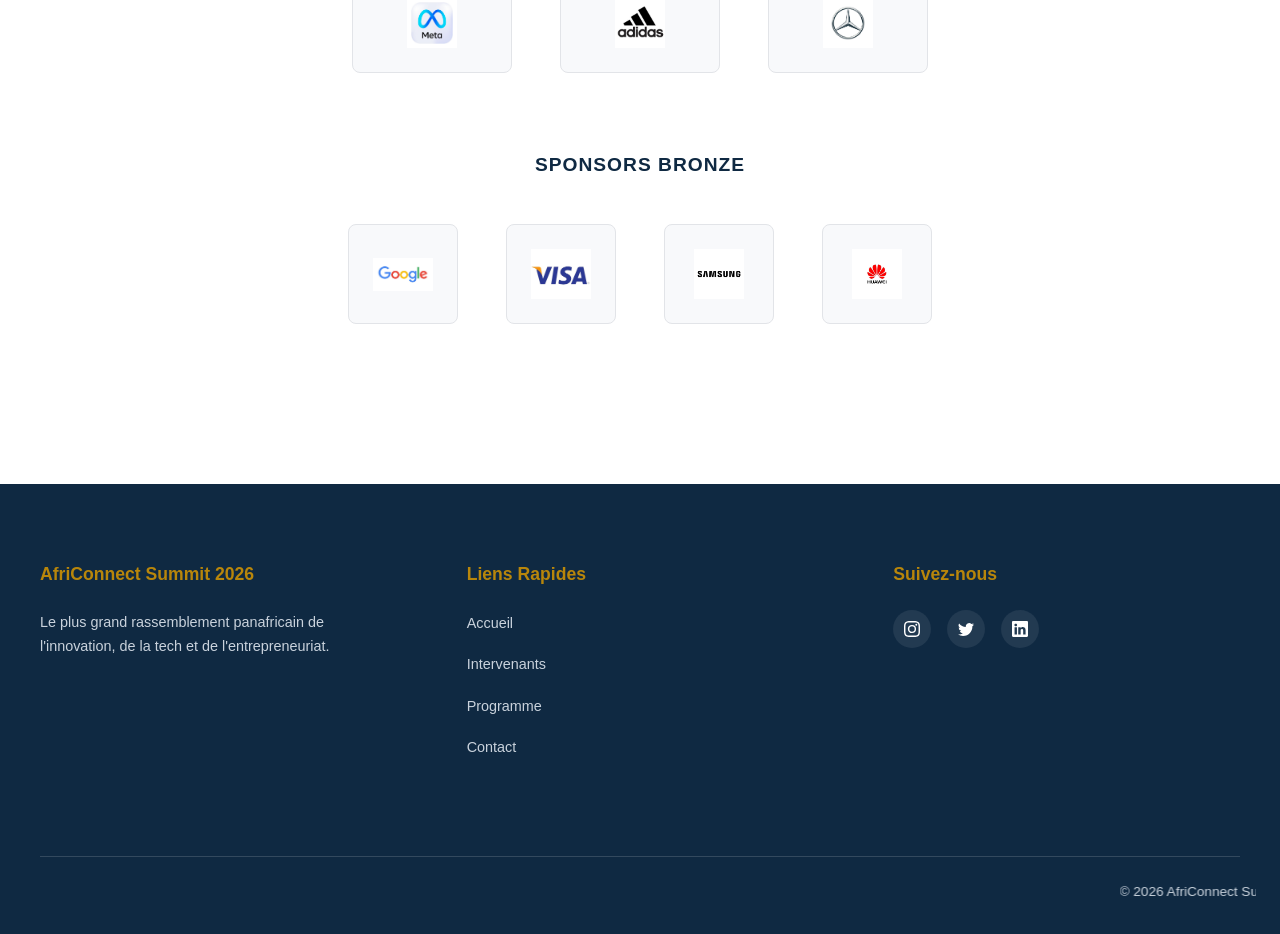
==== commit e5a7f3cf: "JS:compte a rebours,filtrage des intervenants,gestion des onglets jour et validation formulaire" ====
--- a/index.html
+++ b/index.html
@@ -201,7 +201,7 @@
         <img src="images/14.jpg" alt="Sponsor Argent 1">
       </div>
       <div class="logo-sponsor logo-argent">
-        <img src="images/8.jpg" alt="Sponsor Argent 2">
+        <img src="images/34.jpg" alt="Sponsor Argent 2">
       </div>
       <div class="logo-sponsor logo-argent">
         <img src="images/15.jpg" alt="Sponsor Argent 3">
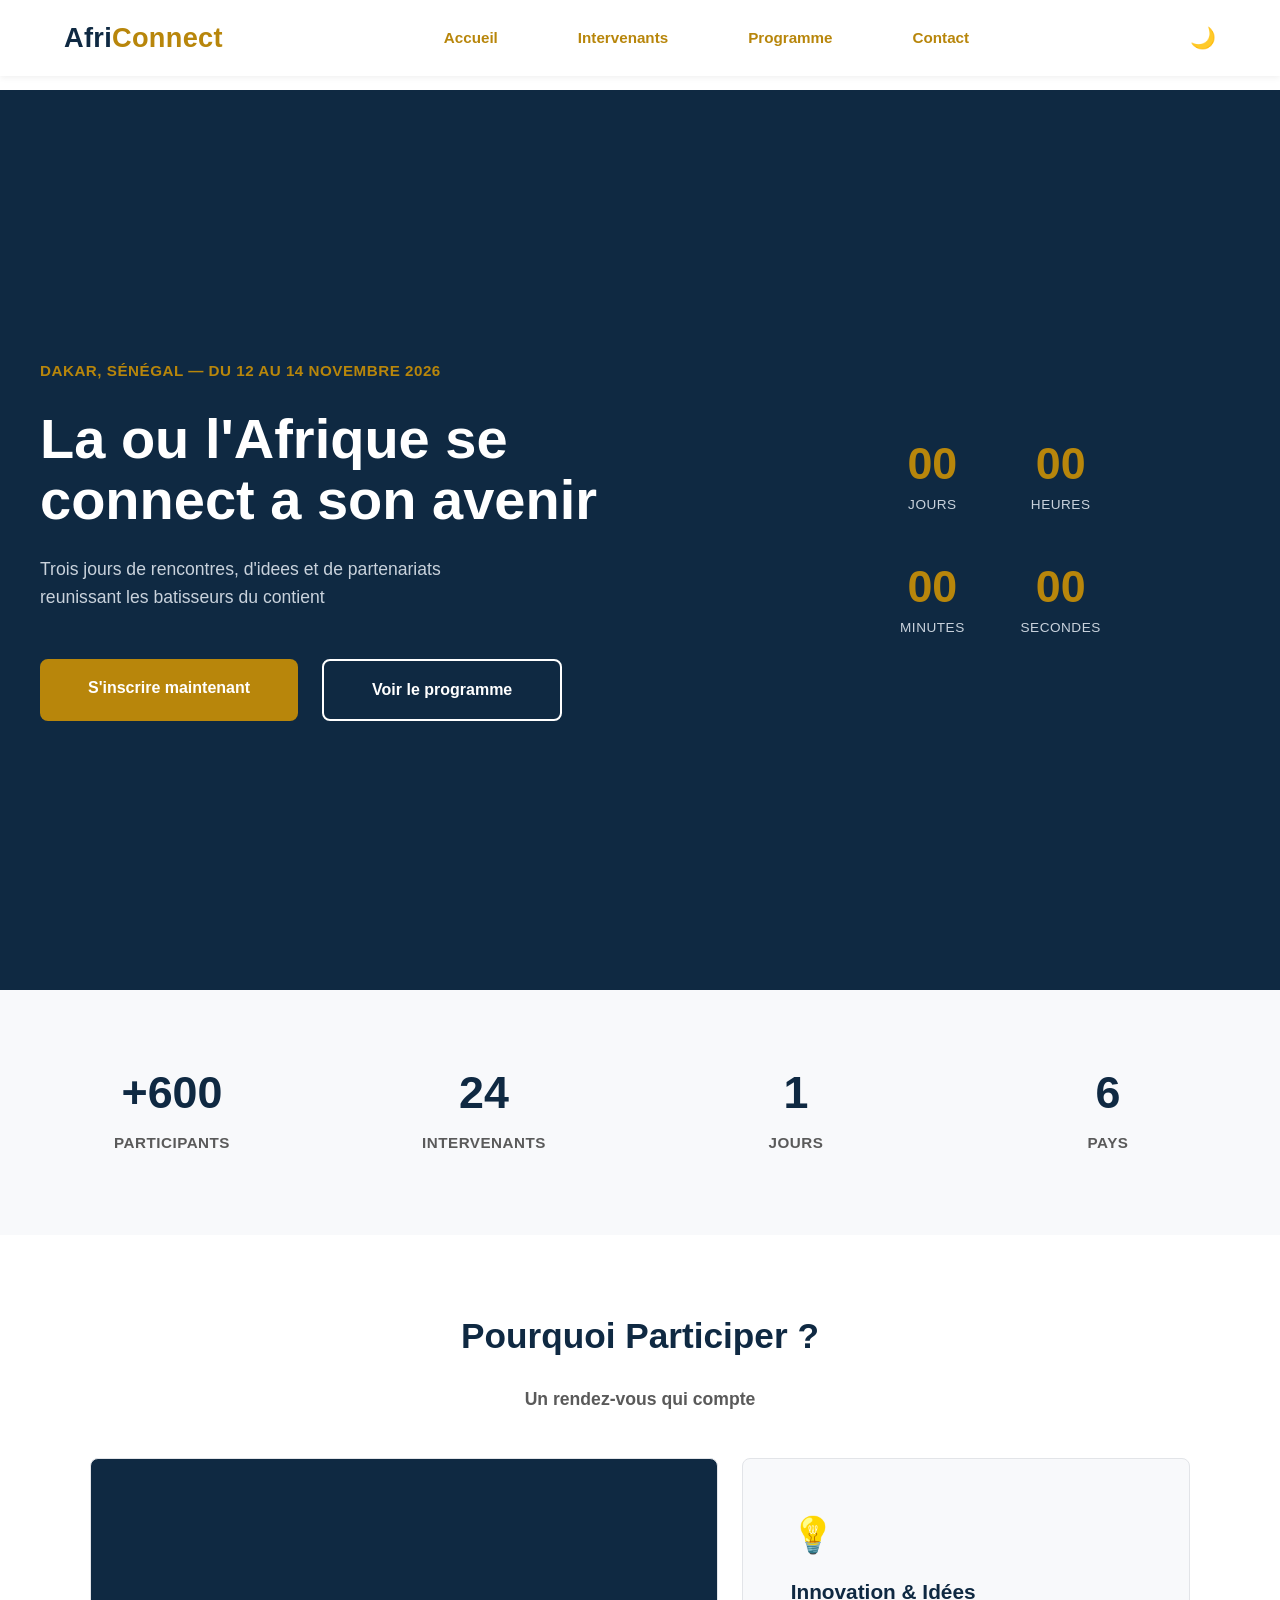
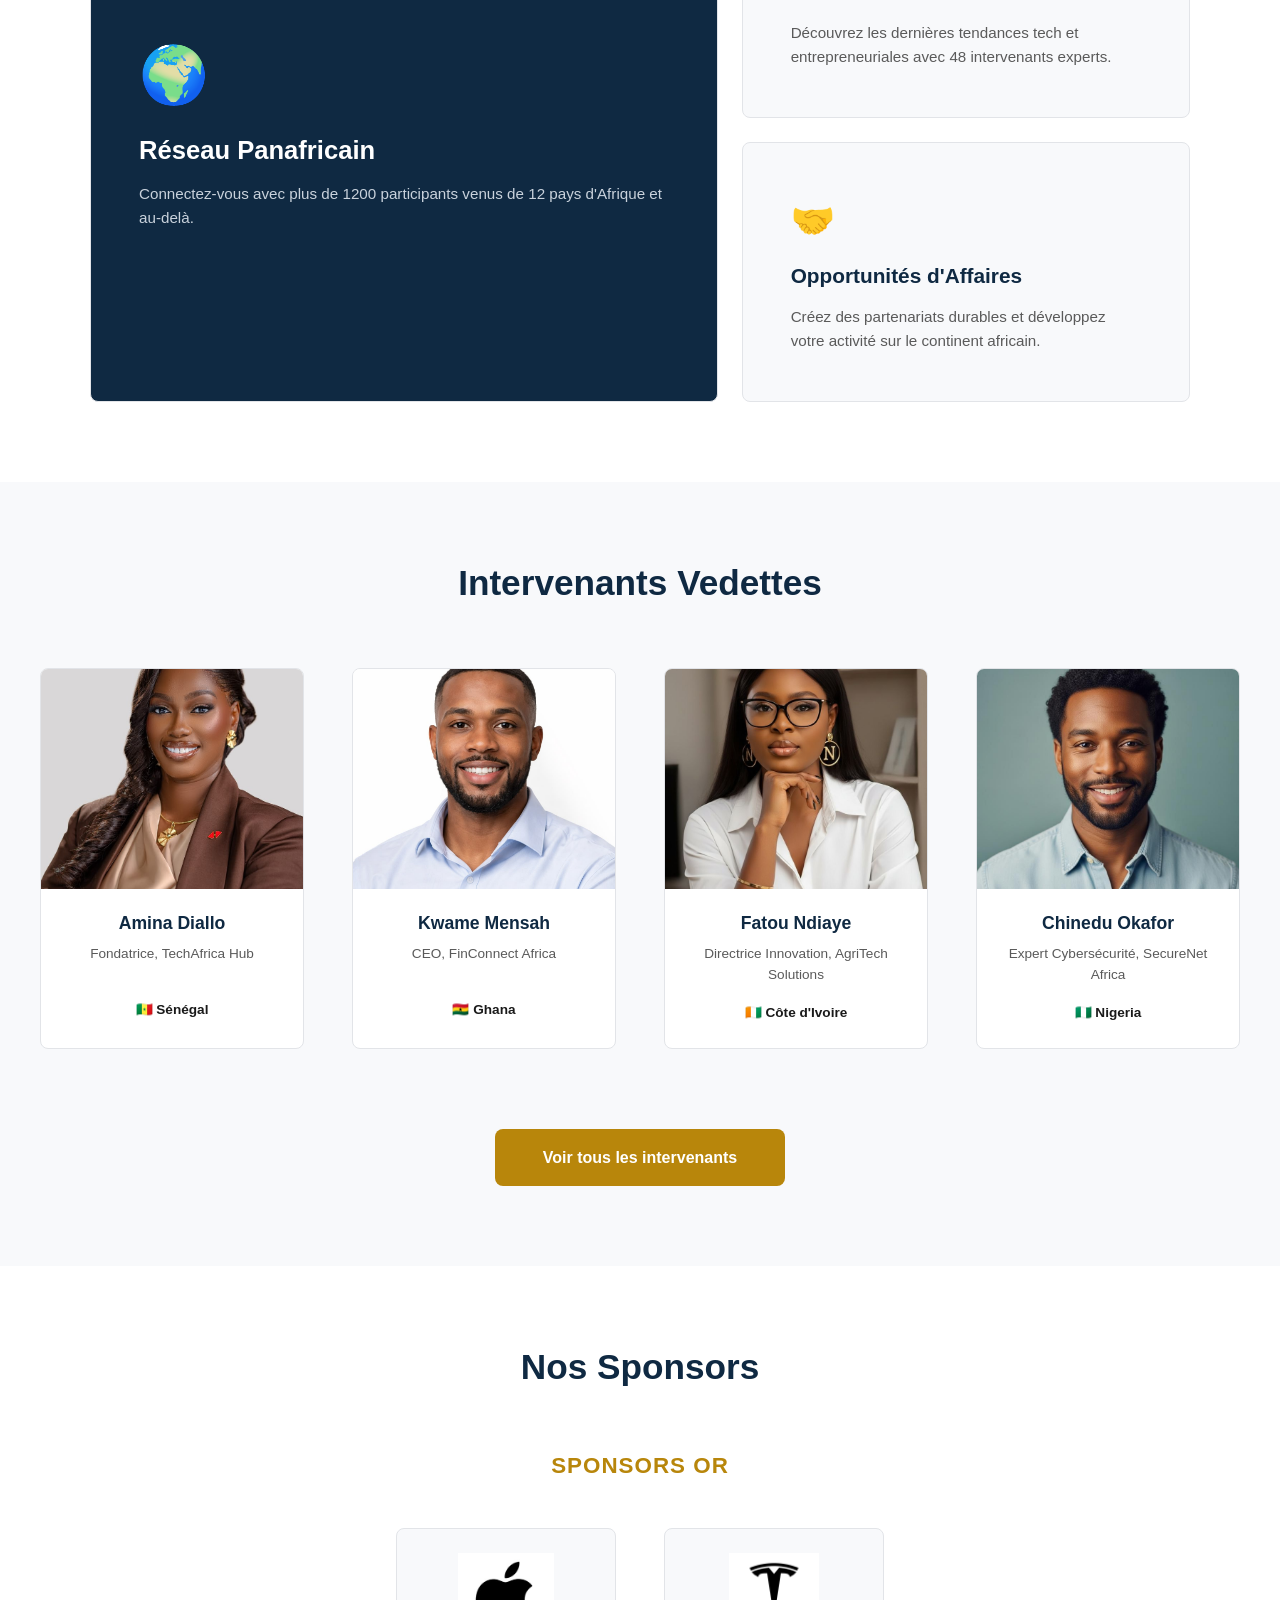
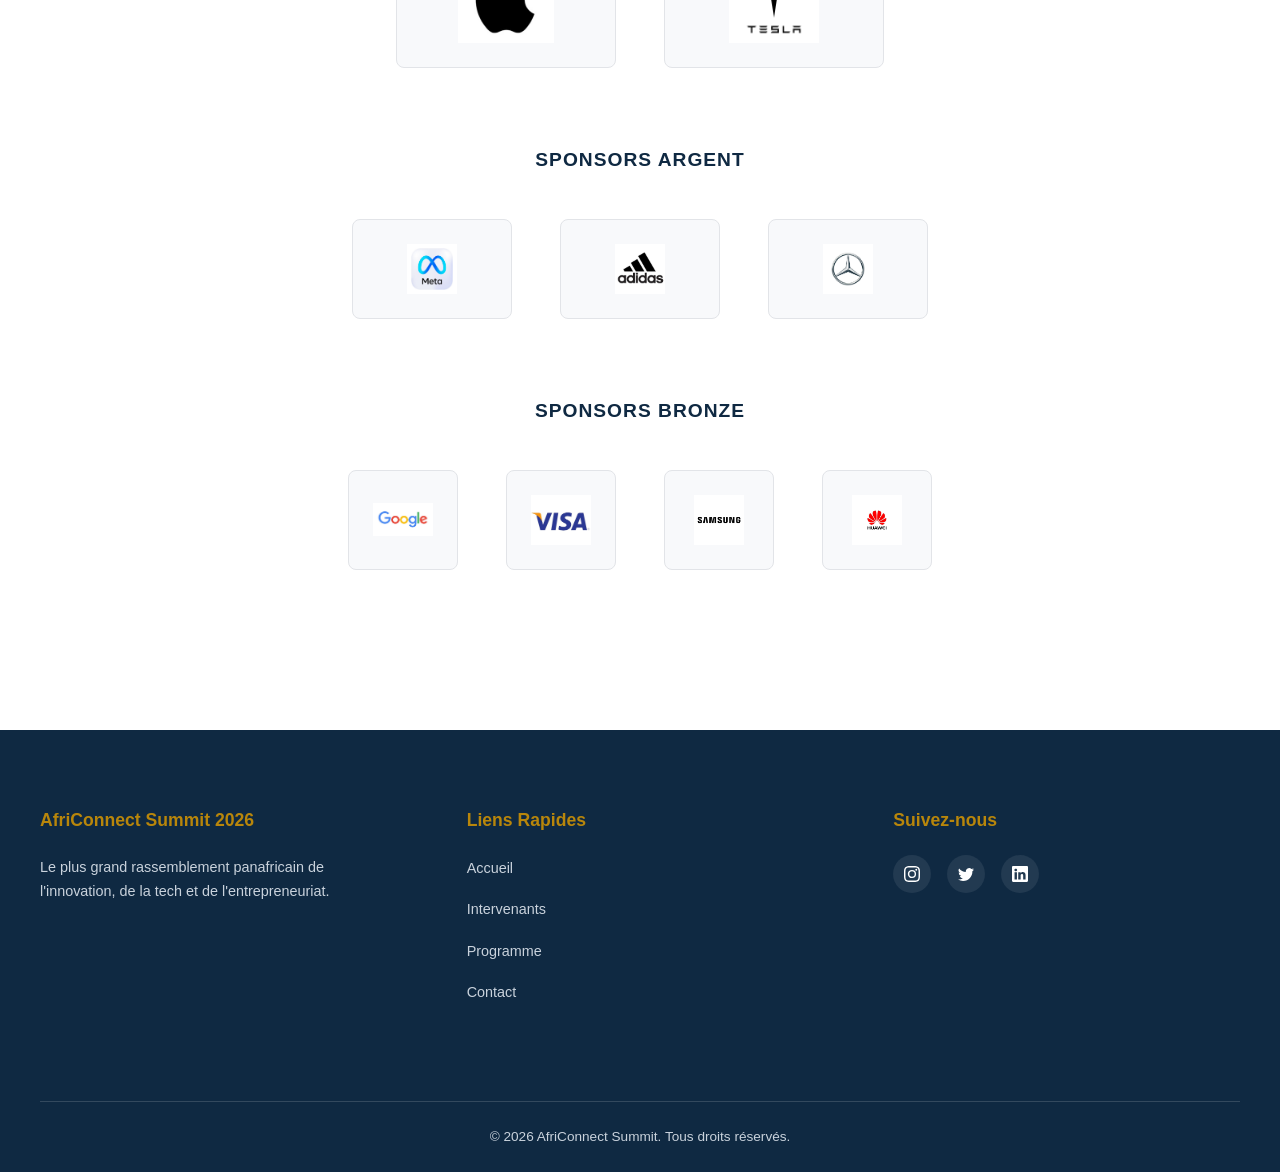
==== commit c588576d: "Finalisation : corrections responsive, optimisation du code et commentaires" ====
--- a/index.html
+++ b/index.html
@@ -1,3 +1,4 @@
+
 <!DOCTYPE html>
 <html lang="fr">
 <head>
@@ -7,19 +8,12 @@
 <link rel="stylesheet" href="css/style.css">
 </head>
 <body>
-<!-- Le contenu de la page sera ajoute ici -->
-
- <!-- NAVBAR -->
 
  <header class="navbar" id="navbar">
   <div class="navbar-container">
 
-    <!-- Logo -->
-     <!-- <img src="images/lg1.jpg.jpeg " width="70" height="70" alt=""> -->
-    <!-- <h1 class="navbar-logo">Afri Connect</h1> -->
-     <h1 class="navbar-logo"><span class="logo-afri">Afri</span><span class="logo-connect">Connect</span></h1>
-
-    <!-- Liens de navigation  -->
+    <div class="navbar-logo"><span class="logo-afri">Afri</span><span class="logo-connect">Connect</span></div>
+
     <nav class="navbar-links" id="navbar-links">
       <a href="index.html" class="nav-link active">Accueil</a>
       <a href="intervenants.html" class="nav-link">Intervenants</a>
@@ -27,7 +21,6 @@
       <a href="contact.html" class="nav-link">Contact</a>
     </nav>
 
-    <!-- Actions à droite : toggle theme + burger -->
     <div class="navbar-actions">
       <button class="theme-toggle" id="theme-toggle" aria-label="Changer de thème">
         🌙
@@ -45,13 +38,9 @@
 
 <!-- SECTION HERO -->
 
-
-<!-- SECTION HERO -->
-
 <section class="hero" id="hero">
   <div class="hero-grid">
 
-    <!-- Colonne gauche : texte -->
     <div class="hero-texte">
       <p class="hero-date">Dakar, Sénégal — du 12 au 14 Novembre 2026</p>
       <h1 class="hero-title">La ou l'Afrique se connect a son avenir</h1>
@@ -66,7 +55,6 @@
       </div>
     </div>
 
-    <!-- Colonne droite : countdown -->
     <div class="hero-visuel">
       <div class="countdown" id="countdown">
         <div class="countdown-item">
@@ -91,9 +79,39 @@
   </div>
 </section>
 
+<!-- CHIFFRES CLES -->
+
+
+<section class="stats fade-in" id="stats">
+  <h2 class="titre-cache">Chiffres clés de la conférence</h2>
+  <div class="stats-container">
+
+    <div class="stat-item">
+      <span class="stat-number" data-target="1200">+0</span>
+      <p class="stat-label">Participants</p>
+    </div>
+
+    <div class="stat-item">
+      <span class="stat-number" data-target="48">0</span>
+      <p class="stat-label">Intervenants</p>
+    </div>
+
+    <div class="stat-item">
+      <span class="stat-number" data-target="3">0</span>
+      <p class="stat-label">Jours</p>
+    </div>
+
+    <div class="stat-item">
+      <span class="stat-number" data-target="12">0</span>
+      <p class="stat-label">Pays</p>
+    </div>
+
+  </div>
+</section>
+
 <!-- POURQUOI PARTICIPER -->
 
-<section class="pourquoi-participer" id="pourquoi-participer">
+<section class="pourquoi-participer fade-in" id="pourquoi-participer">
   <div class="entete-section">
     <h2>Pourquoi Participer ?</h2>
     <h3>Un rendez-vous qui compte</h3>
@@ -130,7 +148,7 @@
 
 <!-- INTERVENANTS EN VEDETTE -->
 
-<section class="intervenants-vedettes" id="intervenants-vedettes">
+<section class="intervenants-vedettes fade-in" id="intervenants-vedettes">
   <div class="entete-section">
     <h2>Intervenants Vedettes</h2>
   </div>
@@ -175,12 +193,11 @@
 
 <!-- sponsors -->
 
-<section class="sponsors" id="sponsors">
+<section class="sponsors fade-in" id="sponsors">
   <div class="entete-section">
     <h2>Nos Sponsors</h2>
   </div>
 
-  <!-- Niveau Or -->
   <div class="niveau-sponsors niveau-or">
     <h3 class="titre-niveau">Sponsors Or</h3>
     <div class="conteneur-logos">
@@ -193,7 +210,6 @@
     </div>
   </div>
 
-  <!-- Niveau Argent -->
   <div class="niveau-sponsors niveau-argent">
     <h3 class="titre-niveau">Sponsors Argent</h3>
     <div class="conteneur-logos">
@@ -209,7 +225,6 @@
     </div>
   </div>
 
-  <!-- Niveau Bronze -->
   <div class="niveau-sponsors niveau-bronze">
     <h3 class="titre-niveau">Sponsors Bronze</h3>
     <div class="conteneur-logos">
@@ -235,7 +250,6 @@
 <footer class="pied-de-page" id="pied-de-page">
   <div class="conteneur-footer">
 
-    <!-- Colonne 1 : À propos -->
     <div class="colonne-footer">
       <h3 class="titre-footer">AfriConnect Summit 2026</h3>
       <p class="texte-footer">
@@ -243,7 +257,6 @@
       </p>
     </div>
 
-    <!-- Colonne 2 : Liens rapides -->
     <div class="colonne-footer">
       <h3 class="titre-footer">Liens Rapides</h3>
       <ul class="liens-footer">
@@ -254,41 +267,33 @@
       </ul>
     </div>
 
-    <!-- Colonne 3 : Réseaux sociaux -->
     <div class="colonne-footer">
       <h3 class="titre-footer">Suivez-nous</h3>
       <div class="reseaux-sociaux">
         <a href="#"><svg xmlns="http://www.w3.org/2000/svg" width="16" height="16" fill="currentColor" class="bi bi-instagram" viewBox="0 0 16 16">
   <path d="M8 0C5.829 0 5.556.01 4.703.048 3.85.088 3.269.222 2.76.42a3.9 3.9 0 0 0-1.417.923A3.9 3.9 0 0 0 .42 2.76C.222 3.268.087 3.85.048 4.7.01 5.555 0 5.827 0 8.001c0 2.172.01 2.444.048 3.297.04.852.174 1.433.372 1.942.205.526.478.972.923 1.417.444.445.89.719 1.416.923.51.198 1.09.333 1.942.372C5.555 15.99 5.827 16 8 16s2.444-.01 3.298-.048c.851-.04 1.434-.174 1.943-.372a3.9 3.9 0 0 0 1.416-.923c.445-.445.718-.891.923-1.417.197-.509.332-1.09.372-1.942C15.99 10.445 16 10.173 16 8s-.01-2.445-.048-3.299c-.04-.851-.175-1.433-.372-1.941a3.9 3.9 0 0 0-.923-1.417A3.9 3.9 0 0 0 13.24.42c-.51-.198-1.092-.333-1.943-.372C10.443.01 10.172 0 7.998 0zm-.717 1.442h.718c2.136 0 2.389.007 3.232.046.78.035 1.204.166 1.486.275.373.145.64.319.92.599s.453.546.598.92c.11.281.24.705.275 1.485.039.843.047 1.096.047 3.231s-.008 2.389-.047 3.232c-.035.78-.166 1.203-.275 1.485a2.5 2.5 0 0 1-.599.919c-.28.28-.546.453-.92.598-.28.11-.704.24-1.485.276-.843.038-1.096.047-3.232.047s-2.39-.009-3.233-.047c-.78-.036-1.203-.166-1.485-.276a2.5 2.5 0 0 1-.92-.598 2.5 2.5 0 0 1-.6-.92c-.109-.281-.24-.705-.275-1.485-.038-.843-.046-1.096-.046-3.233s.008-2.388.046-3.231c.036-.78.166-1.204.276-1.486.145-.373.319-.64.599-.92s.546-.453.92-.598c.282-.11.705-.24 1.485-.276.738-.034 1.024-.044 2.515-.045zm4.988 1.328a.96.96 0 1 0 0 1.92.96.96 0 0 0 0-1.92m-4.27 1.122a4.109 4.109 0 1 0 0 8.217 4.109 4.109 0 0 0 0-8.217m0 1.441a2.667 2.667 0 1 1 0 5.334 2.667 2.667 0 0 1 0-5.334"/>
 </svg></a>
-        <a href="#" ><svg xmlns="http://www.w3.org/2000/svg" width="16" height="16" fill="currentColor" class="bi bi-twitter" viewBox="0 0 16 16">
+        <a href="#"><svg xmlns="http://www.w3.org/2000/svg" width="16" height="16" fill="currentColor" class="bi bi-twitter" viewBox="0 0 16 16">
   <path d="M5.026 15c6.038 0 9.341-5.003 9.341-9.334q.002-.211-.006-.422A6.7 6.7 0 0 0 16 3.542a6.7 6.7 0 0 1-1.889.518 3.3 3.3 0 0 0 1.447-1.817 6.5 6.5 0 0 1-2.087.793A3.286 3.286 0 0 0 7.875 6.03a9.32 9.32 0 0 1-6.767-3.429 3.29 3.29 0 0 0 1.018 4.382A3.3 3.3 0 0 1 .64 6.575v.045a3.29 3.29 0 0 0 2.632 3.218 3.2 3.2 0 0 1-.865.115 3 3 0 0 1-.614-.057 3.28 3.28 0 0 0 3.067 2.277A6.6 6.6 0 0 1 .78 13.58a6 6 0 0 1-.78-.045A9.34 9.34 0 0 0 5.026 15"/>
 </svg></a>
-        <a href="#" ><svg xmlns="http://www.w3.org/2000/svg" width="16" height="16" fill="currentColor" class="bi bi-linkedin" viewBox="0 0 16 16">
+        <a href="#"><svg xmlns="http://www.w3.org/2000/svg" width="16" height="16" fill="currentColor" class="bi bi-linkedin" viewBox="0 0 16 16">
   <path d="M0 1.146C0 .513.526 0 1.175 0h13.65C15.474 0 16 .513 16 1.146v13.708c0 .633-.526 1.146-1.175 1.146H1.175C.526 16 0 15.487 0 14.854zm4.943 12.248V6.169H2.542v7.225zm-1.2-8.212c.837 0 1.358-.554 1.358-1.248-.015-.709-.52-1.248-1.342-1.248S2.4 3.226 2.4 3.934c0 .694.521 1.248 1.327 1.248zm4.908 8.212V9.359c0-.216.016-.432.08-.586.173-.431.568-.878 1.232-.878.869 0 1.216.662 1.216 1.634v3.865h2.401V9.25c0-2.22-1.184-3.252-2.764-3.252-1.274 0-1.845.7-2.165 1.193v.025h-.016l.016-.025V6.169h-2.4c.03.678 0 7.225 0 7.225z"/>
 </svg></a>
-        
-      </div>
-    </div>
-
-  </div>
-
-  <!-- Copyright -->
+      </div>
+    </div>
+
+  </div>
+
   <div class="copyright">
-    <marquee >
     <p>&copy; <span id="annee-actuelle">2026</span> AfriConnect Summit. Tous droits réservés.</p>
   </div>
-  </marquee>
-  <!-- Bouton retour en haut -->
+
   <button class="bouton-retour-haut" id="bouton-retour-haut" aria-label="Retour en haut">
     ⬆
   </button>
 
 </footer>
-<script
-src="https://cdn.jsdelivr.net/npm/bootstrap@5.3.0/dist/js/bootstrap.bundle.min.js"
-></script>
-<!-- Votre script JavaScript -->
+
 <script src="js/main.js"></script>
 </body>
 </html>
--- a/css/style.css
+++ b/css/style.css
@@ -1686,4 +1686,99 @@
 
 body.dark-mode .question {
   border-bottom-color: var(--couleur-bordure);
+}
+
+
+
+/* ===== FADE IN AU SCROLL - GÉNÉRAL ===== */
+.fade-in {
+  opacity: 0;
+  transform: translateY(30px);
+  transition: opacity 0.8s ease, transform 0.8s ease;
+}
+
+.fade-in.visible {
+  opacity: 1;
+  transform: translateY(0);
+}
+
+/* ===== TITRE CACHÉ (accessibilité) ===== */
+.titre-cache {
+  position: absolute;
+  width: 1px;
+  height: 1px;
+  padding: 0;
+  margin: -1px;
+  overflow: hidden;
+  clip: rect(0, 0, 0, 0);
+  white-space: nowrap;
+  border: 0;
+}
+
+/* ===== CHIFFRES CLÉS ===== */
+.stats {
+  padding: var(--espacement-xl) var(--espacement-md);
+  background-color: var(--couleur-fond-alt);
+}
+
+.stats-container {
+  max-width: 1200px;
+  margin: 0 auto;
+  display: grid;
+  grid-template-columns: repeat(4, 1fr);
+  gap: var(--espacement-lg);
+  text-align: center;
+}
+
+.stat-item {
+  display: flex;
+  flex-direction: column;
+  align-items: center;
+}
+
+.stat-number {
+  font-size: 2.8rem;
+  font-weight: 800;
+  color: var(--couleur-primaire);
+  font-family: var(--police-titres);
+  line-height: 1;
+}
+
+.stat-label {
+  margin-top: var(--espacement-sm);
+  color: var(--couleur-texte-clair);
+  font-weight: 600;
+  font-size: 0.95rem;
+  text-transform: uppercase;
+  letter-spacing: 0.5px;
+}
+
+/* ===== TITRE CACHÉ (accessibilité) ===== */
+.titre-cache {
+  position: absolute;
+  width: 1px;
+  height: 1px;
+  padding: 0;
+  margin: -1px;
+  overflow: hidden;
+  clip: rect(0, 0, 0, 0);
+  white-space: nowrap;
+  border: 0;
+}
+
+/* ===== RESPONSIVE ===== */
+@media (max-width: 1024px) {
+  .stats-container {
+    grid-template-columns: repeat(2, 1fr);
+  }
+}
+
+@media (max-width: 480px) {
+  .stats-container {
+    grid-template-columns: 1fr;
+  }
+
+  .stat-number {
+    font-size: 2.2rem;
+  }
 }
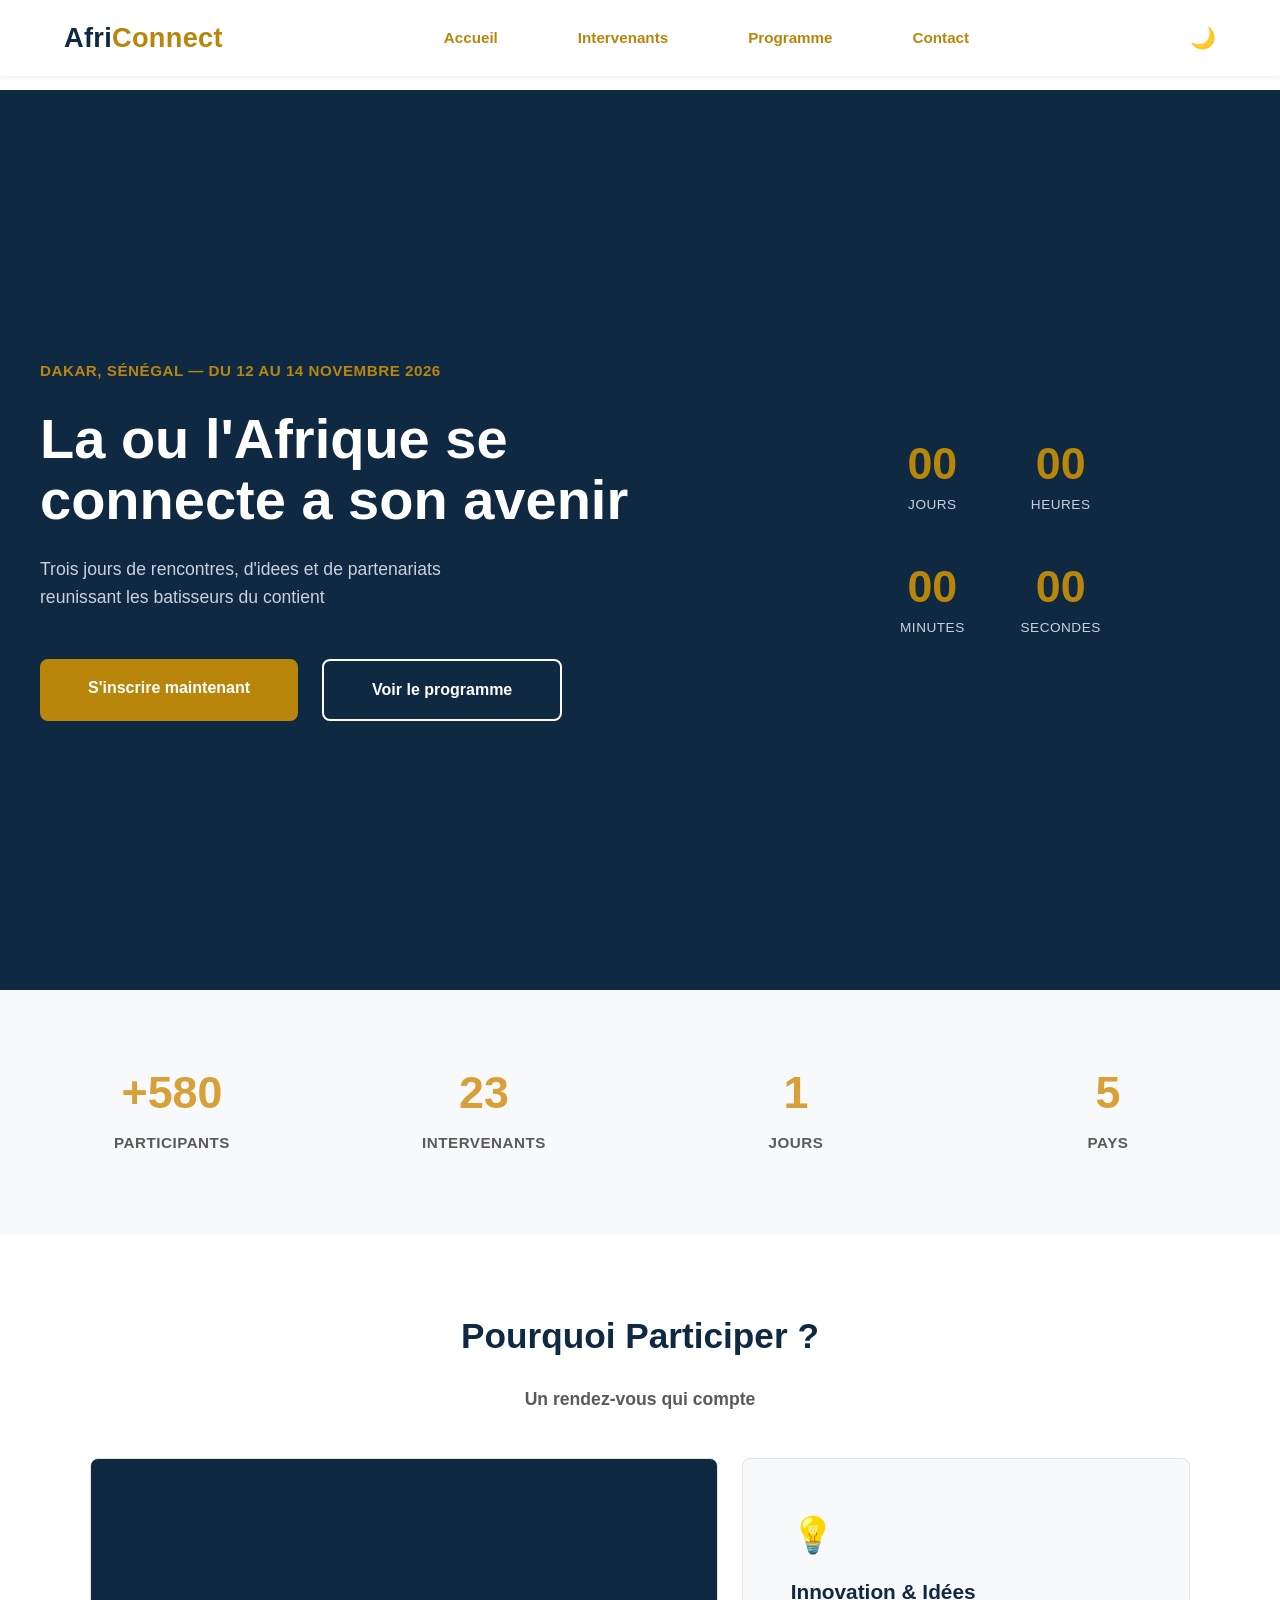
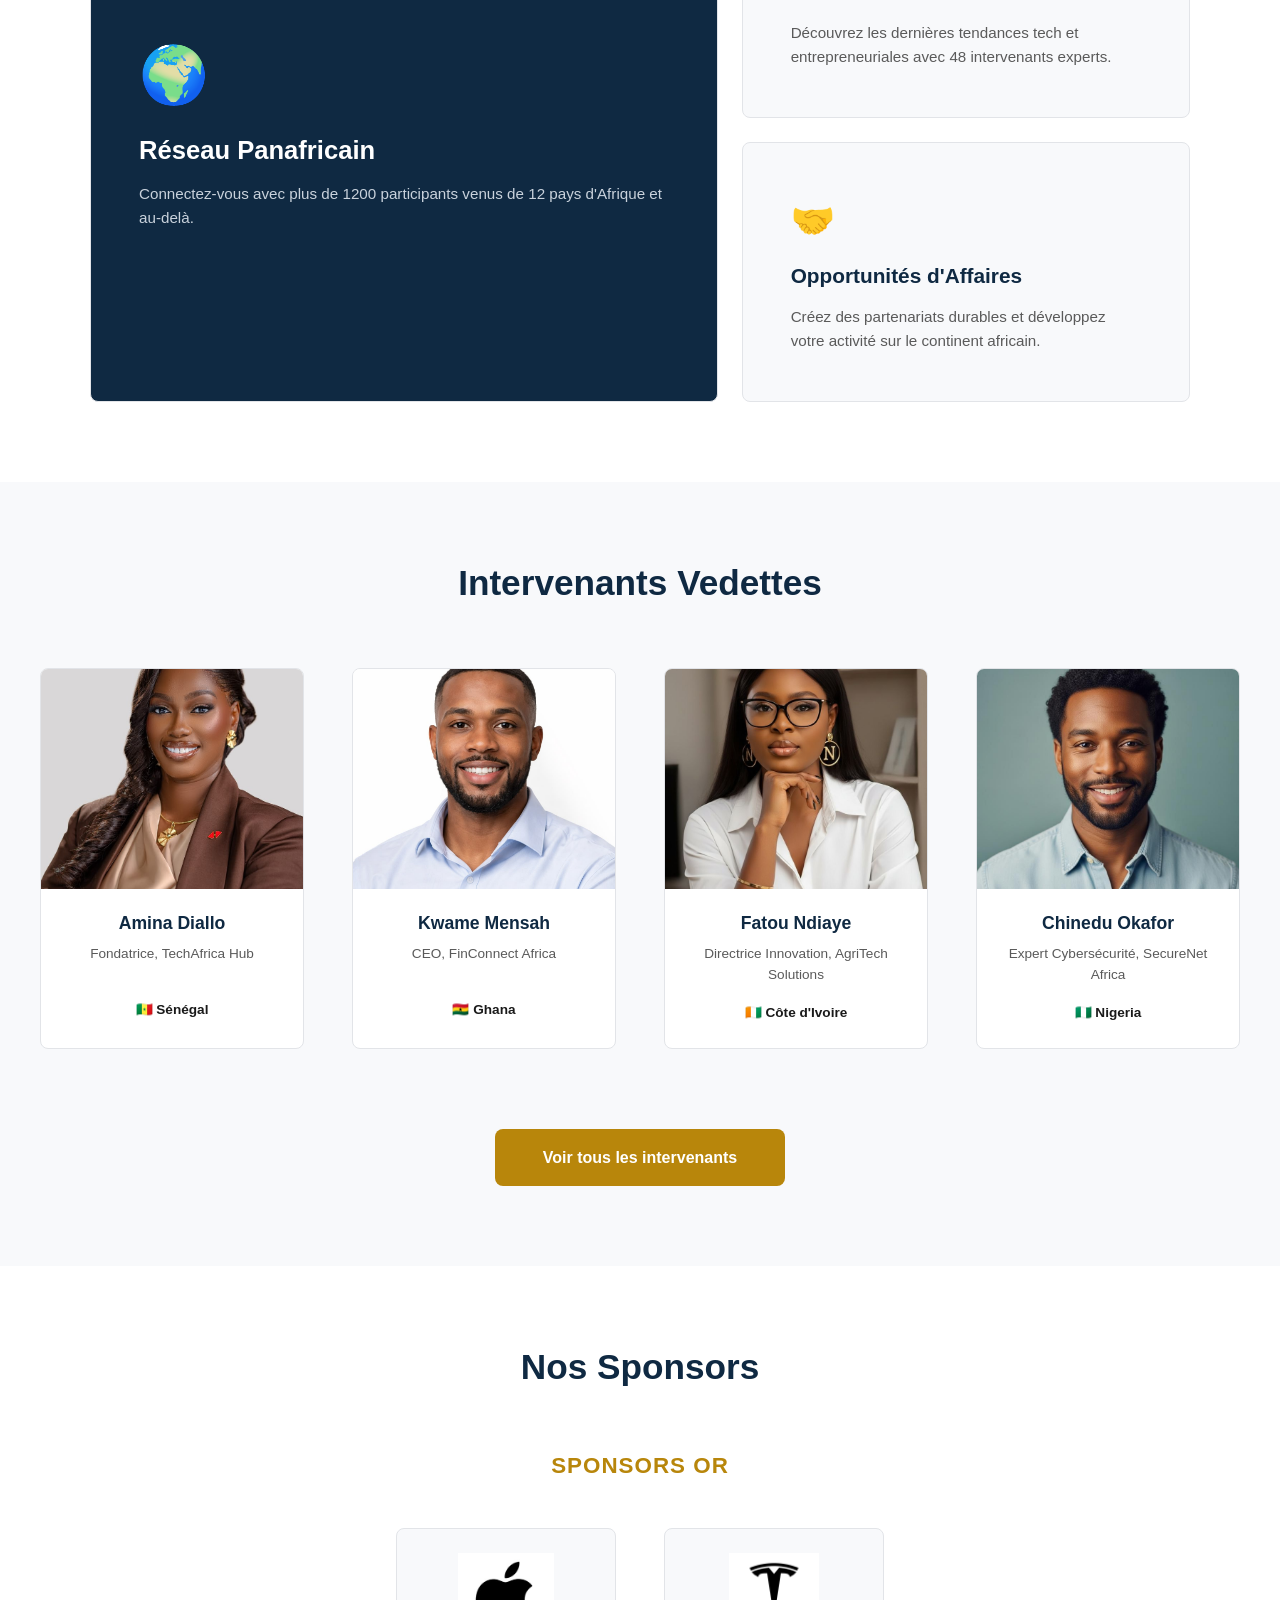
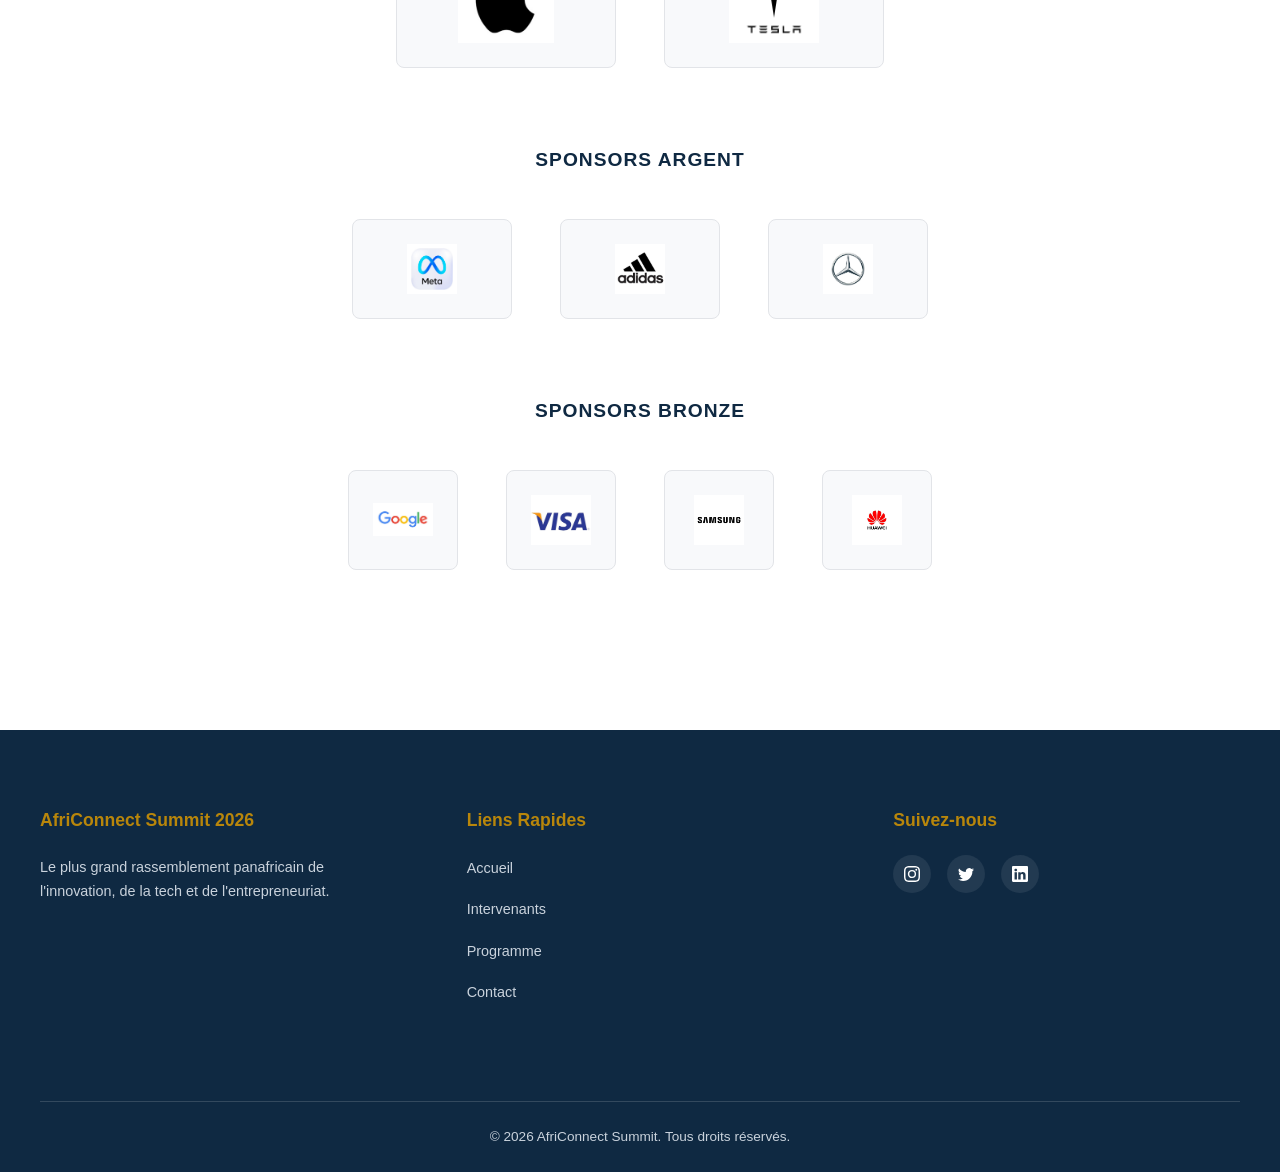
==== commit 45b6659b: "deploiement" ====
--- a/index.html
+++ b/index.html
@@ -43,7 +43,7 @@
 
     <div class="hero-texte">
       <p class="hero-date">Dakar, Sénégal — du 12 au 14 Novembre 2026</p>
-      <h1 class="hero-title">La ou l'Afrique se connect a son avenir</h1>
+      <h1 class="hero-title">La ou l'Afrique se connecte a son avenir</h1>
 
       <p class="hero-subtitle">
         Trois jours de rencontres, d'idees et de partenariats reunissant les batisseurs du contient
--- a/css/style.css
+++ b/css/style.css
@@ -1739,7 +1739,7 @@
 .stat-number {
   font-size: 2.8rem;
   font-weight: 800;
-  color: var(--couleur-primaire);
+  color: rgb(215, 160, 57);
   font-family: var(--police-titres);
   line-height: 1;
 }
@@ -1781,4 +1781,198 @@
   .stat-number {
     font-size: 2.2rem;
   }
+}
+
+/* ===== SECTION INSCRIPTION EN CARTES ===== */
+.section-inscription {
+  padding: var(--espacement-xl) var(--espacement-md);
+  background-color: var(--couleur-fond-alt);
+}
+
+.conteneur-inscription {
+  max-width: 1200px;
+  margin: 0 auto;
+  display: flex;
+  gap: var(--espacement-xl);
+  align-items: flex-start;
+}
+
+.colonne-formulaire,
+.colonne-informations {
+  flex: 1;
+  background-color: var(--couleur-fond);
+  border-radius: 16px;
+  padding: var(--espacement-xl);
+  box-shadow: 0 8px 30px rgba(0, 0, 0, 0.08);
+  border: 1px solid var(--couleur-bordure);
+  transition: var(--transition-defaut);
+}
+
+.colonne-formulaire:hover,
+.colonne-informations:hover {
+  box-shadow: 0 12px 40px rgba(0, 0, 0, 0.12);
+}
+
+.colonne-formulaire h2,
+.colonne-informations h2 {
+  color: var(--couleur-primaire);
+  font-size: 1.8rem;
+  font-weight: 800;
+  margin-bottom: var(--espacement-lg);
+  position: relative;
+  padding-bottom: var(--espacement-md);
+}
+
+.colonne-formulaire h2::after,
+.colonne-informations h2::after {
+  content: '';
+  position: absolute;
+  bottom: 0;
+  left: 0;
+  width: 50px;
+  height: 3px;
+  background-color: var(--couleur-secondaire);
+  border-radius: 2px;
+}
+
+/* ===== CHAMPS DU FORMULAIRE ===== */
+.groupe-champ {
+  margin-bottom: var(--espacement-md);
+  display: flex;
+  flex-direction: column;
+}
+
+.groupe-champ label {
+  font-weight: 600;
+  font-size: 0.9rem;
+  color: var(--couleur-texte);
+  margin-bottom: var(--espacement-xs);
+}
+
+.requis {
+  color: var(--couleur-accent);
+}
+
+.groupe-champ input,
+.groupe-champ select,
+.groupe-champ textarea {
+  padding: var(--espacement-sm);
+  border: 1.5px solid var(--couleur-bordure);
+  border-radius: 10px;
+  font-size: 0.95rem;
+  color: var(--couleur-texte);
+  background-color: var(--couleur-fond-alt);
+  transition: var(--transition-defaut);
+}
+
+.groupe-champ input:focus,
+.groupe-champ select:focus,
+.groupe-champ textarea:focus {
+  outline: none;
+  border-color: var(--couleur-primaire);
+  background-color: var(--couleur-fond);
+  box-shadow: 0 0 0 3px rgba(15, 41, 66, 0.08);
+}
+
+.groupe-champ input.valide,
+.groupe-champ select.valide,
+.groupe-champ textarea.valide {
+  border-color: #2e7d32;
+}
+
+.groupe-champ input.invalide,
+.groupe-champ select.invalide,
+.groupe-champ textarea.invalide {
+  border-color: #c62828;
+}
+
+.message-erreur {
+  color: #c62828;
+  font-size: 0.8rem;
+  margin-top: var(--espacement-xs);
+  min-height: 16px;
+}
+
+.message-succes {
+  display: none;
+  background-color: #e8f5e9;
+  color: #2e7d32;
+  padding: var(--espacement-sm);
+  border-radius: 10px;
+  margin-top: var(--espacement-md);
+  font-size: 0.9rem;
+  text-align: center;
+}
+
+.message-succes.visible {
+  display: block;
+}
+
+#formulaire-inscription button[type="submit"] {
+  width: 100%;
+  margin-top: var(--espacement-sm);
+  padding: var(--espacement-sm) var(--espacement-lg);
+  border-radius: 10px;
+}
+
+/* ===== BLOCS D'INFORMATIONS ===== */
+.bloc-info {
+  margin-bottom: var(--espacement-lg);
+  padding-bottom: var(--espacement-lg);
+  border-bottom: 1px solid var(--couleur-bordure);
+}
+
+.bloc-info:last-child {
+  border-bottom: none;
+  margin-bottom: 0;
+  padding-bottom: 0;
+}
+
+.bloc-info h3 {
+  color: var(--couleur-primaire);
+  font-size: 1.05rem;
+  margin-bottom: var(--espacement-xs);
+}
+
+.bloc-info p {
+  color: var(--couleur-texte-clair);
+  font-size: 0.95rem;
+  line-height: 1.6;
+}
+
+.colonne-informations .reseaux-sociaux {
+  display: flex;
+  gap: var(--espacement-sm);
+}
+
+.colonne-informations .icone-sociale {
+  width: 40px;
+  height: 40px;
+  display: flex;
+  align-items: center;
+  justify-content: center;
+  background-color: var(--couleur-fond-alt);
+  border: 1px solid var(--couleur-bordure);
+  border-radius: 50%;
+  color: var(--couleur-primaire);
+  transition: var(--transition-defaut);
+}
+
+.colonne-informations .icone-sociale:hover {
+  background-color: var(--couleur-secondaire);
+  color: #ffffff;
+  border-color: var(--couleur-secondaire);
+  transform: translateY(-3px);
+}
+
+/* ===== RESPONSIVE ===== */
+@media (max-width: 900px) {
+  .conteneur-inscription {
+    flex-direction: column;
+  }
+
+  .colonne-formulaire,
+  .colonne-informations {
+    padding: var(--espacement-lg);
+  }
 }
